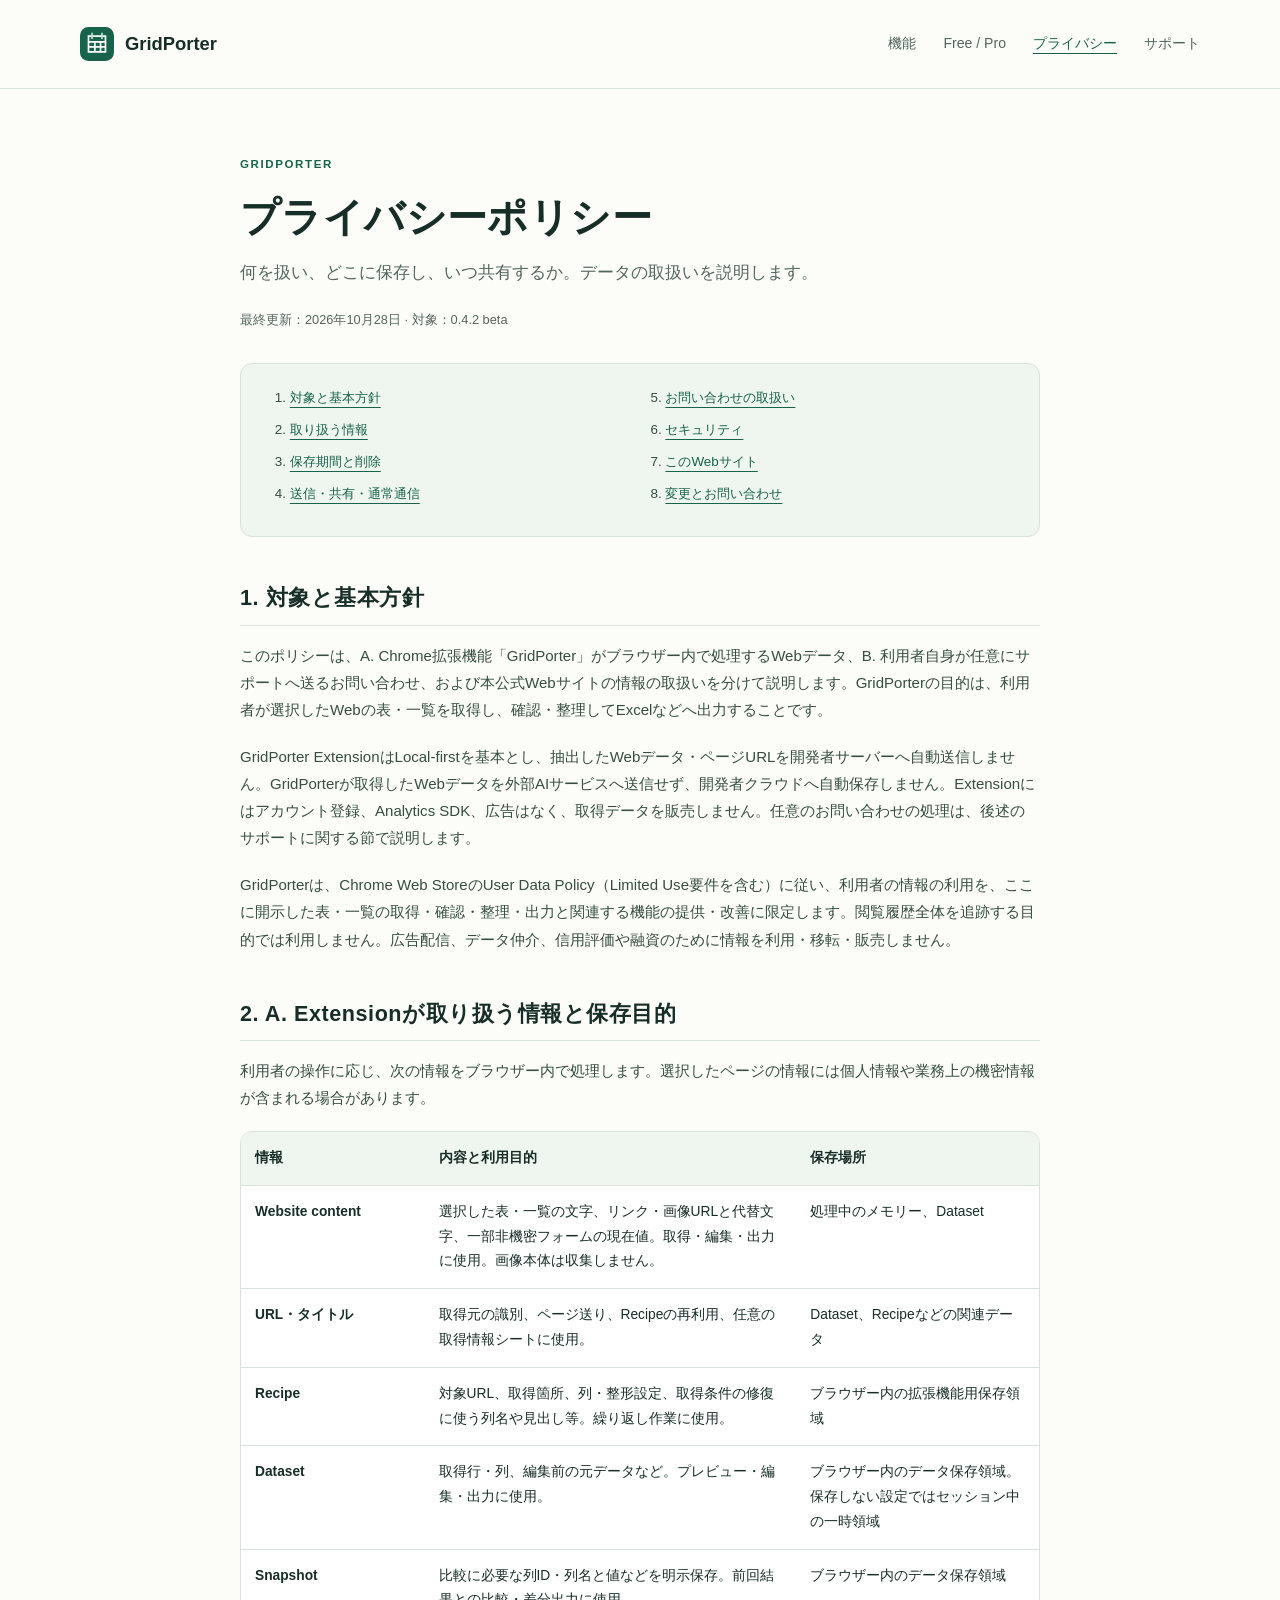
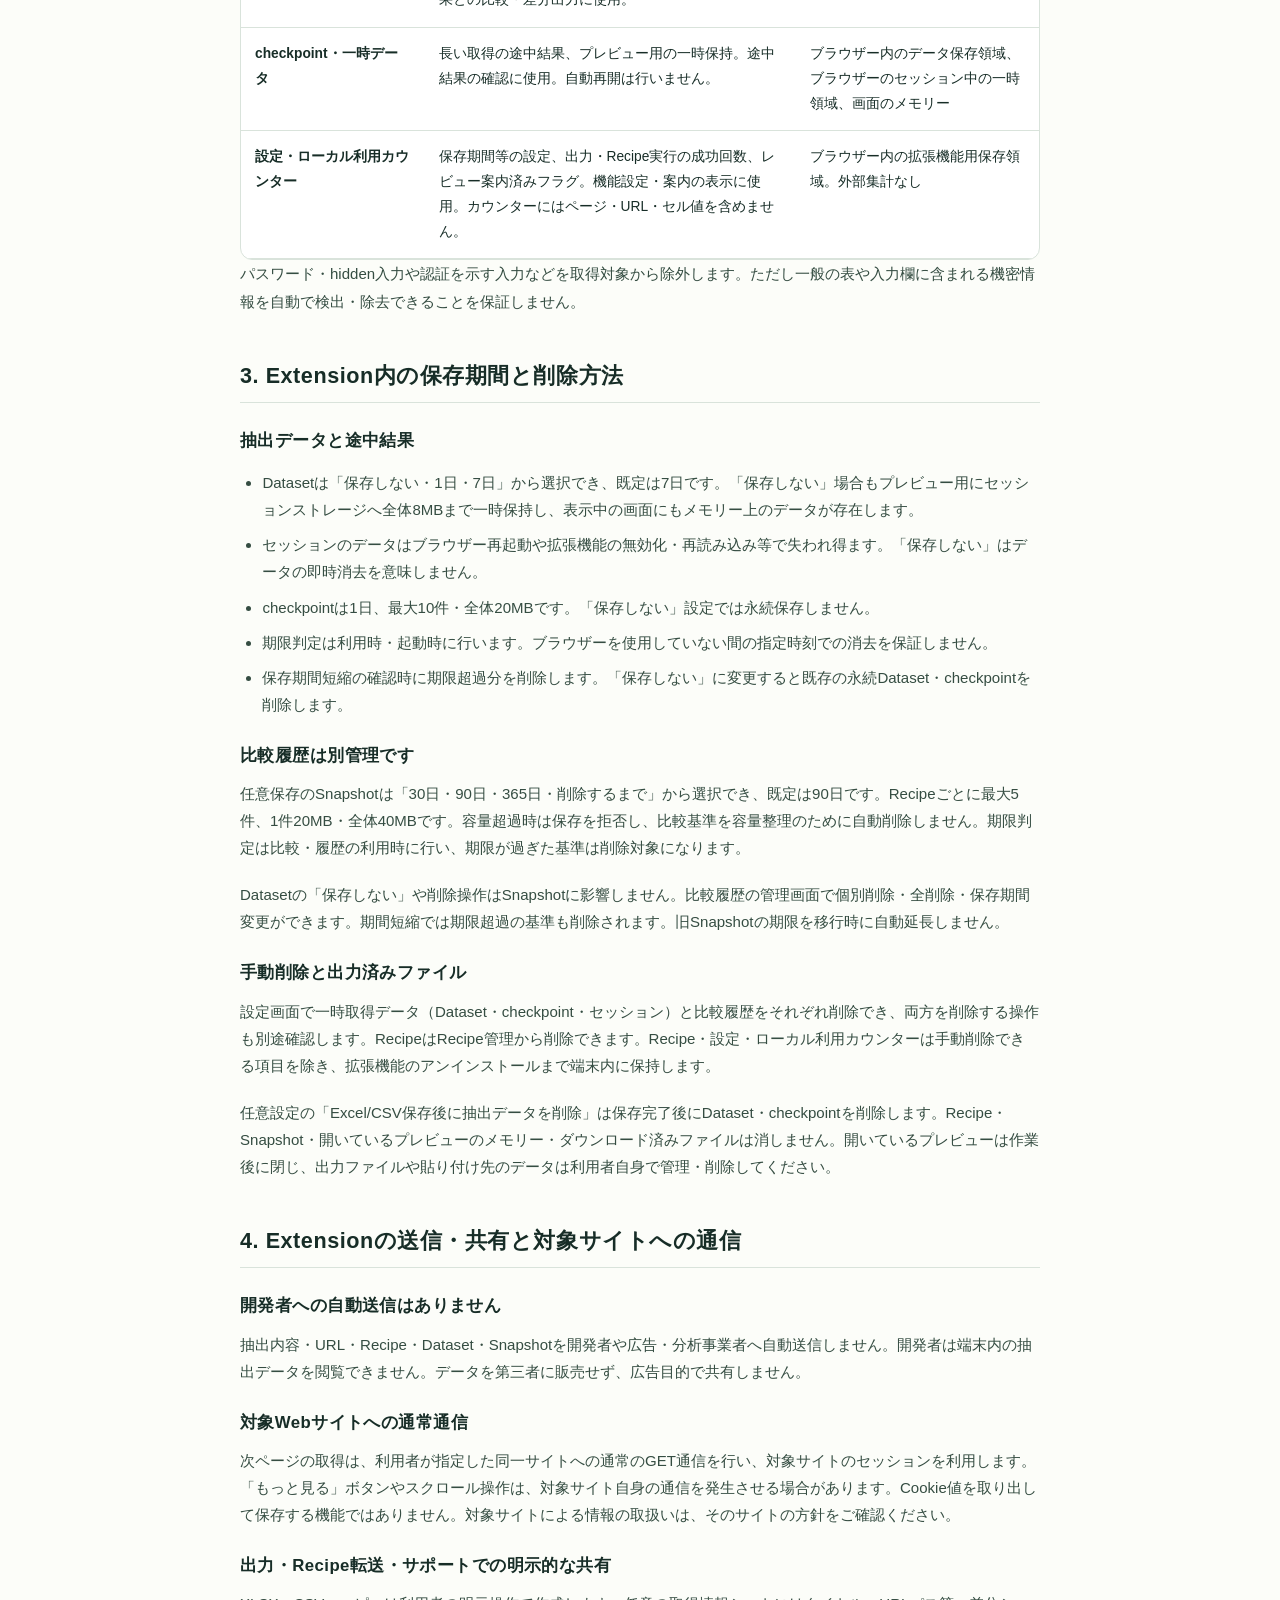
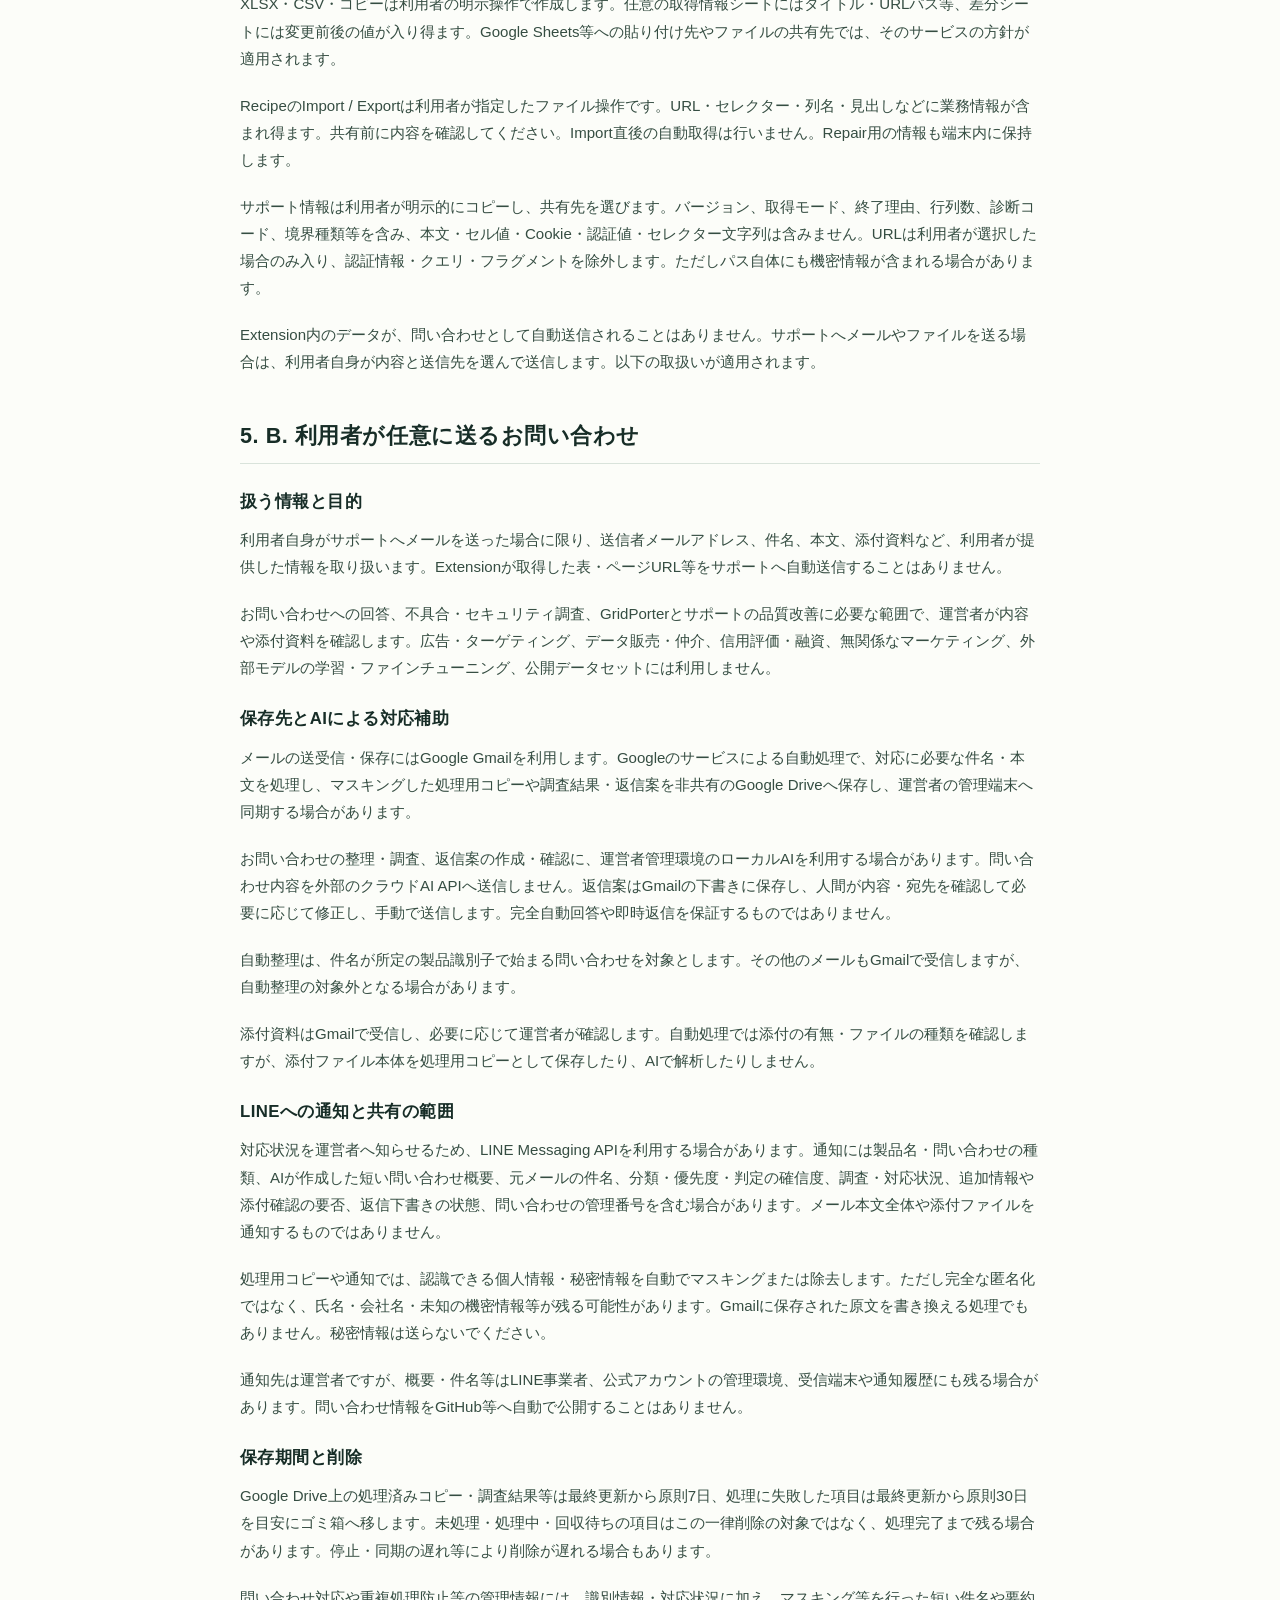
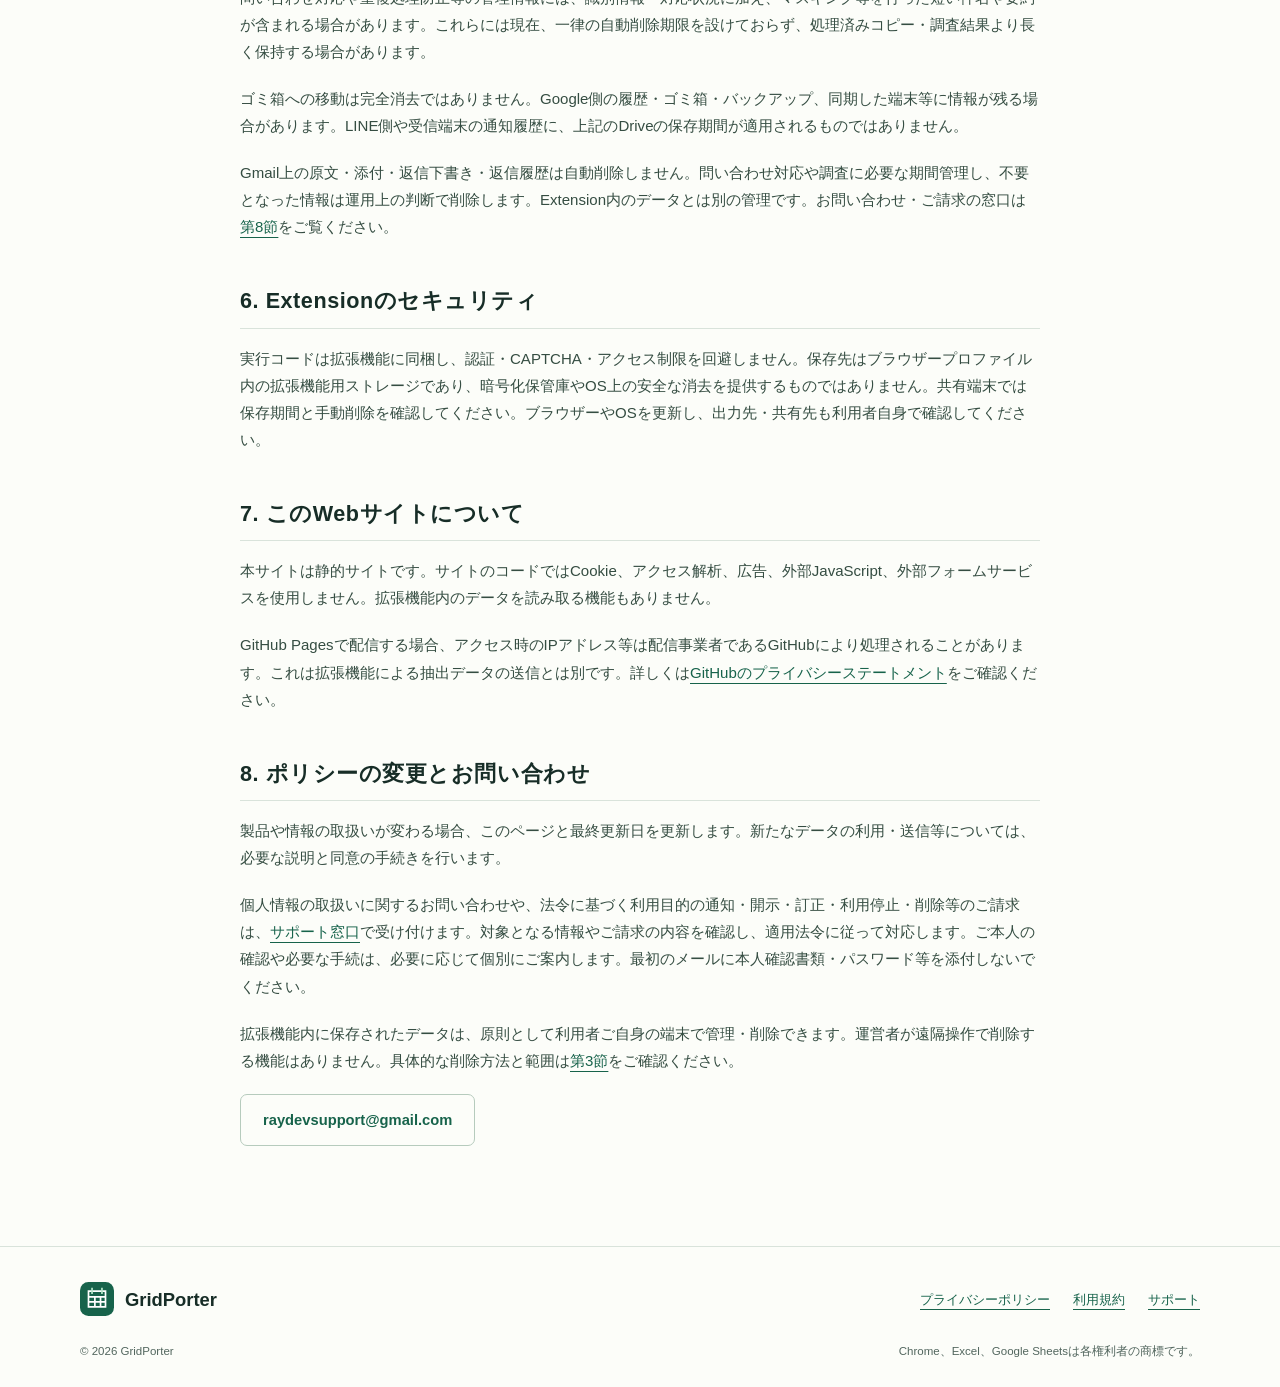
==== privacy/index.html @ fefa54d1 "Clarify privacy requests and beta terms without extra guarantees" ====
<!doctype html>
<html lang="ja">
<head>
  <meta charset="utf-8">
  <meta name="viewport" content="width=device-width, initial-scale=1">
  <title>プライバシーポリシー | GridPorter</title>
  <meta name="description" content="GridPorterが処理するWebデータ・URL・Recipe・比較履歴の保存場所、保存期間、削除、通信と共有、任意のお問い合わせの取扱いについて説明します。">
  <meta name="theme-color" content="#17634b">
  <meta name="referrer" content="strict-origin-when-cross-origin">
  <meta http-equiv="Content-Security-Policy" content="default-src 'self'; script-src 'self'; style-src 'self'; img-src 'self'; connect-src 'none'; object-src 'none'; base-uri 'none'; form-action 'none'">
  <meta property="og:type" content="website">
  <meta property="og:locale" content="ja_JP">
  <meta property="og:site_name" content="GridPorter">
  <meta property="og:title" content="プライバシーポリシー | GridPorter">
  <meta property="og:description" content="GridPorterが処理するWebデータ・URL・Recipe・比較履歴の保存場所、保存期間、削除、通信と共有、任意のお問い合わせの取扱いについて説明します。">
  <!-- site-metadata:start -->
  <link rel="canonical" href="https://ray-dev-lab.github.io/gridporter-site/privacy/">
  <meta property="og:url" content="https://ray-dev-lab.github.io/gridporter-site/privacy/">
  <!-- site-metadata:end -->
  <link rel="icon" type="image/svg+xml" href="../assets/favicon.svg">
  <link rel="stylesheet" href="../assets/style.css">
  <script src="../assets/site-config.js" defer></script>
  <script src="../assets/site.js" defer></script>
</head>
<body>
<a class="skip" href="#main">本文へスキップ</a>
<header class="site-header"><div class="wrap header-inner"><a class="brand" href="../"><img src="../assets/favicon.svg" width="34" height="34" alt="">GridPorter</a>
<nav class="site-nav" aria-label="メインナビゲーション"><a href="../index.html#features">機能</a><a href="../index.html#plans">Free / Pro</a><a href="../privacy/" aria-current="page">プライバシー</a><a href="../support/">サポート</a></nav>
</div></header>
<main id="main" class="wrap"><article class="document"><span class="kicker">GRIDPORTER</span><h1>プライバシーポリシー</h1><p class="intro">何を扱い、どこに保存し、いつ共有するか。データの取扱いを説明します。</p><p class="updated">最終更新：2026年10月28日 · 対象：0.4.2 beta</p><nav class="toc" aria-label="目次"><ol><li><a href="#scope">対象と基本方針</a></li><li><a href="#data">取り扱う情報</a></li><li><a href="#retention">保存期間と削除</a></li><li><a href="#sharing">送信・共有・通常通信</a></li><li><a href="#support-data">お問い合わせの取扱い</a></li><li><a href="#security">セキュリティ</a></li><li><a href="#website">このWebサイト</a></li><li><a href="#changes">変更とお問い合わせ</a></li></ol></nav>
<h2 id="scope">1. 対象と基本方針</h2><p>このポリシーは、A. Chrome拡張機能「GridPorter」がブラウザー内で処理するWebデータ、B. 利用者自身が任意にサポートへ送るお問い合わせ、および本公式Webサイトの情報の取扱いを分けて説明します。GridPorterの目的は、利用者が選択したWebの表・一覧を取得し、確認・整理してExcelなどへ出力することです。</p><p>GridPorter ExtensionはLocal-firstを基本とし、抽出したWebデータ・ページURLを開発者サーバーへ自動送信しません。GridPorterが取得したWebデータを外部AIサービスへ送信せず、開発者クラウドへ自動保存しません。Extensionにはアカウント登録、Analytics SDK、広告はなく、取得データを販売しません。任意のお問い合わせの処理は、後述のサポートに関する節で説明します。</p><p>GridPorterは、Chrome Web StoreのUser Data Policy（Limited Use要件を含む）に従い、利用者の情報の利用を、ここに開示した表・一覧の取得・確認・整理・出力と関連する機能の提供・改善に限定します。閲覧履歴全体を追跡する目的では利用しません。広告配信、データ仲介、信用評価や融資のために情報を利用・移転・販売しません。</p>
<h2 id="data">2. A. Extensionが取り扱う情報と保存目的</h2><p>利用者の操作に応じ、次の情報をブラウザー内で処理します。選択したページの情報には個人情報や業務上の機密情報が含まれる場合があります。</p><div class="table-scroll" role="region" aria-label="取り扱う情報の一覧。横にスクロールできます" tabindex="0"><table class="data-table"><thead><tr><th scope="col">情報</th><th scope="col">内容と利用目的</th><th scope="col">保存場所</th></tr></thead><tbody>
<tr><td>Website content</td><td>選択した表・一覧の文字、リンク・画像URLと代替文字、一部非機密フォームの現在値。取得・編集・出力に使用。画像本体は収集しません。</td><td>処理中のメモリー、Dataset</td></tr>
<tr><td>URL・タイトル</td><td>取得元の識別、ページ送り、Recipeの再利用、任意の取得情報シートに使用。</td><td>Dataset、Recipeなどの関連データ</td></tr>
<tr><td>Recipe</td><td>対象URL、取得箇所、列・整形設定、取得条件の修復に使う列名や見出し等。繰り返し作業に使用。</td><td>ブラウザー内の拡張機能用保存領域</td></tr>
<tr><td>Dataset</td><td>取得行・列、編集前の元データなど。プレビュー・編集・出力に使用。</td><td>ブラウザー内のデータ保存領域。保存しない設定ではセッション中の一時領域</td></tr>
<tr><td>Snapshot</td><td>比較に必要な列ID・列名と値などを明示保存。前回結果との比較・差分出力に使用。</td><td>ブラウザー内のデータ保存領域</td></tr>
<tr><td>checkpoint・一時データ</td><td>長い取得の途中結果、プレビュー用の一時保持。途中結果の確認に使用。自動再開は行いません。</td><td>ブラウザー内のデータ保存領域、ブラウザーのセッション中の一時領域、画面のメモリー</td></tr>
<tr><td>設定・ローカル利用カウンター</td><td>保存期間等の設定、出力・Recipe実行の成功回数、レビュー案内済みフラグ。機能設定・案内の表示に使用。カウンターにはページ・URL・セル値を含めません。</td><td>ブラウザー内の拡張機能用保存領域。外部集計なし</td></tr>
</tbody></table></div><p>パスワード・hidden入力や認証を示す入力などを取得対象から除外します。ただし一般の表や入力欄に含まれる機密情報を自動で検出・除去できることを保証しません。</p>
<h2 id="retention">3. Extension内の保存期間と削除方法</h2><h3>抽出データと途中結果</h3><ul><li>Datasetは「保存しない・1日・7日」から選択でき、既定は7日です。「保存しない」場合もプレビュー用にセッションストレージへ全体8MBまで一時保持し、表示中の画面にもメモリー上のデータが存在します。</li><li>セッションのデータはブラウザー再起動や拡張機能の無効化・再読み込み等で失われ得ます。「保存しない」はデータの即時消去を意味しません。</li><li>checkpointは1日、最大10件・全体20MBです。「保存しない」設定では永続保存しません。</li><li>期限判定は利用時・起動時に行います。ブラウザーを使用していない間の指定時刻での消去を保証しません。</li><li>保存期間短縮の確認時に期限超過分を削除します。「保存しない」に変更すると既存の永続Dataset・checkpointを削除します。</li></ul>
<h3>比較履歴は別管理です</h3><p>任意保存のSnapshotは「30日・90日・365日・削除するまで」から選択でき、既定は90日です。Recipeごとに最大5件、1件20MB・全体40MBです。容量超過時は保存を拒否し、比較基準を容量整理のために自動削除しません。期限判定は比較・履歴の利用時に行い、期限が過ぎた基準は削除対象になります。</p><p>Datasetの「保存しない」や削除操作はSnapshotに影響しません。比較履歴の管理画面で個別削除・全削除・保存期間変更ができます。期間短縮では期限超過の基準も削除されます。旧Snapshotの期限を移行時に自動延長しません。</p>
<h3>手動削除と出力済みファイル</h3><p>設定画面で一時取得データ（Dataset・checkpoint・セッション）と比較履歴をそれぞれ削除でき、両方を削除する操作も別途確認します。RecipeはRecipe管理から削除できます。Recipe・設定・ローカル利用カウンターは手動削除できる項目を除き、拡張機能のアンインストールまで端末内に保持します。</p><p>任意設定の「Excel/CSV保存後に抽出データを削除」は保存完了後にDataset・checkpointを削除します。Recipe・Snapshot・開いているプレビューのメモリー・ダウンロード済みファイルは消しません。開いているプレビューは作業後に閉じ、出力ファイルや貼り付け先のデータは利用者自身で管理・削除してください。</p>
<h2 id="sharing">4. Extensionの送信・共有と対象サイトへの通信</h2><h3>開発者への自動送信はありません</h3><p>抽出内容・URL・Recipe・Dataset・Snapshotを開発者や広告・分析事業者へ自動送信しません。開発者は端末内の抽出データを閲覧できません。データを第三者に販売せず、広告目的で共有しません。</p>
<h3>対象Webサイトへの通常通信</h3><p>次ページの取得は、利用者が指定した同一サイトへの通常のGET通信を行い、対象サイトのセッションを利用します。「もっと見る」ボタンやスクロール操作は、対象サイト自身の通信を発生させる場合があります。Cookie値を取り出して保存する機能ではありません。対象サイトによる情報の取扱いは、そのサイトの方針をご確認ください。</p>
<h3>出力・Recipe転送・サポートでの明示的な共有</h3><p>XLSX・CSV・コピーは利用者の明示操作で作成します。任意の取得情報シートにはタイトル・URLパス等、差分シートには変更前後の値が入り得ます。Google Sheets等への貼り付け先やファイルの共有先では、そのサービスの方針が適用されます。</p><p>RecipeのImport / Exportは利用者が指定したファイル操作です。URL・セレクター・列名・見出しなどに業務情報が含まれ得ます。共有前に内容を確認してください。Import直後の自動取得は行いません。Repair用の情報も端末内に保持します。</p><p>サポート情報は利用者が明示的にコピーし、共有先を選びます。バージョン、取得モード、終了理由、行列数、診断コード、境界種類等を含み、本文・セル値・Cookie・認証値・セレクター文字列は含みません。URLは利用者が選択した場合のみ入り、認証情報・クエリ・フラグメントを除外します。ただしパス自体にも機密情報が含まれる場合があります。</p><p>Extension内のデータが、問い合わせとして自動送信されることはありません。サポートへメールやファイルを送る場合は、利用者自身が内容と送信先を選んで送信します。以下の取扱いが適用されます。</p>
<h2 id="support-data">5. B. 利用者が任意に送るお問い合わせ</h2>
<h3>扱う情報と目的</h3><p>利用者自身がサポートへメールを送った場合に限り、送信者メールアドレス、件名、本文、添付資料など、利用者が提供した情報を取り扱います。Extensionが取得した表・ページURL等をサポートへ自動送信することはありません。</p><p>お問い合わせへの回答、不具合・セキュリティ調査、GridPorterとサポートの品質改善に必要な範囲で、運営者が内容や添付資料を確認します。広告・ターゲティング、データ販売・仲介、信用評価・融資、無関係なマーケティング、外部モデルの学習・ファインチューニング、公開データセットには利用しません。</p>
<h3>保存先とAIによる対応補助</h3><p>メールの送受信・保存にはGoogle Gmailを利用します。Googleのサービスによる自動処理で、対応に必要な件名・本文を処理し、マスキングした処理用コピーや調査結果・返信案を非共有のGoogle Driveへ保存し、運営者の管理端末へ同期する場合があります。</p><p>お問い合わせの整理・調査、返信案の作成・確認に、運営者管理環境のローカルAIを利用する場合があります。問い合わせ内容を外部のクラウドAI APIへ送信しません。返信案はGmailの下書きに保存し、人間が内容・宛先を確認して必要に応じて修正し、手動で送信します。完全自動回答や即時返信を保証するものではありません。</p><p>自動整理は、件名が所定の製品識別子で始まる問い合わせを対象とします。その他のメールもGmailで受信しますが、自動整理の対象外となる場合があります。</p><p>添付資料はGmailで受信し、必要に応じて運営者が確認します。自動処理では添付の有無・ファイルの種類を確認しますが、添付ファイル本体を処理用コピーとして保存したり、AIで解析したりしません。</p>
<h3>LINEへの通知と共有の範囲</h3><p>対応状況を運営者へ知らせるため、LINE Messaging APIを利用する場合があります。通知には製品名・問い合わせの種類、AIが作成した短い問い合わせ概要、元メールの件名、分類・優先度・判定の確信度、調査・対応状況、追加情報や添付確認の要否、返信下書きの状態、問い合わせの管理番号を含む場合があります。メール本文全体や添付ファイルを通知するものではありません。</p><p>処理用コピーや通知では、認識できる個人情報・秘密情報を自動でマスキングまたは除去します。ただし完全な匿名化ではなく、氏名・会社名・未知の機密情報等が残る可能性があります。Gmailに保存された原文を書き換える処理でもありません。秘密情報は送らないでください。</p><p>通知先は運営者ですが、概要・件名等はLINE事業者、公式アカウントの管理環境、受信端末や通知履歴にも残る場合があります。問い合わせ情報をGitHub等へ自動で公開することはありません。</p>
<h3>保存期間と削除</h3><p>Google Drive上の処理済みコピー・調査結果等は最終更新から原則7日、処理に失敗した項目は最終更新から原則30日を目安にゴミ箱へ移します。未処理・処理中・回収待ちの項目はこの一律削除の対象ではなく、処理完了まで残る場合があります。停止・同期の遅れ等により削除が遅れる場合もあります。</p><p>問い合わせ対応や重複処理防止等の管理情報には、識別情報・対応状況に加え、マスキング等を行った短い件名や要約が含まれる場合があります。これらには現在、一律の自動削除期限を設けておらず、処理済みコピー・調査結果より長く保持する場合があります。</p><p>ゴミ箱への移動は完全消去ではありません。Google側の履歴・ゴミ箱・バックアップ、同期した端末等に情報が残る場合があります。LINE側や受信端末の通知履歴に、上記のDriveの保存期間が適用されるものではありません。</p><p>Gmail上の原文・添付・返信下書き・返信履歴は自動削除しません。問い合わせ対応や調査に必要な期間管理し、不要となった情報は運用上の判断で削除します。Extension内のデータとは別の管理です。お問い合わせ・ご請求の窓口は<a href="#changes">第8節</a>をご覧ください。</p>
<h2 id="security">6. Extensionのセキュリティ</h2><p>実行コードは拡張機能に同梱し、認証・CAPTCHA・アクセス制限を回避しません。保存先はブラウザープロファイル内の拡張機能用ストレージであり、暗号化保管庫やOS上の安全な消去を提供するものではありません。共有端末では保存期間と手動削除を確認してください。ブラウザーやOSを更新し、出力先・共有先も利用者自身で確認してください。</p>
<h2 id="website">7. このWebサイトについて</h2><p>本サイトは静的サイトです。サイトのコードではCookie、アクセス解析、広告、外部JavaScript、外部フォームサービスを使用しません。拡張機能内のデータを読み取る機能もありません。</p><p>GitHub Pagesで配信する場合、アクセス時のIPアドレス等は配信事業者であるGitHubにより処理されることがあります。これは拡張機能による抽出データの送信とは別です。詳しくは<a href="https://docs.github.com/en/site-policy/privacy-policies/github-general-privacy-statement">GitHubのプライバシーステートメント</a>をご確認ください。</p>
<h2 id="changes">8. ポリシーの変更とお問い合わせ</h2><p>製品や情報の取扱いが変わる場合、このページと最終更新日を更新します。新たなデータの利用・送信等については、必要な説明と同意の手続きを行います。</p><p>個人情報の取扱いに関するお問い合わせや、法令に基づく利用目的の通知・開示・訂正・利用停止・削除等のご請求は、<a href="../support/#contact-options">サポート窓口</a>で受け付けます。対象となる情報やご請求の内容を確認し、適用法令に従って対応します。ご本人の確認や必要な手続は、必要に応じて個別にご案内します。最初のメールに本人確認書類・パスワード等を添付しないでください。</p><p>拡張機能内に保存されたデータは、原則として利用者ご自身の端末で管理・削除できます。運営者が遠隔操作で削除する機能はありません。具体的な削除方法と範囲は<a href="#retention">第3節</a>をご確認ください。</p><p><a class="button secondary" data-config-link="supportEmail" hidden></a> <a class="button secondary" data-config-link="supportUrl" hidden>お問い合わせ</a></p></article></main>
<footer class="site-footer"><div class="wrap"><div class="footer-main"><a class="brand" href="../"><img src="../assets/favicon.svg" width="34" height="34" alt="">GridPorter</a>
<nav class="footer-links" aria-label="フッターナビゲーション"><a href="../privacy/">プライバシーポリシー</a><a href="../terms/">利用規約</a><a href="../support/">サポート</a></nav></div>
<div class="footer-meta"><p>© 2026 GridPorter</p><p>Chrome、Excel、Google Sheetsは各権利者の商標です。</p></div></div></footer>
</body></html>
---- assets/style.css ----
:root{color-scheme:light;--ink:#172d27;--muted:#52665e;--green:#17634b;--green-dark:#104b39;--pale:#eff5ef;--line:#d9e3db;--paper:#fcfdf9;--white:#fff;--radius:16px;font-family:"Yu Gothic UI","Hiragino Kaku Gothic ProN",Meiryo,sans-serif;font-size:16px;line-height:1.8}
*{box-sizing:border-box}body{margin:0;background:var(--paper);color:var(--ink)}a{color:var(--green);text-underline-offset:5px}a:hover{color:var(--green-dark)}button,a,summary{-webkit-tap-highlight-color:transparent}:focus-visible{outline:3px solid #936200;outline-offset:5px}[hidden]{display:none!important}h1,h2,h3,p{margin-top:0}h1,h2,h3{line-height:1.5;letter-spacing:.025em}h1{font-size:clamp(2rem,4vw,3.6rem);font-weight:750;line-height:1.45;letter-spacing:.01em}h2{font-size:clamp(1.55rem,2.4vw,2.2rem);margin-bottom:20px}h3{font-size:1.15rem;margin-bottom:12px}p{margin-bottom:20px}ul{padding-left:1.4em}img{max-width:100%;height:auto}figure{margin:0}figcaption{font-size:.85rem;color:var(--muted);margin-top:12px}.wrap{width:min(1120px,calc(100% - 64px));margin-inline:auto}.skip{position:absolute;top:-100px;left:16px;z-index:10;padding:12px;background:#fff}.skip:focus{top:10px}.site-header{background:var(--paper);border-bottom:1px solid var(--line)}.header-inner{min-height:88px;display:flex;align-items:center;justify-content:space-between;gap:24px}.brand{display:inline-flex;gap:11px;align-items:center;text-decoration:none;color:var(--ink);font-weight:750;font-size:1.15rem;white-space:nowrap}.brand img{width:34px;height:34px}.site-nav{display:flex;align-items:center;gap:27px;flex-wrap:wrap}.site-nav a{font-size:.88rem;text-decoration:none;color:var(--muted);padding:10px 0}.site-nav a:hover,.site-nav a[aria-current]{color:var(--green);text-decoration:underline}.hero{padding:83px 0 70px}.hero-grid{display:grid;grid-template-columns:1.12fr 1fr;gap:55px;align-items:center}.eyebrow{font-size:.76rem;font-weight:700;letter-spacing:.12em;color:var(--green);margin-bottom:22px;display:flex;align-items:center;gap:12px}.badge{background:#e7efdf;border:1px solid #cdddbb;color:#355424;border-radius:4px;padding:2px 9px;letter-spacing:.04em}.hero h1 em{font-style:normal;color:var(--green)}.lead{font-size:1.03rem;color:var(--muted);max-width:42em}.actions{display:flex;gap:13px;align-items:center;flex-wrap:wrap;margin:28px 0 18px}.button{display:inline-flex;align-items:center;justify-content:center;gap:16px;background:var(--green);color:#fff;border:1px solid var(--green);border-radius:7px;padding:12px 22px;font-size:.92rem;font-weight:700;text-decoration:none}.button:hover{background:var(--green-dark);color:#fff}.button.secondary{background:transparent;color:var(--green);border-color:#b6cbbd}.small{font-size:.82rem;color:var(--muted)}.hero-note{display:flex;align-items:center;gap:9px;font-size:.8rem;color:var(--muted)}.dot{width:7px;height:7px;display:inline-block;background:#4b7a46;border-radius:50%;flex-shrink:0}.diagram{background:var(--pale);border:1px solid var(--line);padding:28px;border-radius:20px;position:relative}.diagram-label{color:var(--muted);font-size:.72rem;letter-spacing:.06em;display:flex;justify-content:space-between;margin-bottom:20px}.diagram-sheet{background:var(--white);border:1px solid #c7d8ca;border-radius:8px;overflow:hidden;box-shadow:0 8px 24px #1d45370a}.sheet-title{padding:10px 15px;background:#f8faf7;display:flex;justify-content:space-between;font-size:.77rem;font-weight:700;border-bottom:1px solid var(--line)}.diagram table{width:100%;font-size:.77rem;border-collapse:collapse}.diagram th,.diagram td{text-align:left;padding:9px 12px;border-bottom:1px solid #edf1eb}.diagram th{color:var(--muted);font-weight:500;background:#f7f9f6}.diagram .clean .sheet-title{background:var(--green);color:white}.diagram .clean th{background:#eaf2e7}.diagram .clean td:nth-child(2){text-align:right;font-variant-numeric:tabular-nums}.flow-arrow{display:flex;justify-content:center;align-items:center;gap:10px;color:var(--green);font-size:.74rem;font-weight:700;padding:13px 0}.flow-arrow span{font-size:1.35rem}.trust-strip{display:grid;grid-template-columns:repeat(3,1fr);gap:20px;padding-top:34px;margin-top:54px;border-top:1px solid var(--line);font-size:.82rem;color:var(--muted)}.trust-strip strong{color:var(--ink);margin-right:8px}.section{padding:76px 0}.section.tint{background:var(--pale);border-block:1px solid var(--line)}.section-top{max-width:700px;margin-bottom:34px}.kicker{display:block;color:var(--green);font-size:.72rem;letter-spacing:.14em;font-weight:750;margin-bottom:13px}.section-top p{color:var(--muted)}.grid-3{display:grid;grid-template-columns:repeat(3,1fr);gap:22px}.step{padding:27px 26px;background:white;border:1px solid var(--line);border-radius:var(--radius)}.step-number{display:block;font-size:1.6rem;font-weight:500;color:var(--green);margin-bottom:32px;font-variant-numeric:tabular-nums}.step p,.feature p{font-size:.9rem;color:var(--muted);margin:0}.split{display:grid;grid-template-columns:1fr 1fr;gap:60px;align-items:center}.before-after{display:grid;grid-template-columns:1fr 1fr;gap:16px}.mini-card{background:#fff;border:1px solid var(--line);padding:25px;border-radius:var(--radius)}.mini-card.after{border-top:3px solid var(--green)}.mini-card .tag{font-size:.7rem;letter-spacing:.12em;color:var(--muted)}.mini-card ul{font-size:.88rem;padding-left:1.2em;margin-bottom:0}.feature-grid{display:grid;grid-template-columns:repeat(3,1fr);gap:0 35px}.feature{padding:26px 0;border-top:1px solid var(--line)}.feature-index{color:var(--green);font-size:.75rem;display:block;margin-bottom:15px}.feature-wide{grid-column:span 2}.capabilities{display:grid;grid-template-columns:1fr 1fr;gap:24px}.capability{padding:27px;border:1px solid var(--line);border-radius:var(--radius);background:#fff}.capability p{font-size:.9rem;color:var(--muted);margin:0}.note{border-left:3px solid #8cab91;padding:13px 20px;background:#f3f6ef;color:var(--muted);font-size:.87rem;margin-top:26px}.table-scroll{overflow-x:auto;border:1px solid var(--line);border-radius:12px;background:#fff}.compare{width:100%;min-width:560px;border-collapse:collapse;font-size:.9rem}.compare th,.compare td{padding:16px 24px;text-align:left;border-bottom:1px solid var(--line)}.compare thead th{background:#f0f5ec;font-size:1rem}.compare thead th:last-child{color:var(--green)}.compare tbody th{font-weight:500}.compare tr:last-child>*{border-bottom:0}.status{font-size:.73rem;font-weight:500;display:block;color:var(--muted)}.privacy-panel{background:#163f32;color:#fff;border-radius:20px;padding:48px;display:grid;grid-template-columns:1.25fr 1fr;gap:48px}.privacy-panel .kicker{color:#c0d8a9}.privacy-panel h2{font-size:1.8rem}.privacy-panel p{font-size:.92rem;color:#d4e3d9}.privacy-panel a{color:#ecf4cf}.privacy-points{list-style:none;padding:0;margin:0}.privacy-points li{padding:14px 0;border-bottom:1px solid #426351;font-size:.91rem}.privacy-points li:before{content:'✓';margin-right:15px;color:#c9dea4}.faq{border-top:1px solid var(--line)}details{border-bottom:1px solid var(--line);padding:20px 0}summary{cursor:pointer;font-weight:650;list-style:none;display:flex;justify-content:space-between;gap:24px;padding:4px 0}summary::-webkit-details-marker{display:none}summary:after{content:'＋';color:var(--green);flex-shrink:0}details[open] summary:after{content:'−'}details p{color:var(--muted);font-size:.92rem;max-width:850px;margin:18px 0 4px}.support-banner{display:flex;align-items:center;justify-content:space-between;gap:36px;padding:35px 0;border-top:1px solid var(--line)}.support-banner p{color:var(--muted);margin:0;font-size:.9rem}.support-banner h2{font-size:1.4rem;margin-bottom:8px}.site-footer{border-top:1px solid var(--line);padding:35px 0 25px}.footer-main{display:flex;align-items:center;justify-content:space-between;gap:25px}.footer-links{display:flex;flex-wrap:wrap;gap:23px;font-size:.8rem}.footer-meta{display:flex;justify-content:space-between;gap:20px;font-size:.72rem;color:var(--muted);margin-top:25px}.footer-meta p{margin:0}.document{max-width:800px;margin:0 auto;padding:65px 0 80px}.document h1{font-size:2.5rem;margin-bottom:12px}.document h2{font-size:1.35rem;margin:45px 0 16px;padding-bottom:10px;border-bottom:1px solid var(--line)}.document h3{font-size:1.05rem;margin-top:25px}.document p,.document li{font-size:.94rem;color:#354d42}.document li{margin-bottom:8px}.document .intro{font-size:1.04rem;color:var(--muted)}.document .updated{font-size:.8rem;color:var(--muted);margin-bottom:32px}.toc{border:1px solid var(--line);border-radius:12px;background:var(--pale);padding:22px 28px;margin:30px 0}.toc ol{margin:0;padding-left:1.3em;columns:2;column-gap:30px}.toc li{font-size:.84rem;break-inside:avoid}.data-table{width:100%;border-collapse:collapse;min-width:640px;font-size:.86rem}.data-table th,.data-table td{padding:14px;text-align:left;vertical-align:top;border-bottom:1px solid var(--line)}.data-table th{background:var(--pale)}.data-table td:first-child{font-weight:700;width:23%}.gallery{display:grid;gap:30px;margin-top:35px}.gallery img{border:1px solid var(--line);border-radius:12px}.code-block{padding:22px;background:var(--pale);white-space:pre-wrap;font:inherit;font-size:.9rem;border-radius:12px;overflow-wrap:anywhere}
@media(max-width:900px){.hero-grid{grid-template-columns:1fr;gap:35px}.hero{padding-top:50px}.hero h1{font-size:2.8rem}.diagram{max-width:620px;width:100%}.split{grid-template-columns:1fr;gap:25px}.privacy-panel{grid-template-columns:1fr;gap:15px}.header-inner{gap:15px;align-items:flex-start;padding-block:22px}.site-nav{gap:18px;justify-content:flex-end}.feature-grid{grid-template-columns:1fr 1fr}.feature-wide{grid-column:auto}.grid-3{gap:15px}.step{padding:23px 20px}.footer-main{align-items:flex-start}}
@media(max-width:600px){.wrap{width:calc(100% - 36px)}.header-inner{flex-direction:column;padding-block:17px;gap:9px}.site-nav{gap:20px;justify-content:flex-start}.site-nav a{font-size:.78rem;padding:5px 0}.hero{padding:38px 0 42px}.hero h1{font-size:2.05rem}.hero-grid{gap:30px}.hero .lead{font-size:.93rem}.eyebrow{font-size:.65rem;gap:8px;margin-bottom:18px}.diagram{padding:18px}.diagram th,.diagram td{padding:8px;font-size:.7rem}.trust-strip{grid-template-columns:1fr;gap:9px;margin-top:32px;padding-top:22px}.section{padding:48px 0}.grid-3,.feature-grid,.capabilities,.before-after{grid-template-columns:1fr}.step-number{margin-bottom:15px}.step{padding:22px}.privacy-panel{padding:28px 24px}.privacy-panel h2{font-size:1.45rem}.support-banner,.footer-main,.footer-meta{flex-direction:column;align-items:flex-start;gap:20px}.footer-links{gap:17px}.document{padding:40px 0 55px}.document h1{font-size:2rem}.toc ol{columns:1}.compare th,.compare td{padding:13px 18px}.button{padding:11px 17px}.hero .actions{gap:12px}.footer-meta{font-size:.7rem}}
@media(prefers-reduced-motion:reduce){*,*:before,*:after{scroll-behavior:auto!important;animation:none!important;transition:none!important}}

.contact-options{list-style:none;padding:0;margin:24px 0}.contact-options li{padding:14px 0;border-top:1px solid var(--line)}.contact-options p{margin:6px 0 0;font-size:.85rem}.contact-options .button{max-width:100%;text-align:center}[data-support-email-fallback]{overflow-wrap:anywhere}
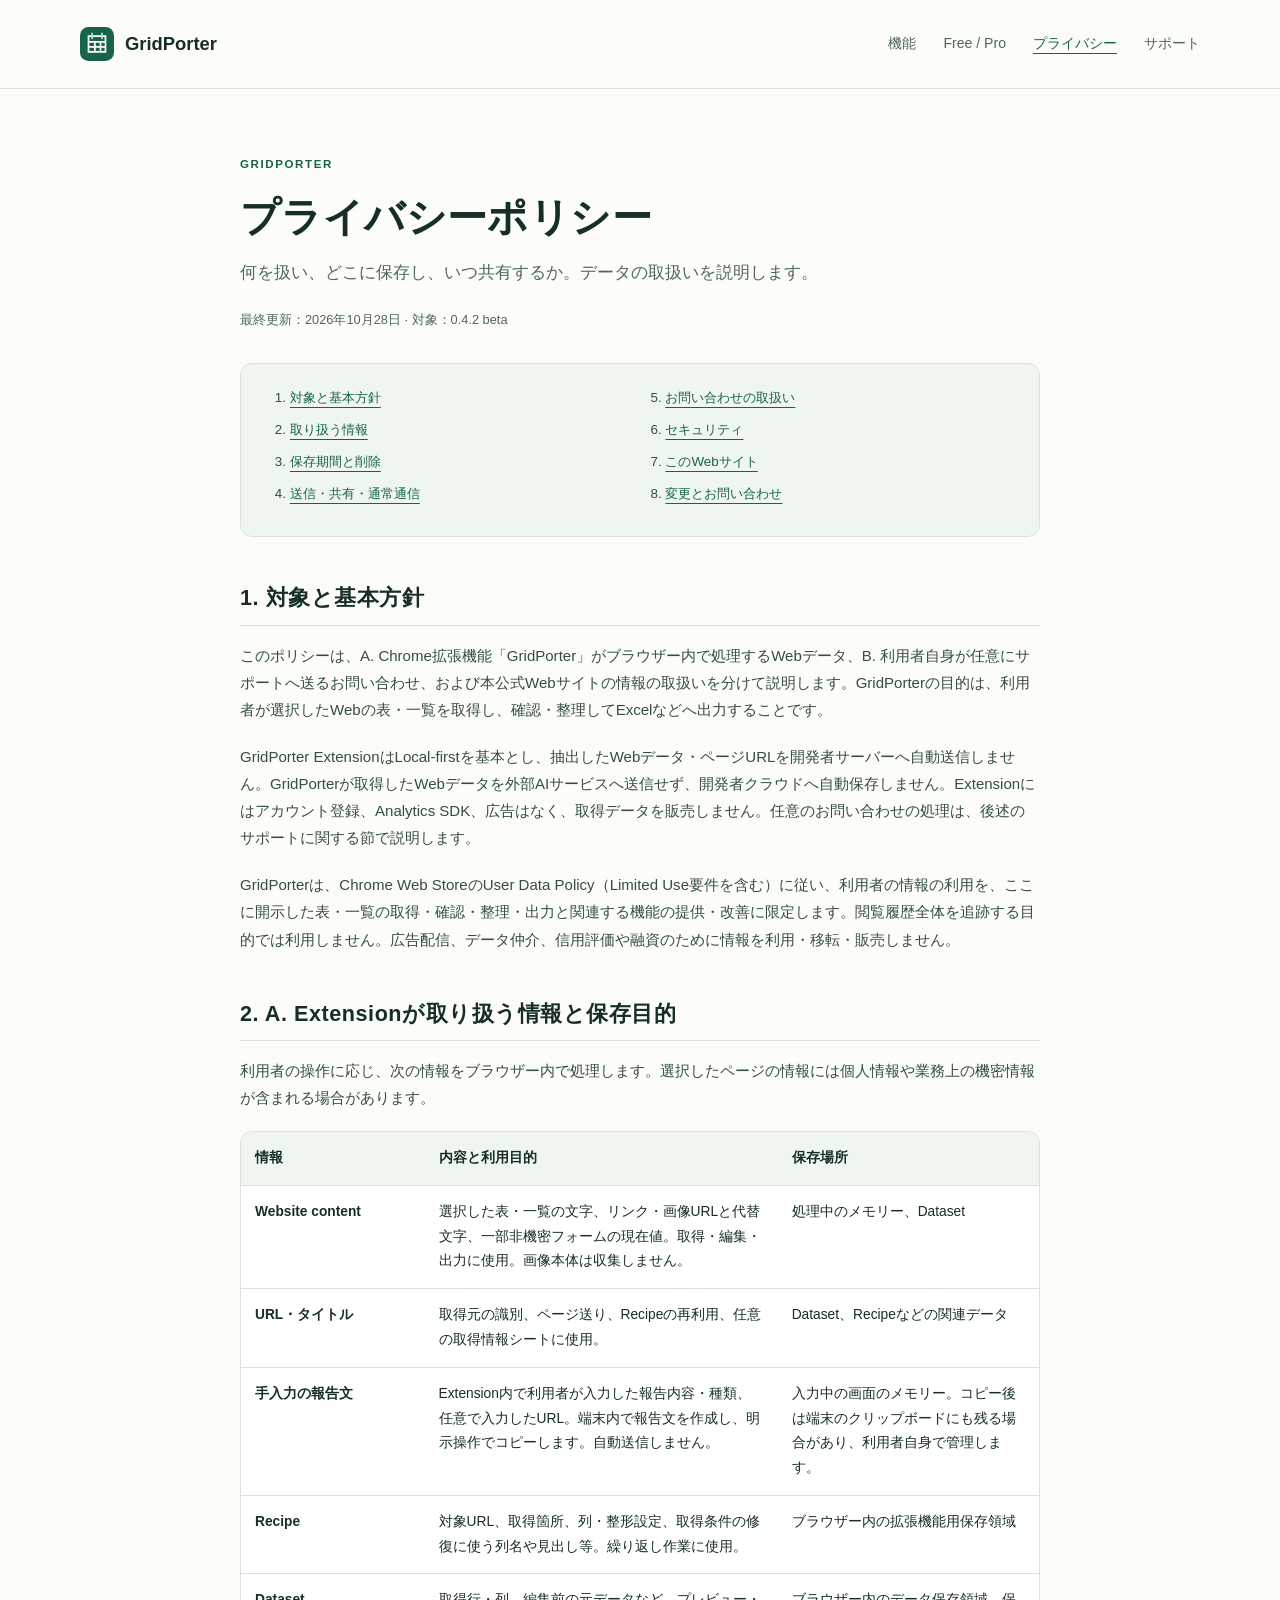
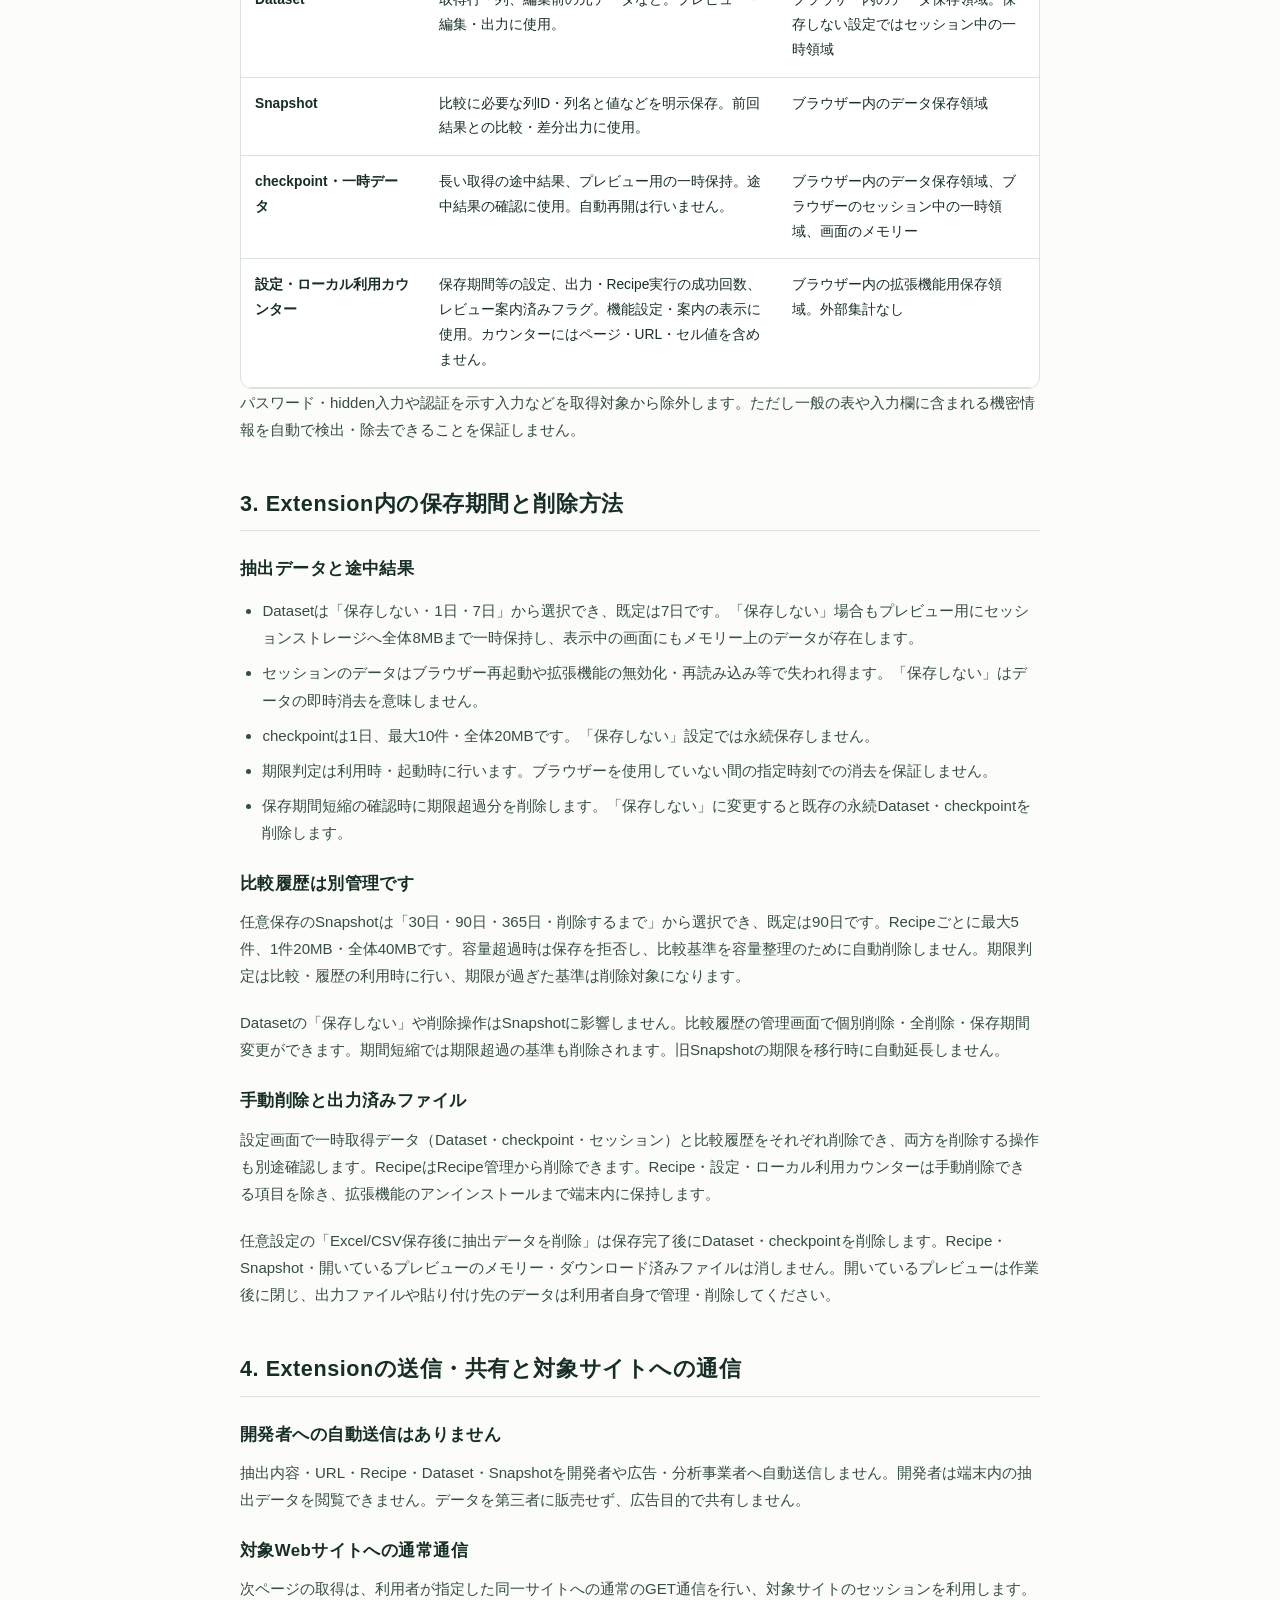
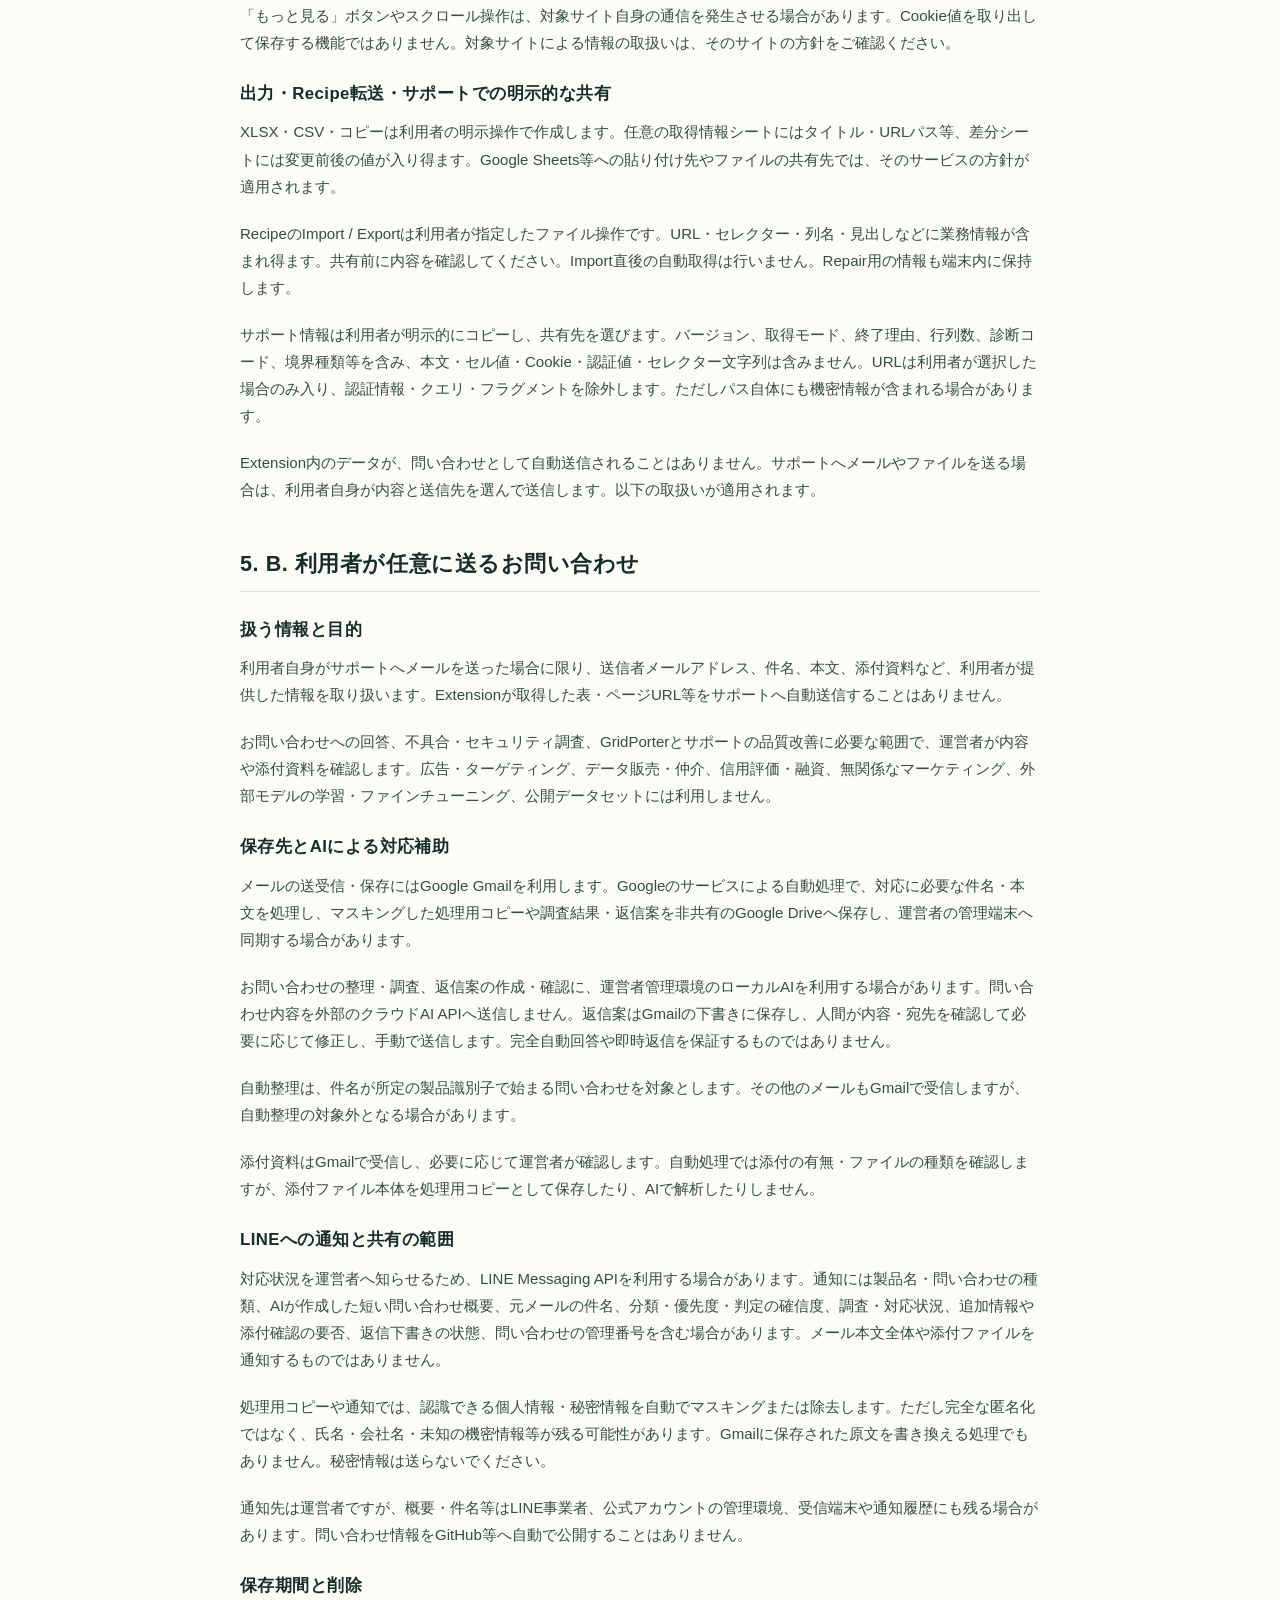
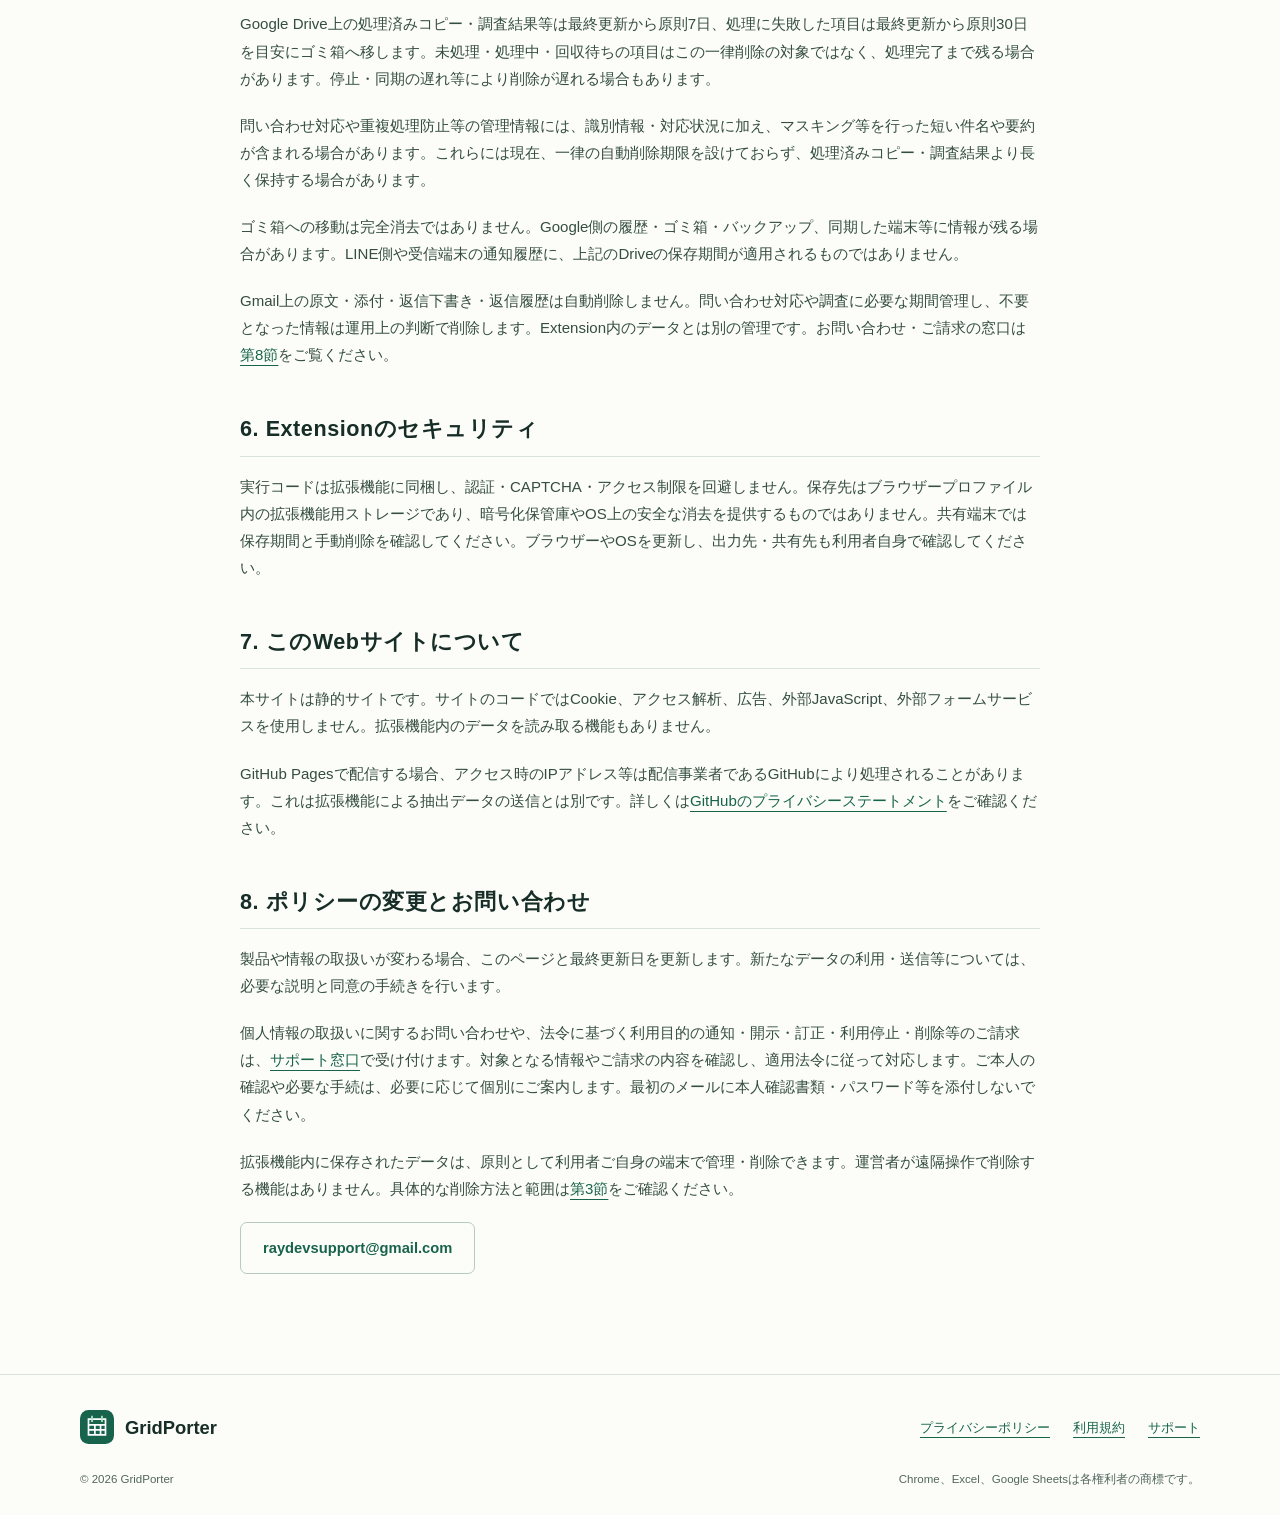
==== commit 49c94d05: "Propose support approval while retaining privacy and terms gates" ====
--- a/privacy/index.html
+++ b/privacy/index.html
@@ -32,6 +32,7 @@
 <h2 id="data">2. A. Extensionが取り扱う情報と保存目的</h2><p>利用者の操作に応じ、次の情報をブラウザー内で処理します。選択したページの情報には個人情報や業務上の機密情報が含まれる場合があります。</p><div class="table-scroll" role="region" aria-label="取り扱う情報の一覧。横にスクロールできます" tabindex="0"><table class="data-table"><thead><tr><th scope="col">情報</th><th scope="col">内容と利用目的</th><th scope="col">保存場所</th></tr></thead><tbody>
 <tr><td>Website content</td><td>選択した表・一覧の文字、リンク・画像URLと代替文字、一部非機密フォームの現在値。取得・編集・出力に使用。画像本体は収集しません。</td><td>処理中のメモリー、Dataset</td></tr>
 <tr><td>URL・タイトル</td><td>取得元の識別、ページ送り、Recipeの再利用、任意の取得情報シートに使用。</td><td>Dataset、Recipeなどの関連データ</td></tr>
+<tr><td>手入力の報告文</td><td>Extension内で利用者が入力した報告内容・種類、任意で入力したURL。端末内で報告文を作成し、明示操作でコピーします。自動送信しません。</td><td>入力中の画面のメモリー。コピー後は端末のクリップボードにも残る場合があり、利用者自身で管理します。</td></tr>
 <tr><td>Recipe</td><td>対象URL、取得箇所、列・整形設定、取得条件の修復に使う列名や見出し等。繰り返し作業に使用。</td><td>ブラウザー内の拡張機能用保存領域</td></tr>
 <tr><td>Dataset</td><td>取得行・列、編集前の元データなど。プレビュー・編集・出力に使用。</td><td>ブラウザー内のデータ保存領域。保存しない設定ではセッション中の一時領域</td></tr>
 <tr><td>Snapshot</td><td>比較に必要な列ID・列名と値などを明示保存。前回結果との比較・差分出力に使用。</td><td>ブラウザー内のデータ保存領域</td></tr>
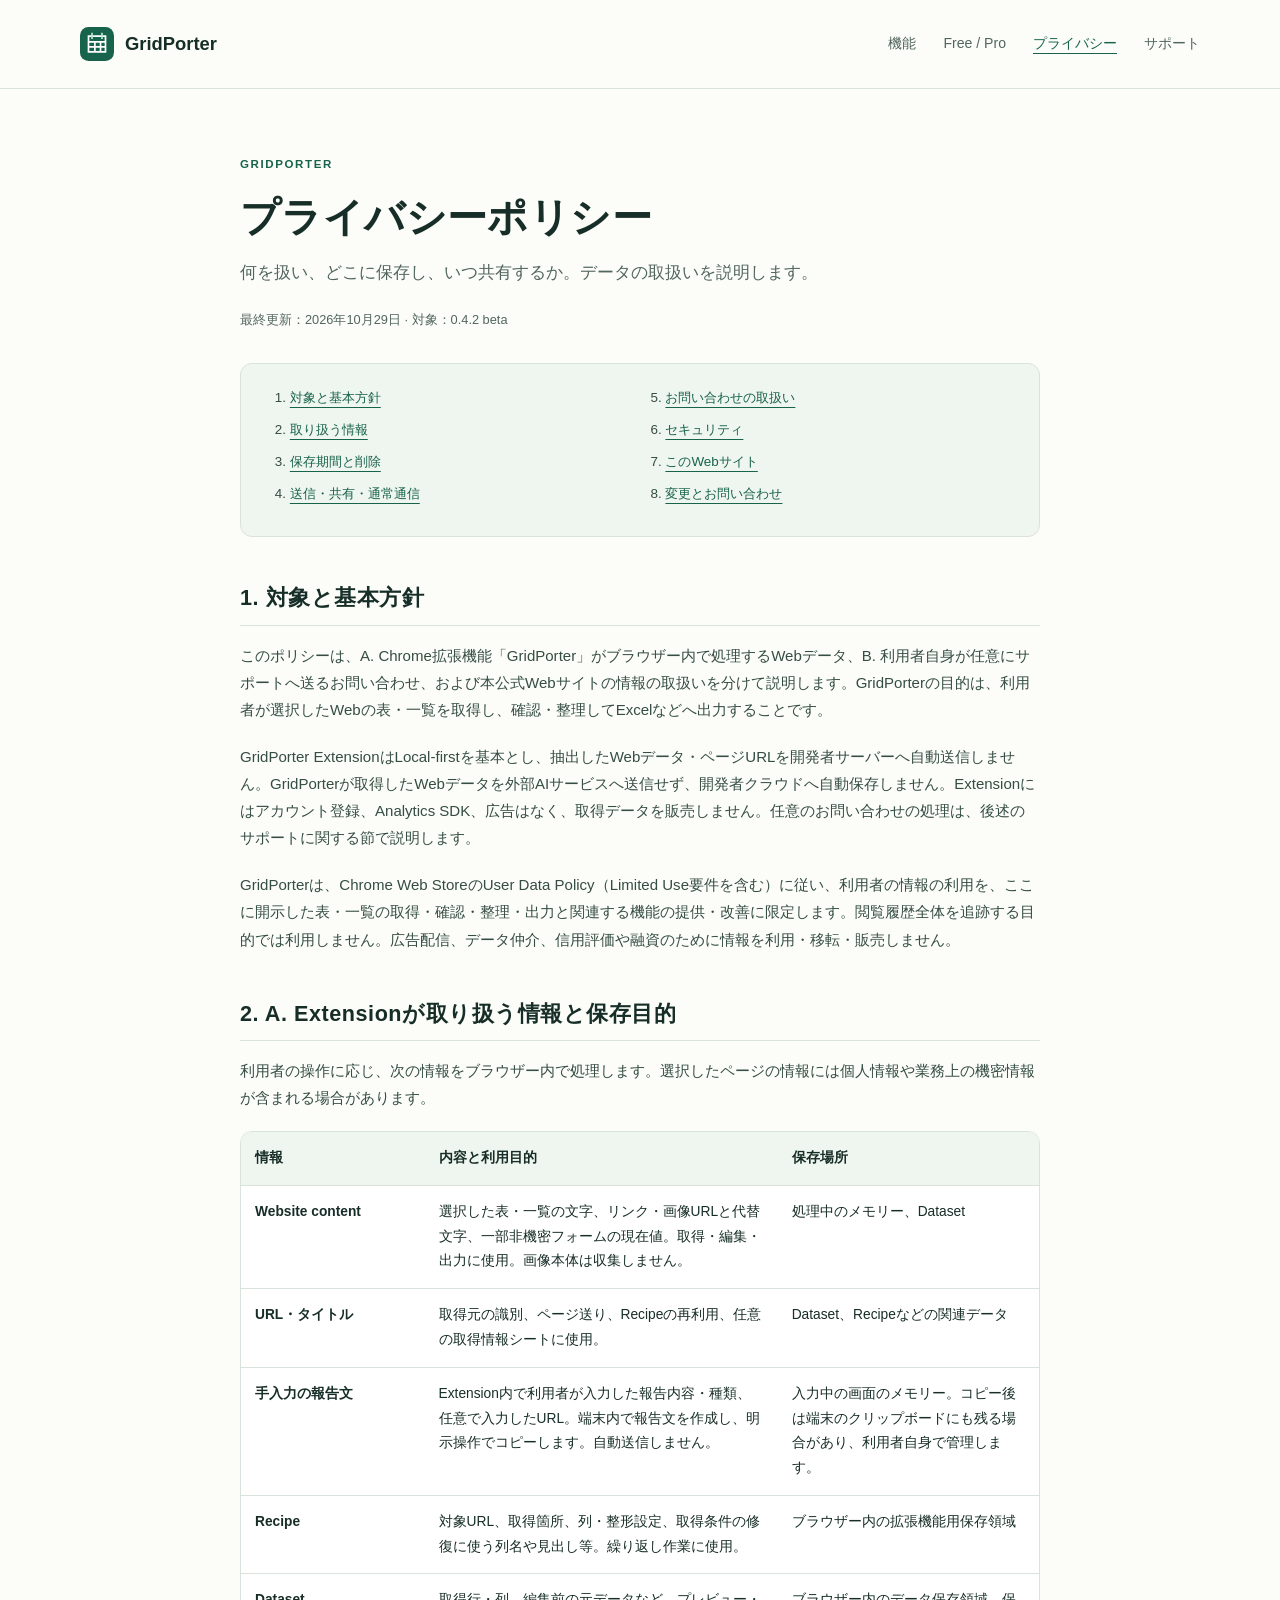
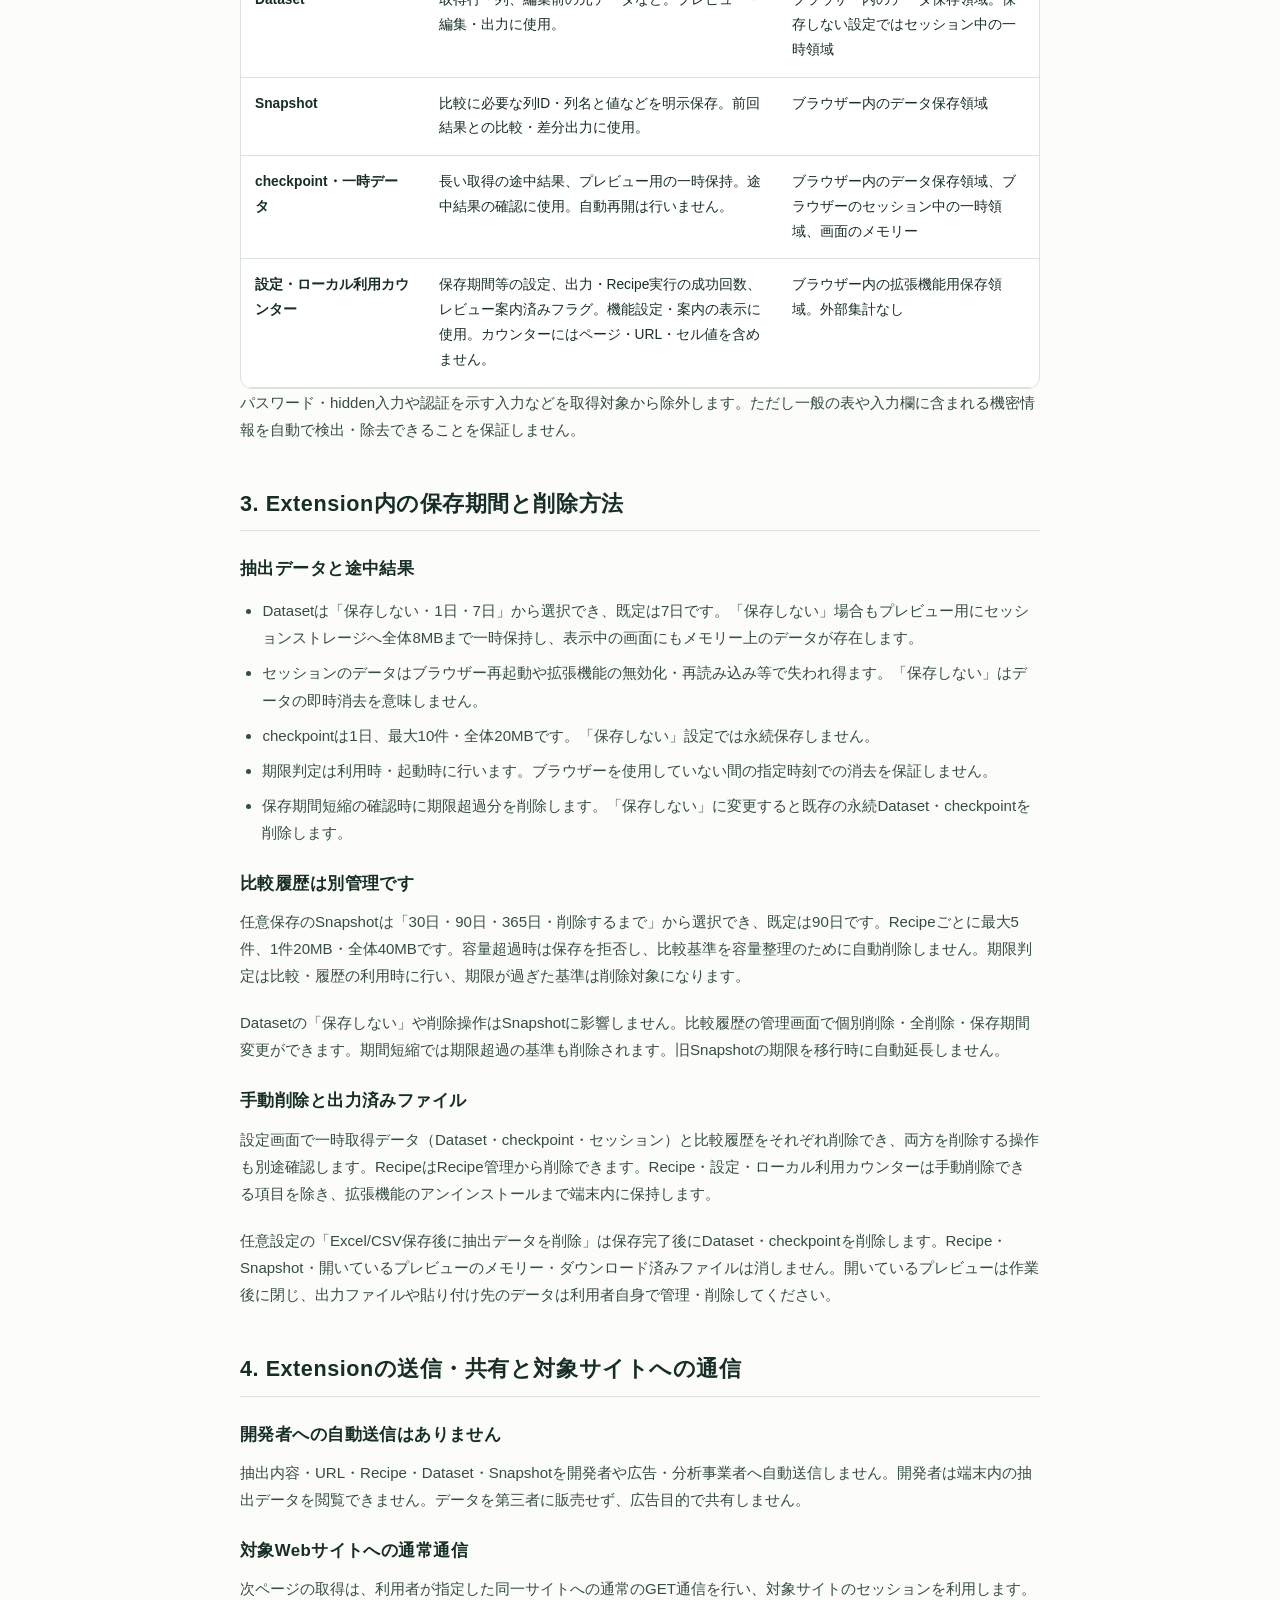
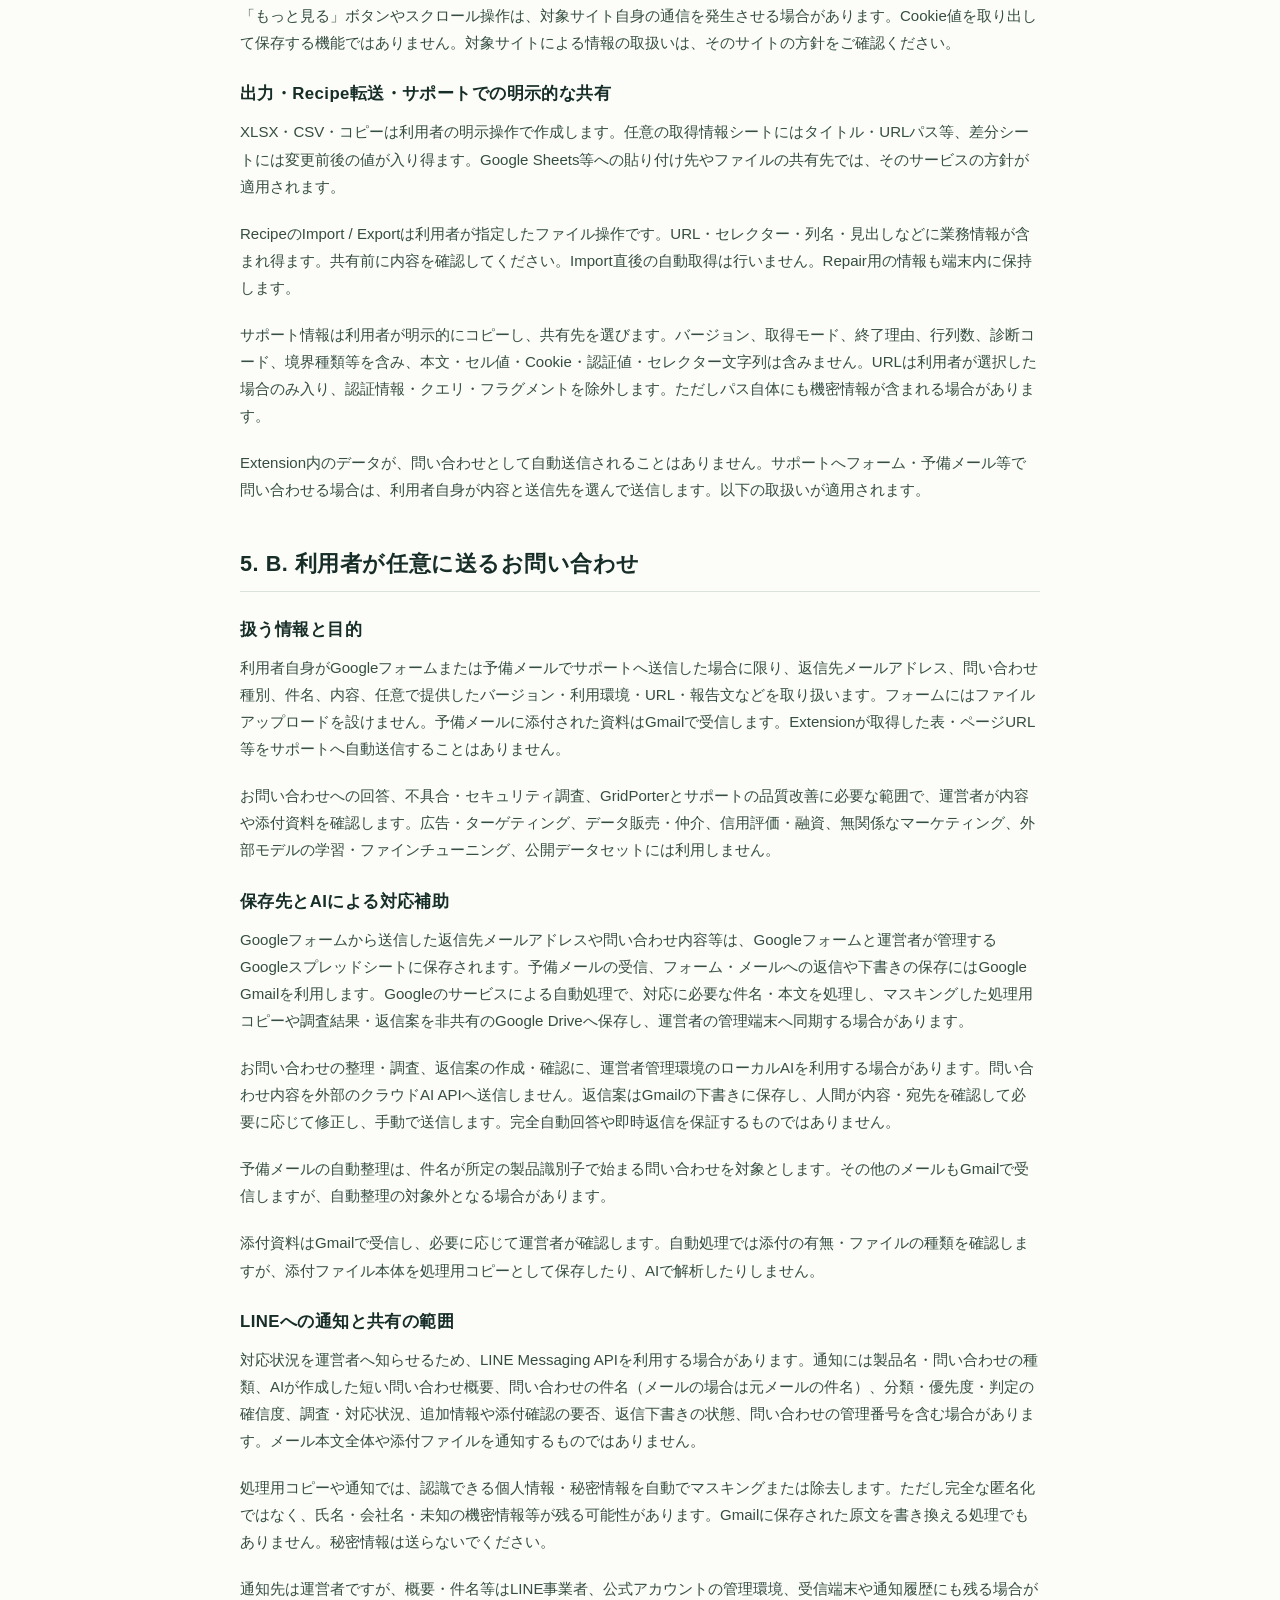
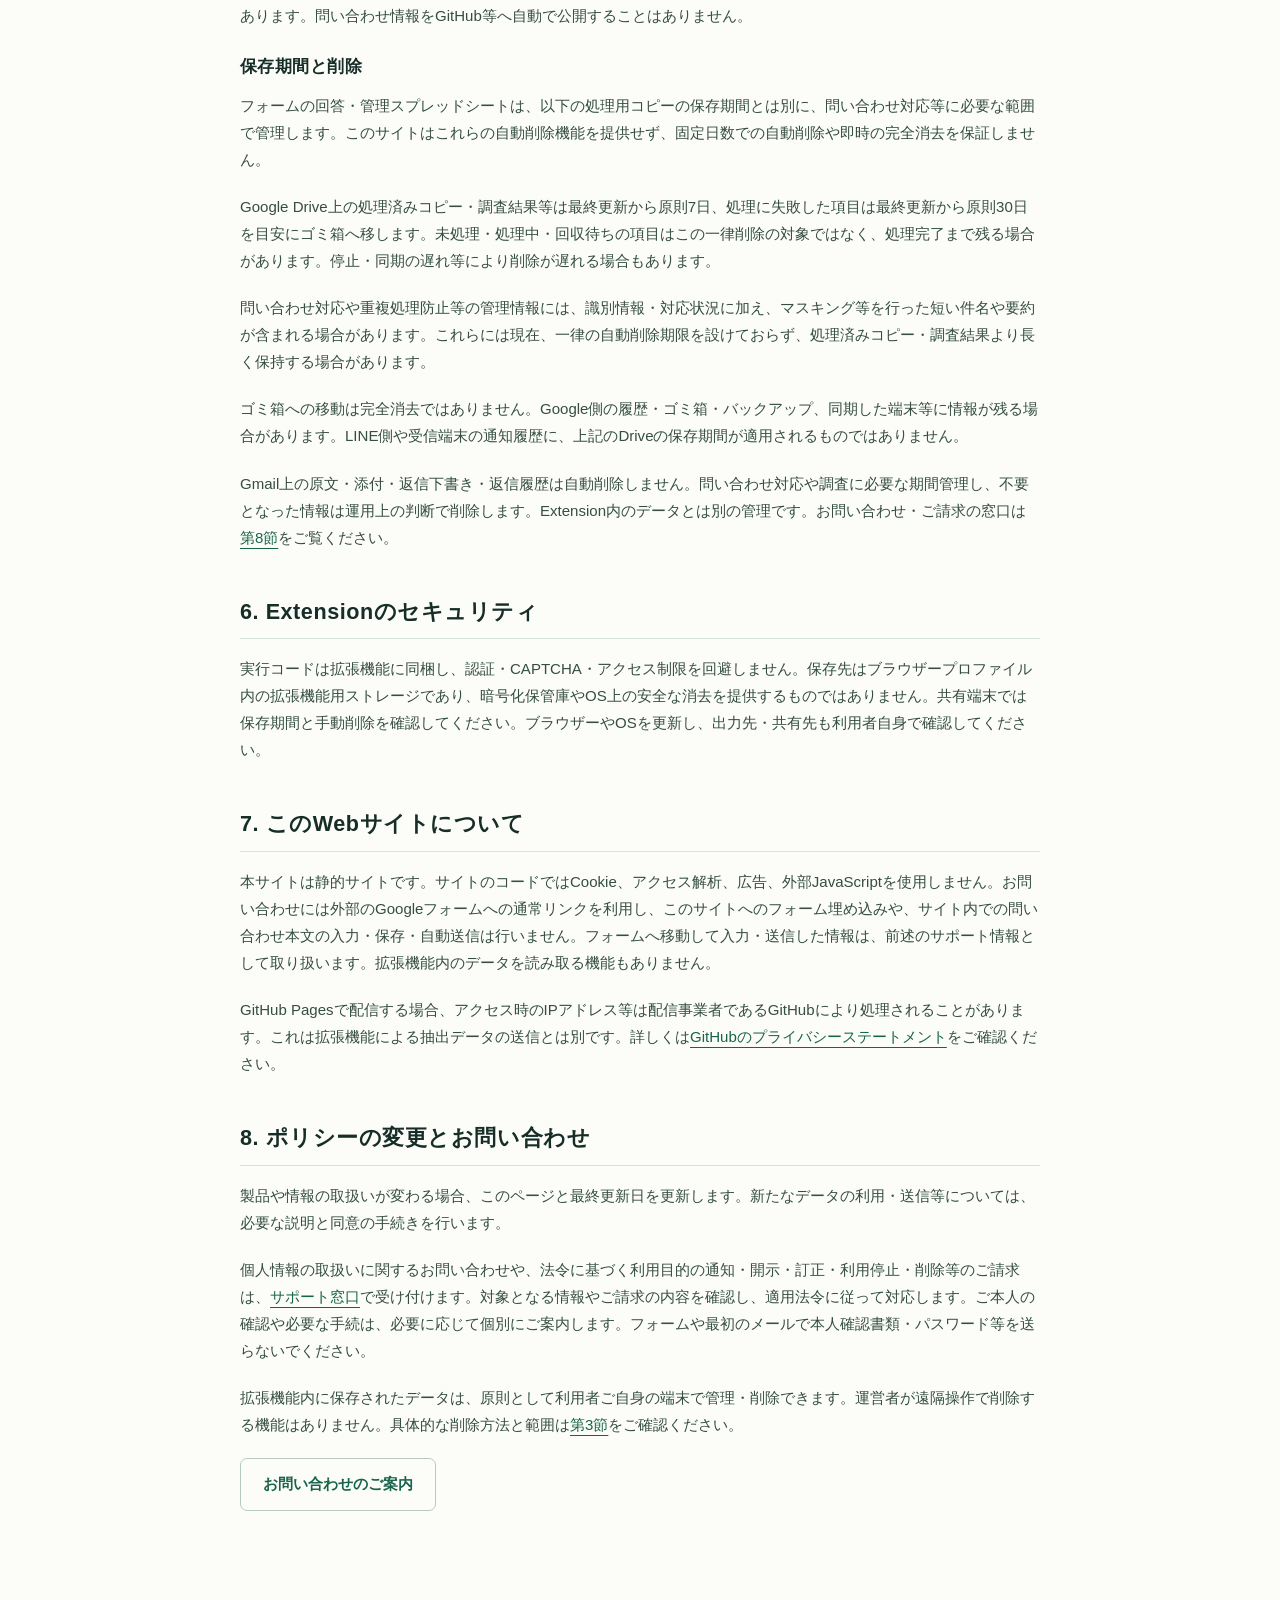
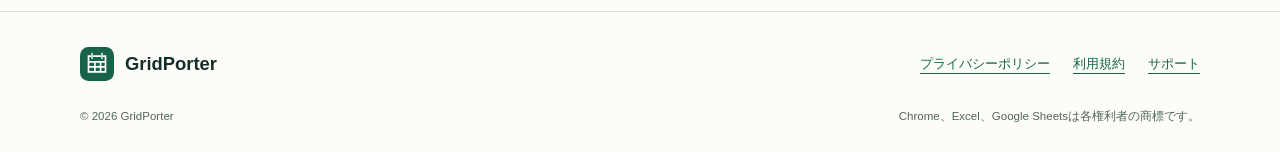
==== commit e056c0eb: "Replace mail-app support routes with configurable Google Forms link" ====
--- a/privacy/index.html
+++ b/privacy/index.html
@@ -27,7 +27,7 @@
 <header class="site-header"><div class="wrap header-inner"><a class="brand" href="../"><img src="../assets/favicon.svg" width="34" height="34" alt="">GridPorter</a>
 <nav class="site-nav" aria-label="メインナビゲーション"><a href="../index.html#features">機能</a><a href="../index.html#plans">Free / Pro</a><a href="../privacy/" aria-current="page">プライバシー</a><a href="../support/">サポート</a></nav>
 </div></header>
-<main id="main" class="wrap"><article class="document"><span class="kicker">GRIDPORTER</span><h1>プライバシーポリシー</h1><p class="intro">何を扱い、どこに保存し、いつ共有するか。データの取扱いを説明します。</p><p class="updated">最終更新：2026年10月28日 · 対象：0.4.2 beta</p><nav class="toc" aria-label="目次"><ol><li><a href="#scope">対象と基本方針</a></li><li><a href="#data">取り扱う情報</a></li><li><a href="#retention">保存期間と削除</a></li><li><a href="#sharing">送信・共有・通常通信</a></li><li><a href="#support-data">お問い合わせの取扱い</a></li><li><a href="#security">セキュリティ</a></li><li><a href="#website">このWebサイト</a></li><li><a href="#changes">変更とお問い合わせ</a></li></ol></nav>
+<main id="main" class="wrap"><article class="document"><span class="kicker">GRIDPORTER</span><h1>プライバシーポリシー</h1><p class="intro">何を扱い、どこに保存し、いつ共有するか。データの取扱いを説明します。</p><p class="updated">最終更新：2026年10月29日 · 対象：0.4.2 beta</p><nav class="toc" aria-label="目次"><ol><li><a href="#scope">対象と基本方針</a></li><li><a href="#data">取り扱う情報</a></li><li><a href="#retention">保存期間と削除</a></li><li><a href="#sharing">送信・共有・通常通信</a></li><li><a href="#support-data">お問い合わせの取扱い</a></li><li><a href="#security">セキュリティ</a></li><li><a href="#website">このWebサイト</a></li><li><a href="#changes">変更とお問い合わせ</a></li></ol></nav>
 <h2 id="scope">1. 対象と基本方針</h2><p>このポリシーは、A. Chrome拡張機能「GridPorter」がブラウザー内で処理するWebデータ、B. 利用者自身が任意にサポートへ送るお問い合わせ、および本公式Webサイトの情報の取扱いを分けて説明します。GridPorterの目的は、利用者が選択したWebの表・一覧を取得し、確認・整理してExcelなどへ出力することです。</p><p>GridPorter ExtensionはLocal-firstを基本とし、抽出したWebデータ・ページURLを開発者サーバーへ自動送信しません。GridPorterが取得したWebデータを外部AIサービスへ送信せず、開発者クラウドへ自動保存しません。Extensionにはアカウント登録、Analytics SDK、広告はなく、取得データを販売しません。任意のお問い合わせの処理は、後述のサポートに関する節で説明します。</p><p>GridPorterは、Chrome Web StoreのUser Data Policy（Limited Use要件を含む）に従い、利用者の情報の利用を、ここに開示した表・一覧の取得・確認・整理・出力と関連する機能の提供・改善に限定します。閲覧履歴全体を追跡する目的では利用しません。広告配信、データ仲介、信用評価や融資のために情報を利用・移転・販売しません。</p>
 <h2 id="data">2. A. Extensionが取り扱う情報と保存目的</h2><p>利用者の操作に応じ、次の情報をブラウザー内で処理します。選択したページの情報には個人情報や業務上の機密情報が含まれる場合があります。</p><div class="table-scroll" role="region" aria-label="取り扱う情報の一覧。横にスクロールできます" tabindex="0"><table class="data-table"><thead><tr><th scope="col">情報</th><th scope="col">内容と利用目的</th><th scope="col">保存場所</th></tr></thead><tbody>
 <tr><td>Website content</td><td>選択した表・一覧の文字、リンク・画像URLと代替文字、一部非機密フォームの現在値。取得・編集・出力に使用。画像本体は収集しません。</td><td>処理中のメモリー、Dataset</td></tr>
@@ -44,15 +44,15 @@
 <h3>手動削除と出力済みファイル</h3><p>設定画面で一時取得データ（Dataset・checkpoint・セッション）と比較履歴をそれぞれ削除でき、両方を削除する操作も別途確認します。RecipeはRecipe管理から削除できます。Recipe・設定・ローカル利用カウンターは手動削除できる項目を除き、拡張機能のアンインストールまで端末内に保持します。</p><p>任意設定の「Excel/CSV保存後に抽出データを削除」は保存完了後にDataset・checkpointを削除します。Recipe・Snapshot・開いているプレビューのメモリー・ダウンロード済みファイルは消しません。開いているプレビューは作業後に閉じ、出力ファイルや貼り付け先のデータは利用者自身で管理・削除してください。</p>
 <h2 id="sharing">4. Extensionの送信・共有と対象サイトへの通信</h2><h3>開発者への自動送信はありません</h3><p>抽出内容・URL・Recipe・Dataset・Snapshotを開発者や広告・分析事業者へ自動送信しません。開発者は端末内の抽出データを閲覧できません。データを第三者に販売せず、広告目的で共有しません。</p>
 <h3>対象Webサイトへの通常通信</h3><p>次ページの取得は、利用者が指定した同一サイトへの通常のGET通信を行い、対象サイトのセッションを利用します。「もっと見る」ボタンやスクロール操作は、対象サイト自身の通信を発生させる場合があります。Cookie値を取り出して保存する機能ではありません。対象サイトによる情報の取扱いは、そのサイトの方針をご確認ください。</p>
-<h3>出力・Recipe転送・サポートでの明示的な共有</h3><p>XLSX・CSV・コピーは利用者の明示操作で作成します。任意の取得情報シートにはタイトル・URLパス等、差分シートには変更前後の値が入り得ます。Google Sheets等への貼り付け先やファイルの共有先では、そのサービスの方針が適用されます。</p><p>RecipeのImport / Exportは利用者が指定したファイル操作です。URL・セレクター・列名・見出しなどに業務情報が含まれ得ます。共有前に内容を確認してください。Import直後の自動取得は行いません。Repair用の情報も端末内に保持します。</p><p>サポート情報は利用者が明示的にコピーし、共有先を選びます。バージョン、取得モード、終了理由、行列数、診断コード、境界種類等を含み、本文・セル値・Cookie・認証値・セレクター文字列は含みません。URLは利用者が選択した場合のみ入り、認証情報・クエリ・フラグメントを除外します。ただしパス自体にも機密情報が含まれる場合があります。</p><p>Extension内のデータが、問い合わせとして自動送信されることはありません。サポートへメールやファイルを送る場合は、利用者自身が内容と送信先を選んで送信します。以下の取扱いが適用されます。</p>
+<h3>出力・Recipe転送・サポートでの明示的な共有</h3><p>XLSX・CSV・コピーは利用者の明示操作で作成します。任意の取得情報シートにはタイトル・URLパス等、差分シートには変更前後の値が入り得ます。Google Sheets等への貼り付け先やファイルの共有先では、そのサービスの方針が適用されます。</p><p>RecipeのImport / Exportは利用者が指定したファイル操作です。URL・セレクター・列名・見出しなどに業務情報が含まれ得ます。共有前に内容を確認してください。Import直後の自動取得は行いません。Repair用の情報も端末内に保持します。</p><p>サポート情報は利用者が明示的にコピーし、共有先を選びます。バージョン、取得モード、終了理由、行列数、診断コード、境界種類等を含み、本文・セル値・Cookie・認証値・セレクター文字列は含みません。URLは利用者が選択した場合のみ入り、認証情報・クエリ・フラグメントを除外します。ただしパス自体にも機密情報が含まれる場合があります。</p><p>Extension内のデータが、問い合わせとして自動送信されることはありません。サポートへフォーム・予備メール等で問い合わせる場合は、利用者自身が内容と送信先を選んで送信します。以下の取扱いが適用されます。</p>
 <h2 id="support-data">5. B. 利用者が任意に送るお問い合わせ</h2>
-<h3>扱う情報と目的</h3><p>利用者自身がサポートへメールを送った場合に限り、送信者メールアドレス、件名、本文、添付資料など、利用者が提供した情報を取り扱います。Extensionが取得した表・ページURL等をサポートへ自動送信することはありません。</p><p>お問い合わせへの回答、不具合・セキュリティ調査、GridPorterとサポートの品質改善に必要な範囲で、運営者が内容や添付資料を確認します。広告・ターゲティング、データ販売・仲介、信用評価・融資、無関係なマーケティング、外部モデルの学習・ファインチューニング、公開データセットには利用しません。</p>
-<h3>保存先とAIによる対応補助</h3><p>メールの送受信・保存にはGoogle Gmailを利用します。Googleのサービスによる自動処理で、対応に必要な件名・本文を処理し、マスキングした処理用コピーや調査結果・返信案を非共有のGoogle Driveへ保存し、運営者の管理端末へ同期する場合があります。</p><p>お問い合わせの整理・調査、返信案の作成・確認に、運営者管理環境のローカルAIを利用する場合があります。問い合わせ内容を外部のクラウドAI APIへ送信しません。返信案はGmailの下書きに保存し、人間が内容・宛先を確認して必要に応じて修正し、手動で送信します。完全自動回答や即時返信を保証するものではありません。</p><p>自動整理は、件名が所定の製品識別子で始まる問い合わせを対象とします。その他のメールもGmailで受信しますが、自動整理の対象外となる場合があります。</p><p>添付資料はGmailで受信し、必要に応じて運営者が確認します。自動処理では添付の有無・ファイルの種類を確認しますが、添付ファイル本体を処理用コピーとして保存したり、AIで解析したりしません。</p>
-<h3>LINEへの通知と共有の範囲</h3><p>対応状況を運営者へ知らせるため、LINE Messaging APIを利用する場合があります。通知には製品名・問い合わせの種類、AIが作成した短い問い合わせ概要、元メールの件名、分類・優先度・判定の確信度、調査・対応状況、追加情報や添付確認の要否、返信下書きの状態、問い合わせの管理番号を含む場合があります。メール本文全体や添付ファイルを通知するものではありません。</p><p>処理用コピーや通知では、認識できる個人情報・秘密情報を自動でマスキングまたは除去します。ただし完全な匿名化ではなく、氏名・会社名・未知の機密情報等が残る可能性があります。Gmailに保存された原文を書き換える処理でもありません。秘密情報は送らないでください。</p><p>通知先は運営者ですが、概要・件名等はLINE事業者、公式アカウントの管理環境、受信端末や通知履歴にも残る場合があります。問い合わせ情報をGitHub等へ自動で公開することはありません。</p>
-<h3>保存期間と削除</h3><p>Google Drive上の処理済みコピー・調査結果等は最終更新から原則7日、処理に失敗した項目は最終更新から原則30日を目安にゴミ箱へ移します。未処理・処理中・回収待ちの項目はこの一律削除の対象ではなく、処理完了まで残る場合があります。停止・同期の遅れ等により削除が遅れる場合もあります。</p><p>問い合わせ対応や重複処理防止等の管理情報には、識別情報・対応状況に加え、マスキング等を行った短い件名や要約が含まれる場合があります。これらには現在、一律の自動削除期限を設けておらず、処理済みコピー・調査結果より長く保持する場合があります。</p><p>ゴミ箱への移動は完全消去ではありません。Google側の履歴・ゴミ箱・バックアップ、同期した端末等に情報が残る場合があります。LINE側や受信端末の通知履歴に、上記のDriveの保存期間が適用されるものではありません。</p><p>Gmail上の原文・添付・返信下書き・返信履歴は自動削除しません。問い合わせ対応や調査に必要な期間管理し、不要となった情報は運用上の判断で削除します。Extension内のデータとは別の管理です。お問い合わせ・ご請求の窓口は<a href="#changes">第8節</a>をご覧ください。</p>
+<h3>扱う情報と目的</h3><p>利用者自身がGoogleフォームまたは予備メールでサポートへ送信した場合に限り、返信先メールアドレス、問い合わせ種別、件名、内容、任意で提供したバージョン・利用環境・URL・報告文などを取り扱います。フォームにはファイルアップロードを設けません。予備メールに添付された資料はGmailで受信します。Extensionが取得した表・ページURL等をサポートへ自動送信することはありません。</p><p>お問い合わせへの回答、不具合・セキュリティ調査、GridPorterとサポートの品質改善に必要な範囲で、運営者が内容や添付資料を確認します。広告・ターゲティング、データ販売・仲介、信用評価・融資、無関係なマーケティング、外部モデルの学習・ファインチューニング、公開データセットには利用しません。</p>
+<h3>保存先とAIによる対応補助</h3><p>Googleフォームから送信した返信先メールアドレスや問い合わせ内容等は、Googleフォームと運営者が管理するGoogleスプレッドシートに保存されます。予備メールの受信、フォーム・メールへの返信や下書きの保存にはGoogle Gmailを利用します。Googleのサービスによる自動処理で、対応に必要な件名・本文を処理し、マスキングした処理用コピーや調査結果・返信案を非共有のGoogle Driveへ保存し、運営者の管理端末へ同期する場合があります。</p><p>お問い合わせの整理・調査、返信案の作成・確認に、運営者管理環境のローカルAIを利用する場合があります。問い合わせ内容を外部のクラウドAI APIへ送信しません。返信案はGmailの下書きに保存し、人間が内容・宛先を確認して必要に応じて修正し、手動で送信します。完全自動回答や即時返信を保証するものではありません。</p><p>予備メールの自動整理は、件名が所定の製品識別子で始まる問い合わせを対象とします。その他のメールもGmailで受信しますが、自動整理の対象外となる場合があります。</p><p>添付資料はGmailで受信し、必要に応じて運営者が確認します。自動処理では添付の有無・ファイルの種類を確認しますが、添付ファイル本体を処理用コピーとして保存したり、AIで解析したりしません。</p>
+<h3>LINEへの通知と共有の範囲</h3><p>対応状況を運営者へ知らせるため、LINE Messaging APIを利用する場合があります。通知には製品名・問い合わせの種類、AIが作成した短い問い合わせ概要、問い合わせの件名（メールの場合は元メールの件名）、分類・優先度・判定の確信度、調査・対応状況、追加情報や添付確認の要否、返信下書きの状態、問い合わせの管理番号を含む場合があります。メール本文全体や添付ファイルを通知するものではありません。</p><p>処理用コピーや通知では、認識できる個人情報・秘密情報を自動でマスキングまたは除去します。ただし完全な匿名化ではなく、氏名・会社名・未知の機密情報等が残る可能性があります。Gmailに保存された原文を書き換える処理でもありません。秘密情報は送らないでください。</p><p>通知先は運営者ですが、概要・件名等はLINE事業者、公式アカウントの管理環境、受信端末や通知履歴にも残る場合があります。問い合わせ情報をGitHub等へ自動で公開することはありません。</p>
+<h3>保存期間と削除</h3><p>フォームの回答・管理スプレッドシートは、以下の処理用コピーの保存期間とは別に、問い合わせ対応等に必要な範囲で管理します。このサイトはこれらの自動削除機能を提供せず、固定日数での自動削除や即時の完全消去を保証しません。</p><p>Google Drive上の処理済みコピー・調査結果等は最終更新から原則7日、処理に失敗した項目は最終更新から原則30日を目安にゴミ箱へ移します。未処理・処理中・回収待ちの項目はこの一律削除の対象ではなく、処理完了まで残る場合があります。停止・同期の遅れ等により削除が遅れる場合もあります。</p><p>問い合わせ対応や重複処理防止等の管理情報には、識別情報・対応状況に加え、マスキング等を行った短い件名や要約が含まれる場合があります。これらには現在、一律の自動削除期限を設けておらず、処理済みコピー・調査結果より長く保持する場合があります。</p><p>ゴミ箱への移動は完全消去ではありません。Google側の履歴・ゴミ箱・バックアップ、同期した端末等に情報が残る場合があります。LINE側や受信端末の通知履歴に、上記のDriveの保存期間が適用されるものではありません。</p><p>Gmail上の原文・添付・返信下書き・返信履歴は自動削除しません。問い合わせ対応や調査に必要な期間管理し、不要となった情報は運用上の判断で削除します。Extension内のデータとは別の管理です。お問い合わせ・ご請求の窓口は<a href="#changes">第8節</a>をご覧ください。</p>
 <h2 id="security">6. Extensionのセキュリティ</h2><p>実行コードは拡張機能に同梱し、認証・CAPTCHA・アクセス制限を回避しません。保存先はブラウザープロファイル内の拡張機能用ストレージであり、暗号化保管庫やOS上の安全な消去を提供するものではありません。共有端末では保存期間と手動削除を確認してください。ブラウザーやOSを更新し、出力先・共有先も利用者自身で確認してください。</p>
-<h2 id="website">7. このWebサイトについて</h2><p>本サイトは静的サイトです。サイトのコードではCookie、アクセス解析、広告、外部JavaScript、外部フォームサービスを使用しません。拡張機能内のデータを読み取る機能もありません。</p><p>GitHub Pagesで配信する場合、アクセス時のIPアドレス等は配信事業者であるGitHubにより処理されることがあります。これは拡張機能による抽出データの送信とは別です。詳しくは<a href="https://docs.github.com/en/site-policy/privacy-policies/github-general-privacy-statement">GitHubのプライバシーステートメント</a>をご確認ください。</p>
-<h2 id="changes">8. ポリシーの変更とお問い合わせ</h2><p>製品や情報の取扱いが変わる場合、このページと最終更新日を更新します。新たなデータの利用・送信等については、必要な説明と同意の手続きを行います。</p><p>個人情報の取扱いに関するお問い合わせや、法令に基づく利用目的の通知・開示・訂正・利用停止・削除等のご請求は、<a href="../support/#contact-options">サポート窓口</a>で受け付けます。対象となる情報やご請求の内容を確認し、適用法令に従って対応します。ご本人の確認や必要な手続は、必要に応じて個別にご案内します。最初のメールに本人確認書類・パスワード等を添付しないでください。</p><p>拡張機能内に保存されたデータは、原則として利用者ご自身の端末で管理・削除できます。運営者が遠隔操作で削除する機能はありません。具体的な削除方法と範囲は<a href="#retention">第3節</a>をご確認ください。</p><p><a class="button secondary" data-config-link="supportEmail" hidden></a> <a class="button secondary" data-config-link="supportUrl" hidden>お問い合わせ</a></p></article></main>
+<h2 id="website">7. このWebサイトについて</h2><p>本サイトは静的サイトです。サイトのコードではCookie、アクセス解析、広告、外部JavaScriptを使用しません。お問い合わせには外部のGoogleフォームへの通常リンクを利用し、このサイトへのフォーム埋め込みや、サイト内での問い合わせ本文の入力・保存・自動送信は行いません。フォームへ移動して入力・送信した情報は、前述のサポート情報として取り扱います。拡張機能内のデータを読み取る機能もありません。</p><p>GitHub Pagesで配信する場合、アクセス時のIPアドレス等は配信事業者であるGitHubにより処理されることがあります。これは拡張機能による抽出データの送信とは別です。詳しくは<a href="https://docs.github.com/en/site-policy/privacy-policies/github-general-privacy-statement">GitHubのプライバシーステートメント</a>をご確認ください。</p>
+<h2 id="changes">8. ポリシーの変更とお問い合わせ</h2><p>製品や情報の取扱いが変わる場合、このページと最終更新日を更新します。新たなデータの利用・送信等については、必要な説明と同意の手続きを行います。</p><p>個人情報の取扱いに関するお問い合わせや、法令に基づく利用目的の通知・開示・訂正・利用停止・削除等のご請求は、<a href="../support/#contact-options">サポート窓口</a>で受け付けます。対象となる情報やご請求の内容を確認し、適用法令に従って対応します。ご本人の確認や必要な手続は、必要に応じて個別にご案内します。フォームや最初のメールで本人確認書類・パスワード等を送らないでください。</p><p>拡張機能内に保存されたデータは、原則として利用者ご自身の端末で管理・削除できます。運営者が遠隔操作で削除する機能はありません。具体的な削除方法と範囲は<a href="#retention">第3節</a>をご確認ください。</p><p><a class="button secondary" href="../support/#contact-options">お問い合わせのご案内</a></p></article></main>
 <footer class="site-footer"><div class="wrap"><div class="footer-main"><a class="brand" href="../"><img src="../assets/favicon.svg" width="34" height="34" alt="">GridPorter</a>
 <nav class="footer-links" aria-label="フッターナビゲーション"><a href="../privacy/">プライバシーポリシー</a><a href="../terms/">利用規約</a><a href="../support/">サポート</a></nav></div>
 <div class="footer-meta"><p>© 2026 GridPorter</p><p>Chrome、Excel、Google Sheetsは各権利者の商標です。</p></div></div></footer>
--- a/assets/style.css
+++ b/assets/style.css
@@ -4,4 +4,4 @@
 @media(max-width:600px){.wrap{width:calc(100% - 36px)}.header-inner{flex-direction:column;padding-block:17px;gap:9px}.site-nav{gap:20px;justify-content:flex-start}.site-nav a{font-size:.78rem;padding:5px 0}.hero{padding:38px 0 42px}.hero h1{font-size:2.05rem}.hero-grid{gap:30px}.hero .lead{font-size:.93rem}.eyebrow{font-size:.65rem;gap:8px;margin-bottom:18px}.diagram{padding:18px}.diagram th,.diagram td{padding:8px;font-size:.7rem}.trust-strip{grid-template-columns:1fr;gap:9px;margin-top:32px;padding-top:22px}.section{padding:48px 0}.grid-3,.feature-grid,.capabilities,.before-after{grid-template-columns:1fr}.step-number{margin-bottom:15px}.step{padding:22px}.privacy-panel{padding:28px 24px}.privacy-panel h2{font-size:1.45rem}.support-banner,.footer-main,.footer-meta{flex-direction:column;align-items:flex-start;gap:20px}.footer-links{gap:17px}.document{padding:40px 0 55px}.document h1{font-size:2rem}.toc ol{columns:1}.compare th,.compare td{padding:13px 18px}.button{padding:11px 17px}.hero .actions{gap:12px}.footer-meta{font-size:.7rem}}
 @media(prefers-reduced-motion:reduce){*,*:before,*:after{scroll-behavior:auto!important;animation:none!important;transition:none!important}}
 
-.contact-options{list-style:none;padding:0;margin:24px 0}.contact-options li{padding:14px 0;border-top:1px solid var(--line)}.contact-options p{margin:6px 0 0;font-size:.85rem}.contact-options .button{max-width:100%;text-align:center}[data-support-email-fallback]{overflow-wrap:anywhere}
+[data-support-email-fallback]{overflow-wrap:anywhere}
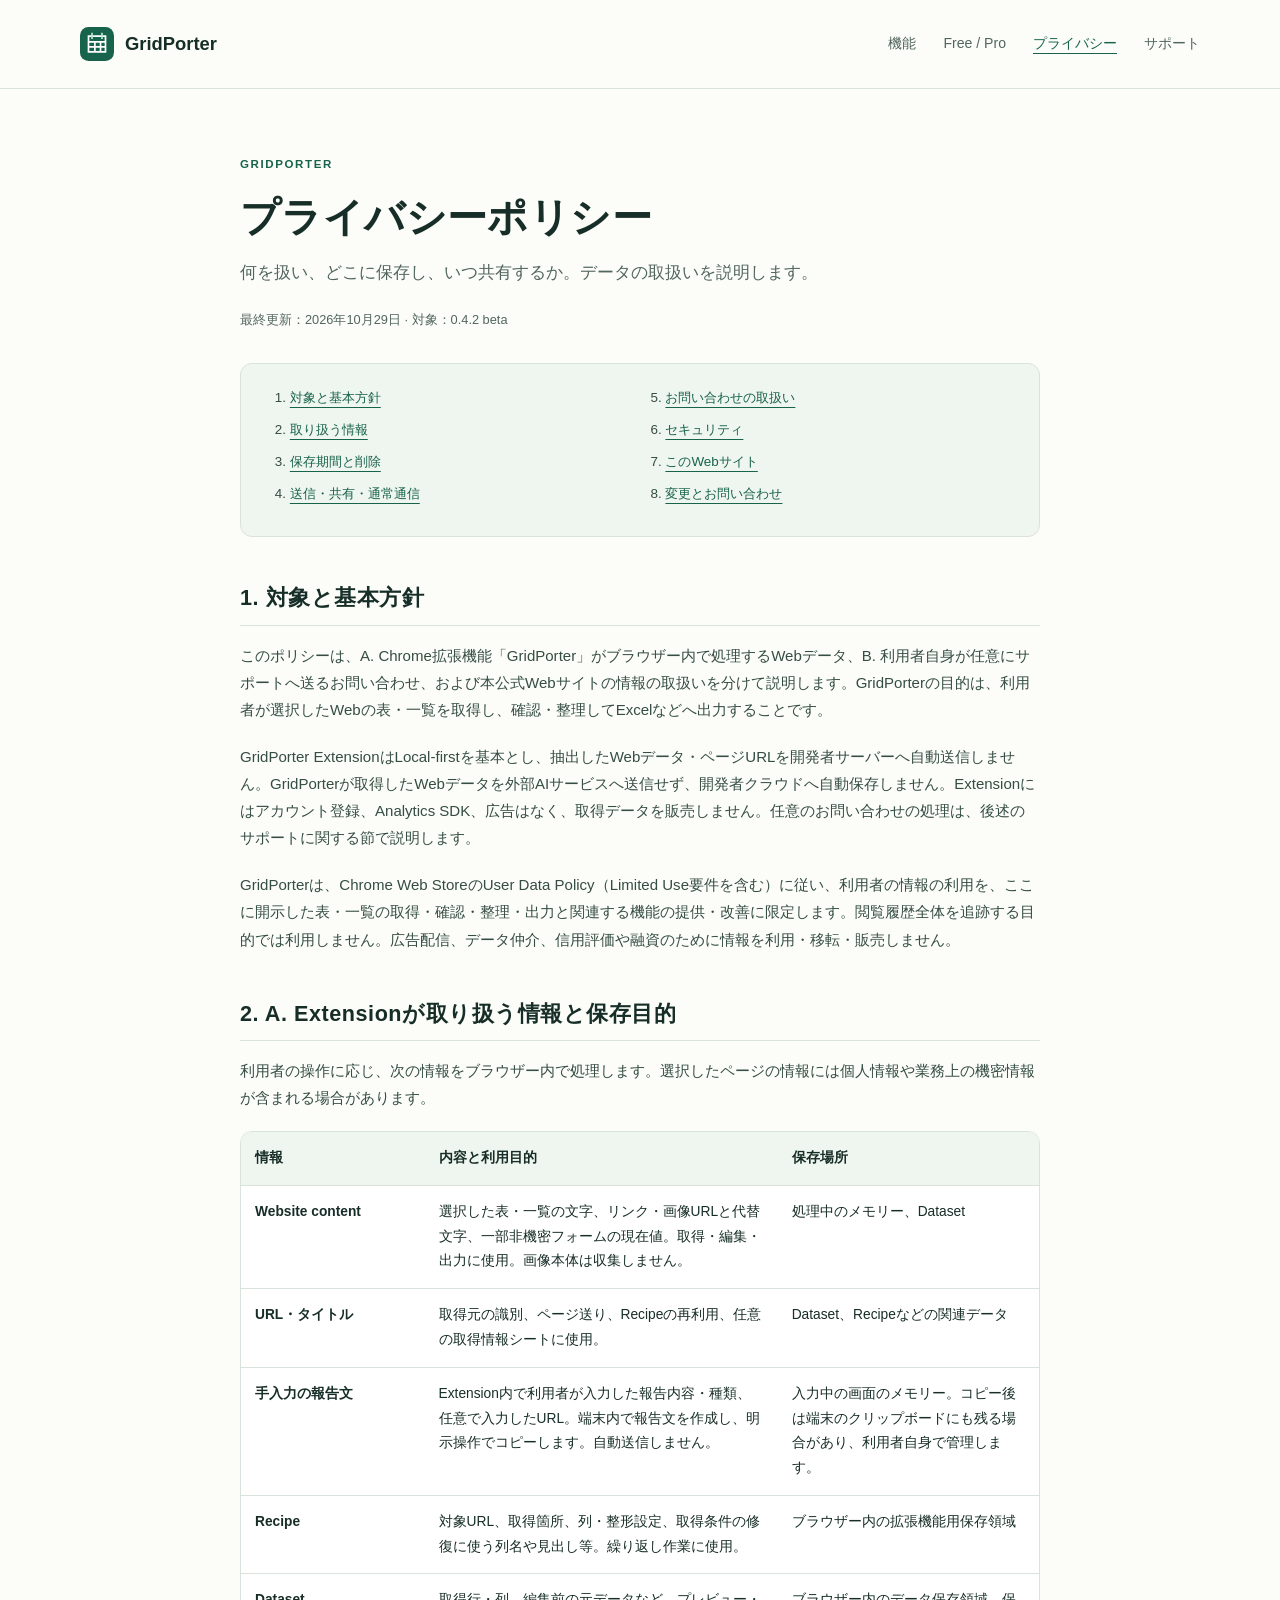
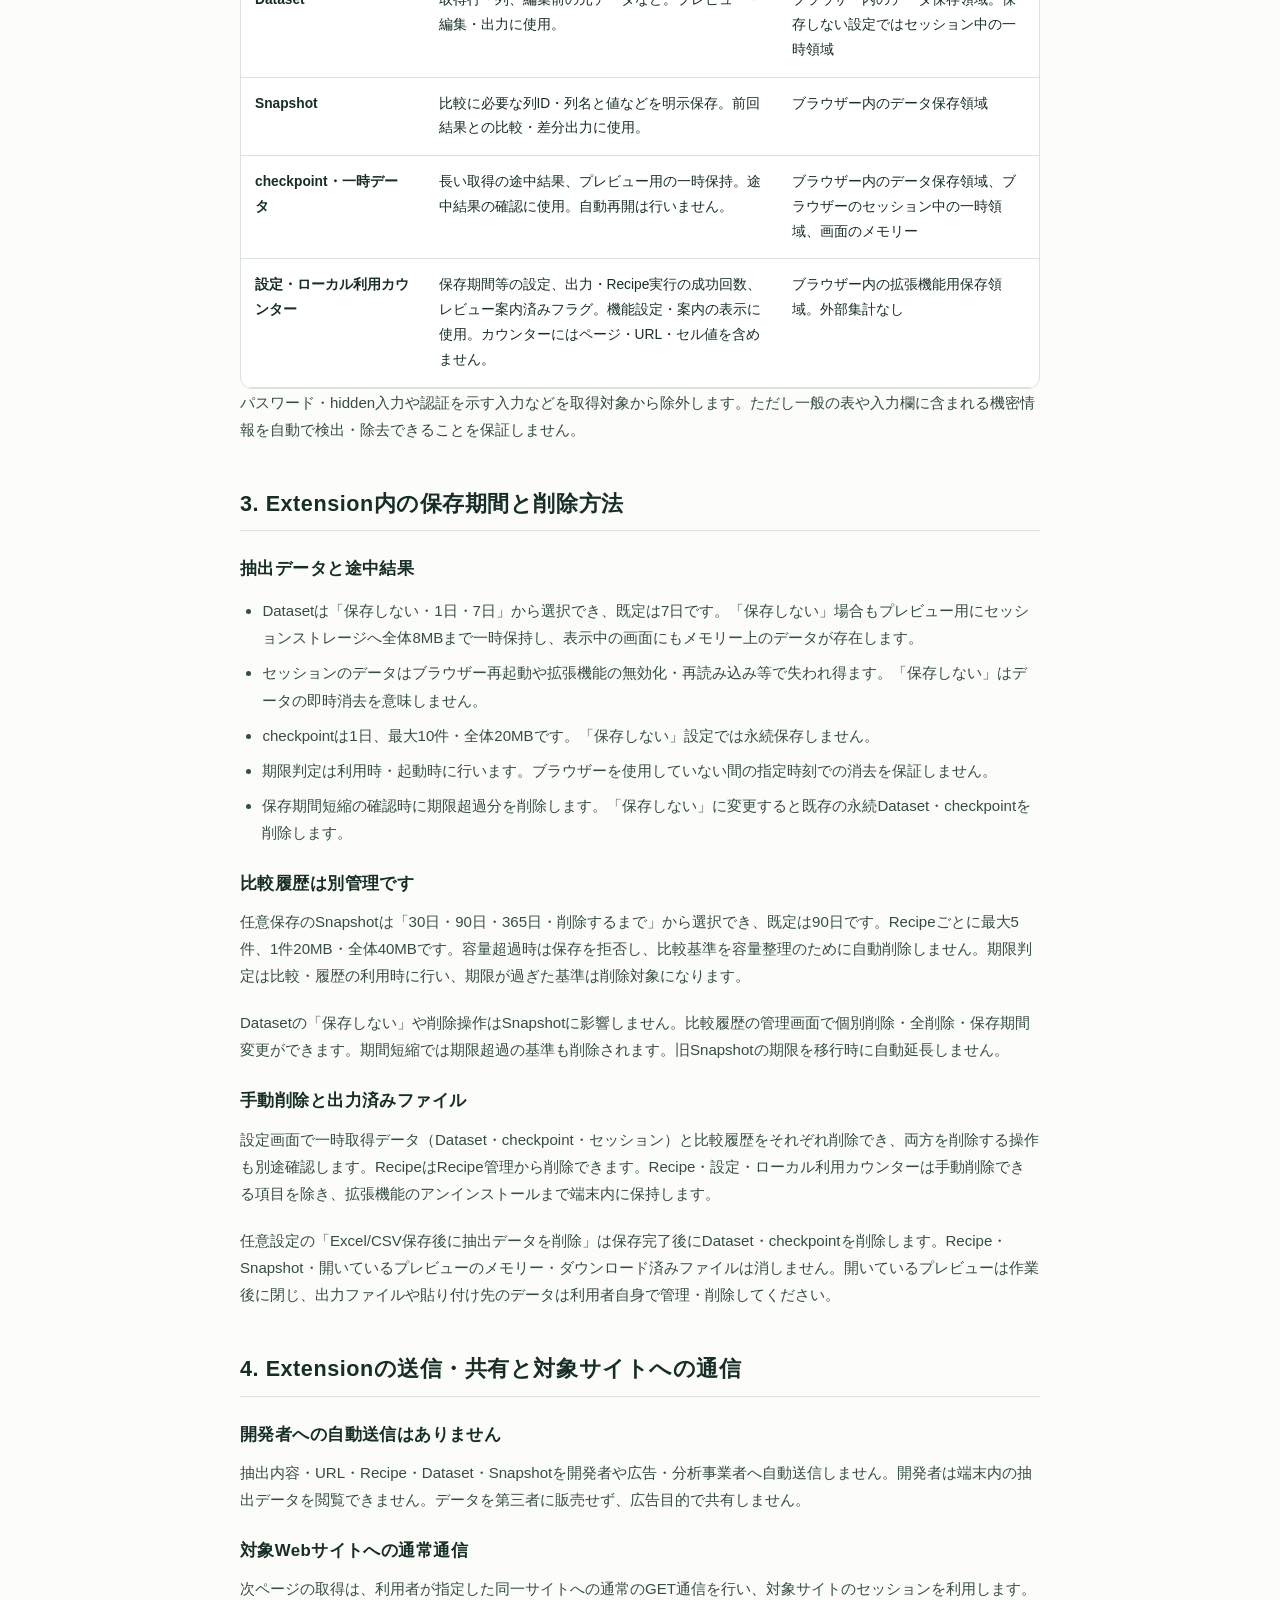
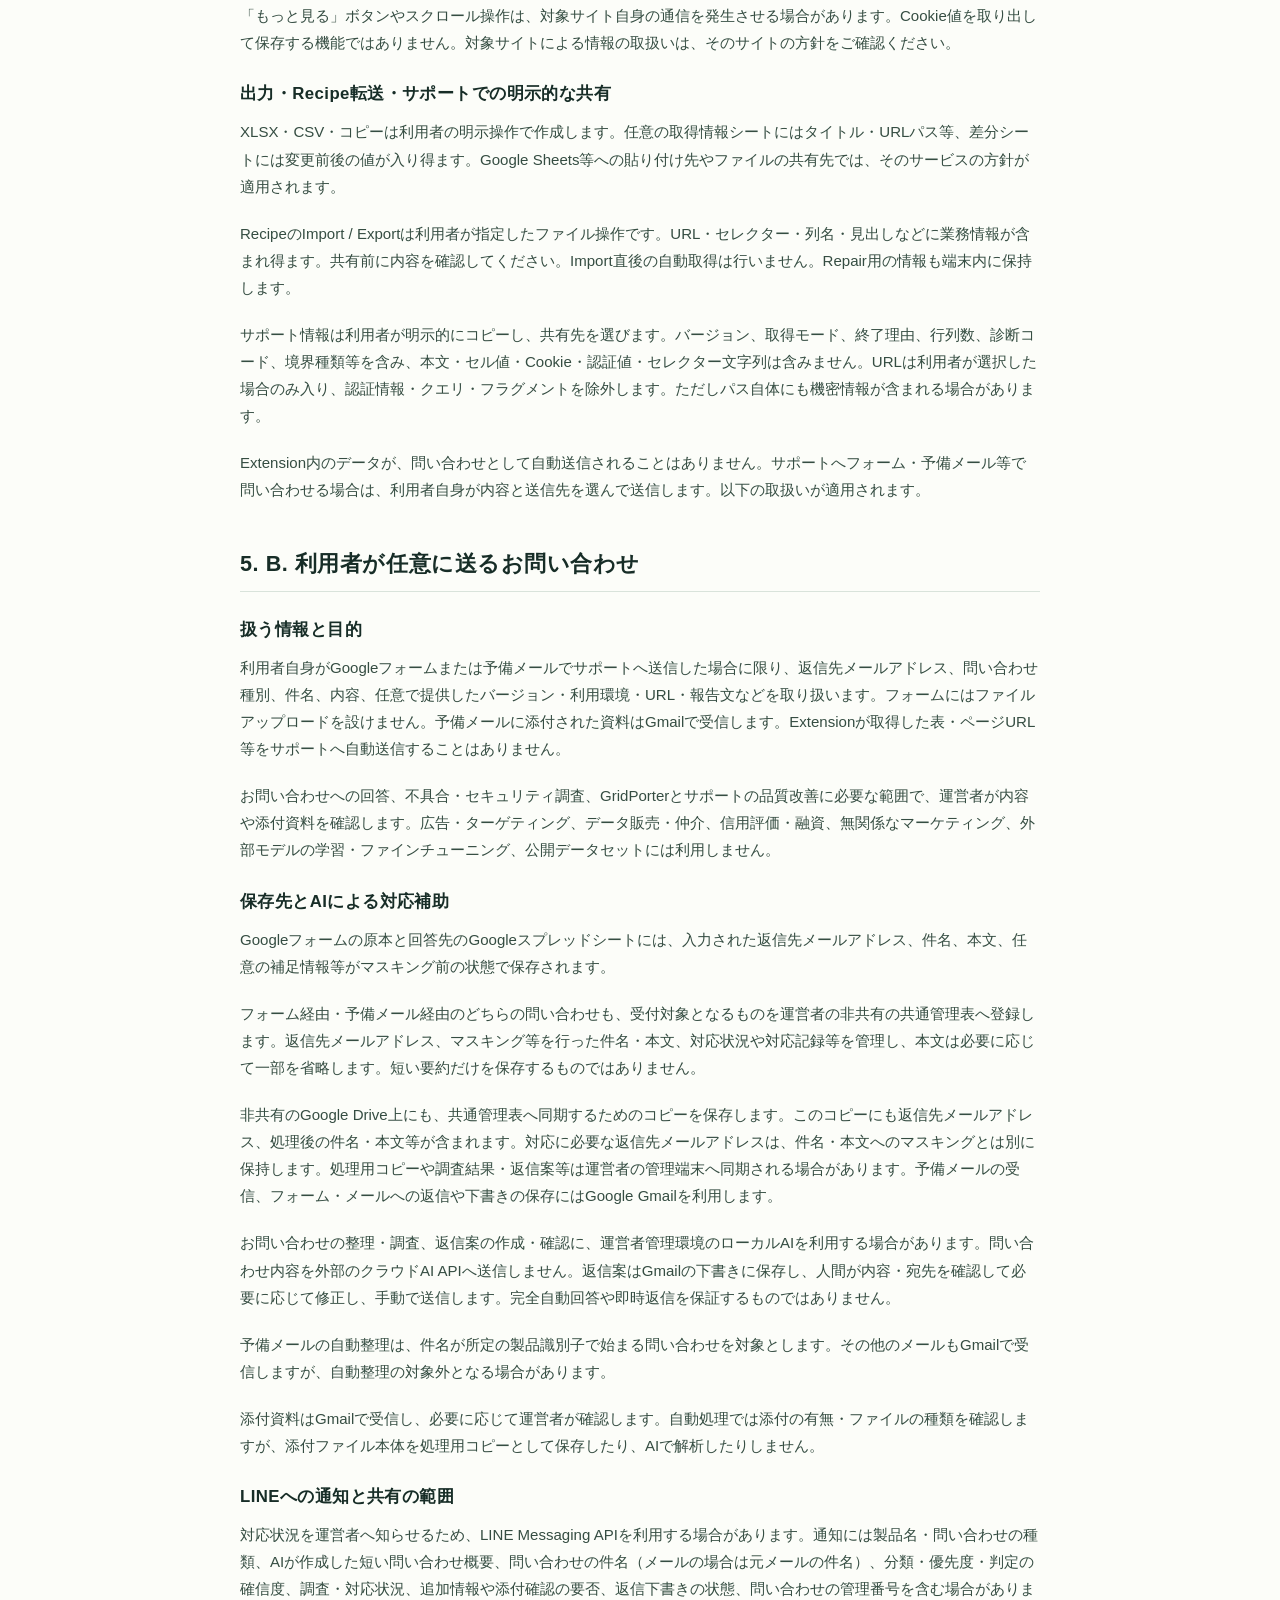
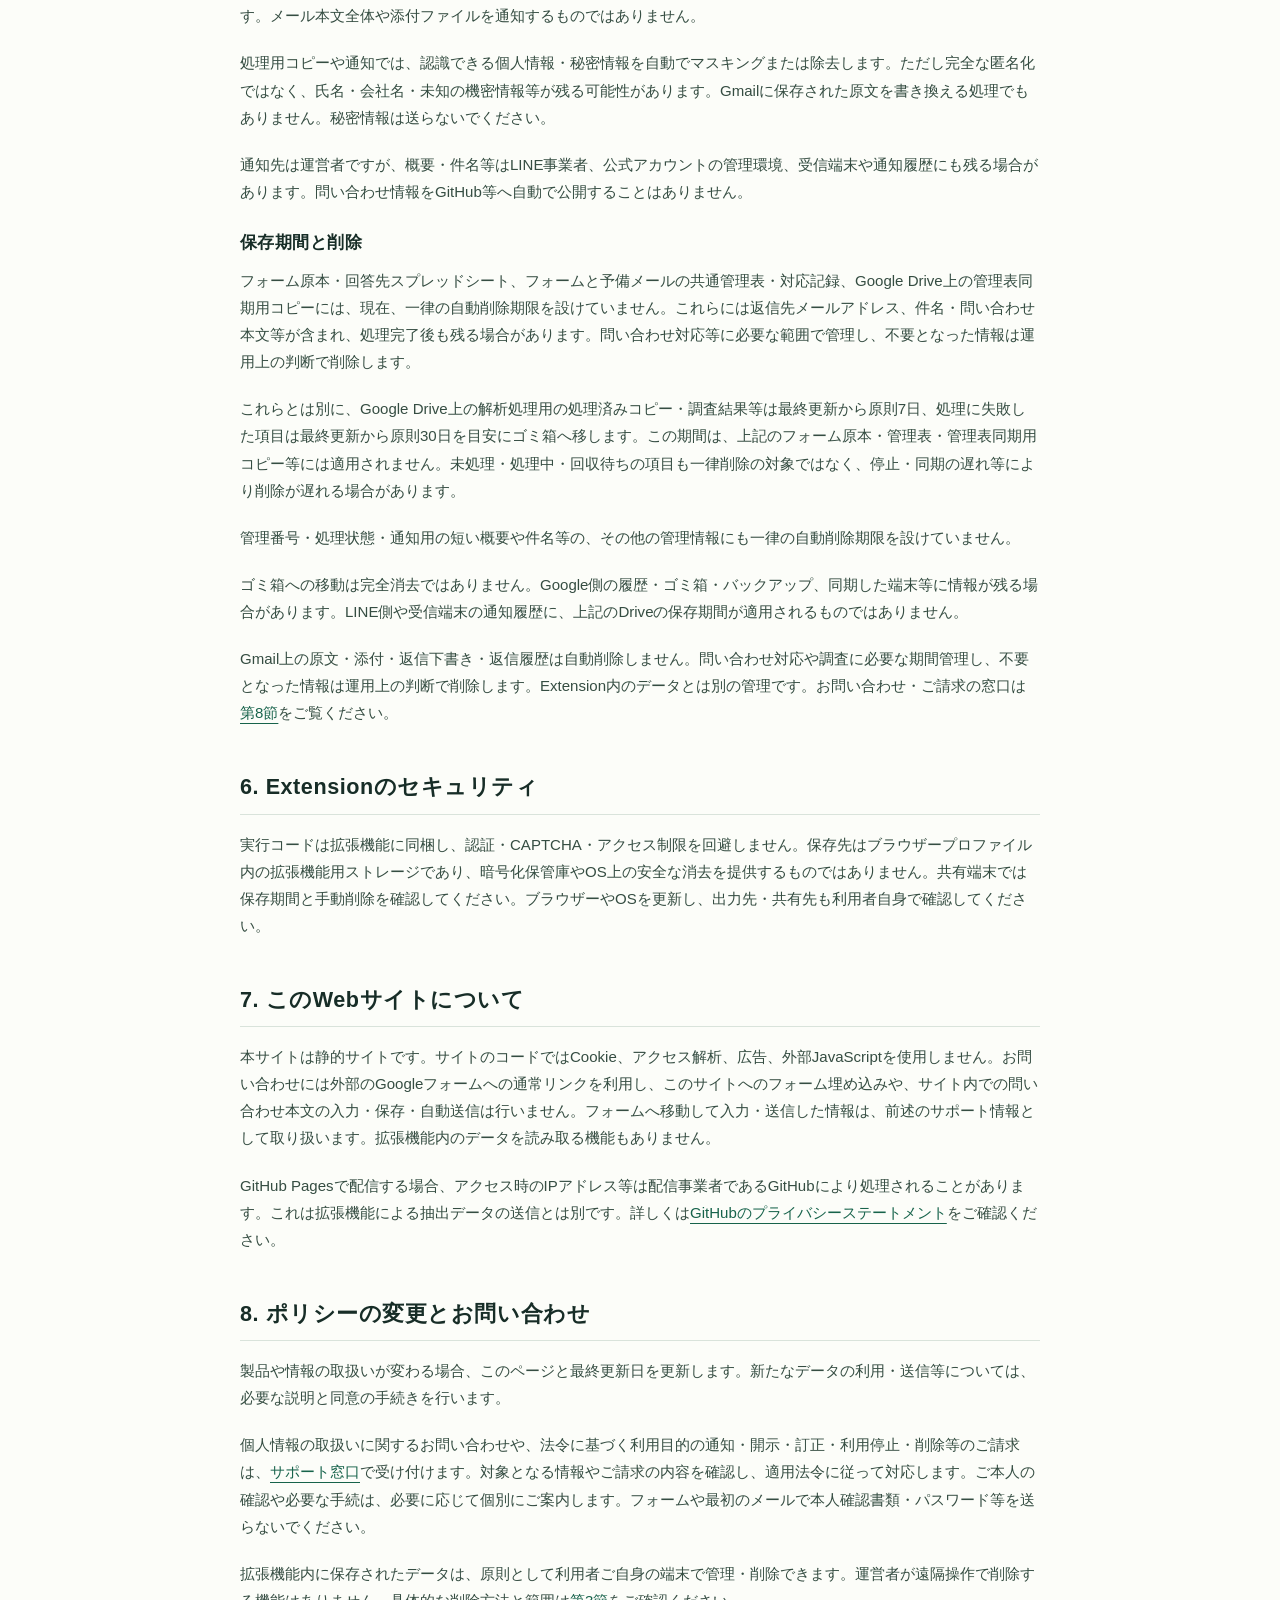
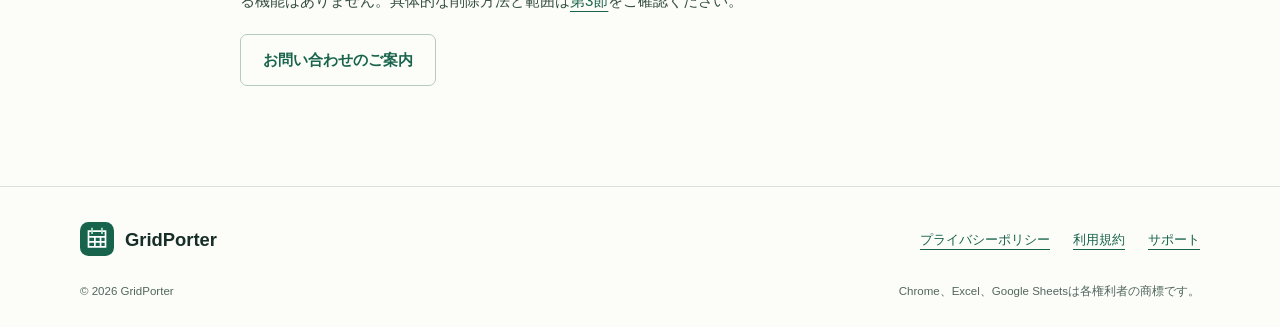
==== commit 30a85632: "Clarify retention of inquiry bodies in shared management records" ====
--- a/privacy/index.html
+++ b/privacy/index.html
@@ -47,9 +47,9 @@
 <h3>出力・Recipe転送・サポートでの明示的な共有</h3><p>XLSX・CSV・コピーは利用者の明示操作で作成します。任意の取得情報シートにはタイトル・URLパス等、差分シートには変更前後の値が入り得ます。Google Sheets等への貼り付け先やファイルの共有先では、そのサービスの方針が適用されます。</p><p>RecipeのImport / Exportは利用者が指定したファイル操作です。URL・セレクター・列名・見出しなどに業務情報が含まれ得ます。共有前に内容を確認してください。Import直後の自動取得は行いません。Repair用の情報も端末内に保持します。</p><p>サポート情報は利用者が明示的にコピーし、共有先を選びます。バージョン、取得モード、終了理由、行列数、診断コード、境界種類等を含み、本文・セル値・Cookie・認証値・セレクター文字列は含みません。URLは利用者が選択した場合のみ入り、認証情報・クエリ・フラグメントを除外します。ただしパス自体にも機密情報が含まれる場合があります。</p><p>Extension内のデータが、問い合わせとして自動送信されることはありません。サポートへフォーム・予備メール等で問い合わせる場合は、利用者自身が内容と送信先を選んで送信します。以下の取扱いが適用されます。</p>
 <h2 id="support-data">5. B. 利用者が任意に送るお問い合わせ</h2>
 <h3>扱う情報と目的</h3><p>利用者自身がGoogleフォームまたは予備メールでサポートへ送信した場合に限り、返信先メールアドレス、問い合わせ種別、件名、内容、任意で提供したバージョン・利用環境・URL・報告文などを取り扱います。フォームにはファイルアップロードを設けません。予備メールに添付された資料はGmailで受信します。Extensionが取得した表・ページURL等をサポートへ自動送信することはありません。</p><p>お問い合わせへの回答、不具合・セキュリティ調査、GridPorterとサポートの品質改善に必要な範囲で、運営者が内容や添付資料を確認します。広告・ターゲティング、データ販売・仲介、信用評価・融資、無関係なマーケティング、外部モデルの学習・ファインチューニング、公開データセットには利用しません。</p>
-<h3>保存先とAIによる対応補助</h3><p>Googleフォームから送信した返信先メールアドレスや問い合わせ内容等は、Googleフォームと運営者が管理するGoogleスプレッドシートに保存されます。予備メールの受信、フォーム・メールへの返信や下書きの保存にはGoogle Gmailを利用します。Googleのサービスによる自動処理で、対応に必要な件名・本文を処理し、マスキングした処理用コピーや調査結果・返信案を非共有のGoogle Driveへ保存し、運営者の管理端末へ同期する場合があります。</p><p>お問い合わせの整理・調査、返信案の作成・確認に、運営者管理環境のローカルAIを利用する場合があります。問い合わせ内容を外部のクラウドAI APIへ送信しません。返信案はGmailの下書きに保存し、人間が内容・宛先を確認して必要に応じて修正し、手動で送信します。完全自動回答や即時返信を保証するものではありません。</p><p>予備メールの自動整理は、件名が所定の製品識別子で始まる問い合わせを対象とします。その他のメールもGmailで受信しますが、自動整理の対象外となる場合があります。</p><p>添付資料はGmailで受信し、必要に応じて運営者が確認します。自動処理では添付の有無・ファイルの種類を確認しますが、添付ファイル本体を処理用コピーとして保存したり、AIで解析したりしません。</p>
+<h3>保存先とAIによる対応補助</h3><p>Googleフォームの原本と回答先のGoogleスプレッドシートには、入力された返信先メールアドレス、件名、本文、任意の補足情報等がマスキング前の状態で保存されます。</p><p>フォーム経由・予備メール経由のどちらの問い合わせも、受付対象となるものを運営者の非共有の共通管理表へ登録します。返信先メールアドレス、マスキング等を行った件名・本文、対応状況や対応記録等を管理し、本文は必要に応じて一部を省略します。短い要約だけを保存するものではありません。</p><p>非共有のGoogle Drive上にも、共通管理表へ同期するためのコピーを保存します。このコピーにも返信先メールアドレス、処理後の件名・本文等が含まれます。対応に必要な返信先メールアドレスは、件名・本文へのマスキングとは別に保持します。処理用コピーや調査結果・返信案等は運営者の管理端末へ同期される場合があります。予備メールの受信、フォーム・メールへの返信や下書きの保存にはGoogle Gmailを利用します。</p><p>お問い合わせの整理・調査、返信案の作成・確認に、運営者管理環境のローカルAIを利用する場合があります。問い合わせ内容を外部のクラウドAI APIへ送信しません。返信案はGmailの下書きに保存し、人間が内容・宛先を確認して必要に応じて修正し、手動で送信します。完全自動回答や即時返信を保証するものではありません。</p><p>予備メールの自動整理は、件名が所定の製品識別子で始まる問い合わせを対象とします。その他のメールもGmailで受信しますが、自動整理の対象外となる場合があります。</p><p>添付資料はGmailで受信し、必要に応じて運営者が確認します。自動処理では添付の有無・ファイルの種類を確認しますが、添付ファイル本体を処理用コピーとして保存したり、AIで解析したりしません。</p>
 <h3>LINEへの通知と共有の範囲</h3><p>対応状況を運営者へ知らせるため、LINE Messaging APIを利用する場合があります。通知には製品名・問い合わせの種類、AIが作成した短い問い合わせ概要、問い合わせの件名（メールの場合は元メールの件名）、分類・優先度・判定の確信度、調査・対応状況、追加情報や添付確認の要否、返信下書きの状態、問い合わせの管理番号を含む場合があります。メール本文全体や添付ファイルを通知するものではありません。</p><p>処理用コピーや通知では、認識できる個人情報・秘密情報を自動でマスキングまたは除去します。ただし完全な匿名化ではなく、氏名・会社名・未知の機密情報等が残る可能性があります。Gmailに保存された原文を書き換える処理でもありません。秘密情報は送らないでください。</p><p>通知先は運営者ですが、概要・件名等はLINE事業者、公式アカウントの管理環境、受信端末や通知履歴にも残る場合があります。問い合わせ情報をGitHub等へ自動で公開することはありません。</p>
-<h3>保存期間と削除</h3><p>フォームの回答・管理スプレッドシートは、以下の処理用コピーの保存期間とは別に、問い合わせ対応等に必要な範囲で管理します。このサイトはこれらの自動削除機能を提供せず、固定日数での自動削除や即時の完全消去を保証しません。</p><p>Google Drive上の処理済みコピー・調査結果等は最終更新から原則7日、処理に失敗した項目は最終更新から原則30日を目安にゴミ箱へ移します。未処理・処理中・回収待ちの項目はこの一律削除の対象ではなく、処理完了まで残る場合があります。停止・同期の遅れ等により削除が遅れる場合もあります。</p><p>問い合わせ対応や重複処理防止等の管理情報には、識別情報・対応状況に加え、マスキング等を行った短い件名や要約が含まれる場合があります。これらには現在、一律の自動削除期限を設けておらず、処理済みコピー・調査結果より長く保持する場合があります。</p><p>ゴミ箱への移動は完全消去ではありません。Google側の履歴・ゴミ箱・バックアップ、同期した端末等に情報が残る場合があります。LINE側や受信端末の通知履歴に、上記のDriveの保存期間が適用されるものではありません。</p><p>Gmail上の原文・添付・返信下書き・返信履歴は自動削除しません。問い合わせ対応や調査に必要な期間管理し、不要となった情報は運用上の判断で削除します。Extension内のデータとは別の管理です。お問い合わせ・ご請求の窓口は<a href="#changes">第8節</a>をご覧ください。</p>
+<h3>保存期間と削除</h3><p>フォーム原本・回答先スプレッドシート、フォームと予備メールの共通管理表・対応記録、Google Drive上の管理表同期用コピーには、現在、一律の自動削除期限を設けていません。これらには返信先メールアドレス、件名・問い合わせ本文等が含まれ、処理完了後も残る場合があります。問い合わせ対応等に必要な範囲で管理し、不要となった情報は運用上の判断で削除します。</p><p>これらとは別に、Google Drive上の解析処理用の処理済みコピー・調査結果等は最終更新から原則7日、処理に失敗した項目は最終更新から原則30日を目安にゴミ箱へ移します。この期間は、上記のフォーム原本・管理表・管理表同期用コピー等には適用されません。未処理・処理中・回収待ちの項目も一律削除の対象ではなく、停止・同期の遅れ等により削除が遅れる場合があります。</p><p>管理番号・処理状態・通知用の短い概要や件名等の、その他の管理情報にも一律の自動削除期限を設けていません。</p><p>ゴミ箱への移動は完全消去ではありません。Google側の履歴・ゴミ箱・バックアップ、同期した端末等に情報が残る場合があります。LINE側や受信端末の通知履歴に、上記のDriveの保存期間が適用されるものではありません。</p><p>Gmail上の原文・添付・返信下書き・返信履歴は自動削除しません。問い合わせ対応や調査に必要な期間管理し、不要となった情報は運用上の判断で削除します。Extension内のデータとは別の管理です。お問い合わせ・ご請求の窓口は<a href="#changes">第8節</a>をご覧ください。</p>
 <h2 id="security">6. Extensionのセキュリティ</h2><p>実行コードは拡張機能に同梱し、認証・CAPTCHA・アクセス制限を回避しません。保存先はブラウザープロファイル内の拡張機能用ストレージであり、暗号化保管庫やOS上の安全な消去を提供するものではありません。共有端末では保存期間と手動削除を確認してください。ブラウザーやOSを更新し、出力先・共有先も利用者自身で確認してください。</p>
 <h2 id="website">7. このWebサイトについて</h2><p>本サイトは静的サイトです。サイトのコードではCookie、アクセス解析、広告、外部JavaScriptを使用しません。お問い合わせには外部のGoogleフォームへの通常リンクを利用し、このサイトへのフォーム埋め込みや、サイト内での問い合わせ本文の入力・保存・自動送信は行いません。フォームへ移動して入力・送信した情報は、前述のサポート情報として取り扱います。拡張機能内のデータを読み取る機能もありません。</p><p>GitHub Pagesで配信する場合、アクセス時のIPアドレス等は配信事業者であるGitHubにより処理されることがあります。これは拡張機能による抽出データの送信とは別です。詳しくは<a href="https://docs.github.com/en/site-policy/privacy-policies/github-general-privacy-statement">GitHubのプライバシーステートメント</a>をご確認ください。</p>
 <h2 id="changes">8. ポリシーの変更とお問い合わせ</h2><p>製品や情報の取扱いが変わる場合、このページと最終更新日を更新します。新たなデータの利用・送信等については、必要な説明と同意の手続きを行います。</p><p>個人情報の取扱いに関するお問い合わせや、法令に基づく利用目的の通知・開示・訂正・利用停止・削除等のご請求は、<a href="../support/#contact-options">サポート窓口</a>で受け付けます。対象となる情報やご請求の内容を確認し、適用法令に従って対応します。ご本人の確認や必要な手続は、必要に応じて個別にご案内します。フォームや最初のメールで本人確認書類・パスワード等を送らないでください。</p><p>拡張機能内に保存されたデータは、原則として利用者ご自身の端末で管理・削除できます。運営者が遠隔操作で削除する機能はありません。具体的な削除方法と範囲は<a href="#retention">第3節</a>をご確認ください。</p><p><a class="button secondary" href="../support/#contact-options">お問い合わせのご案内</a></p></article></main>
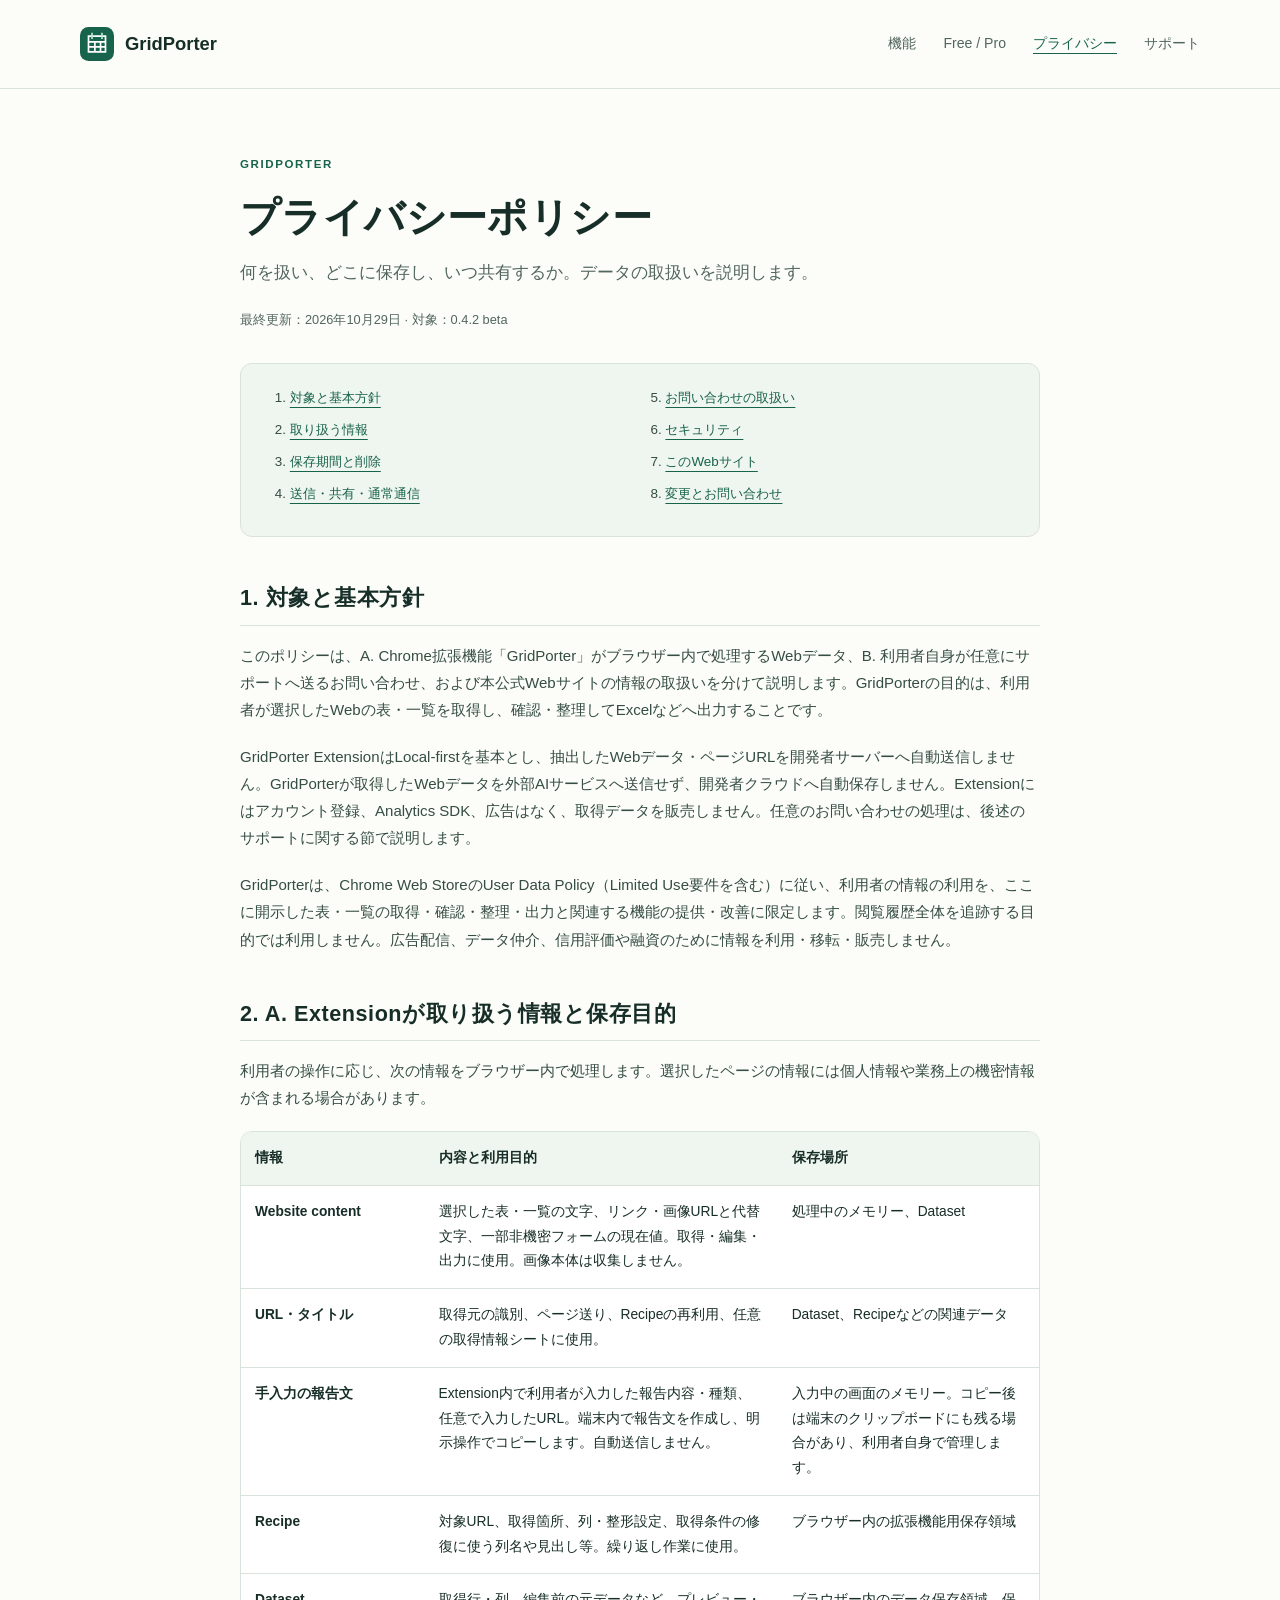
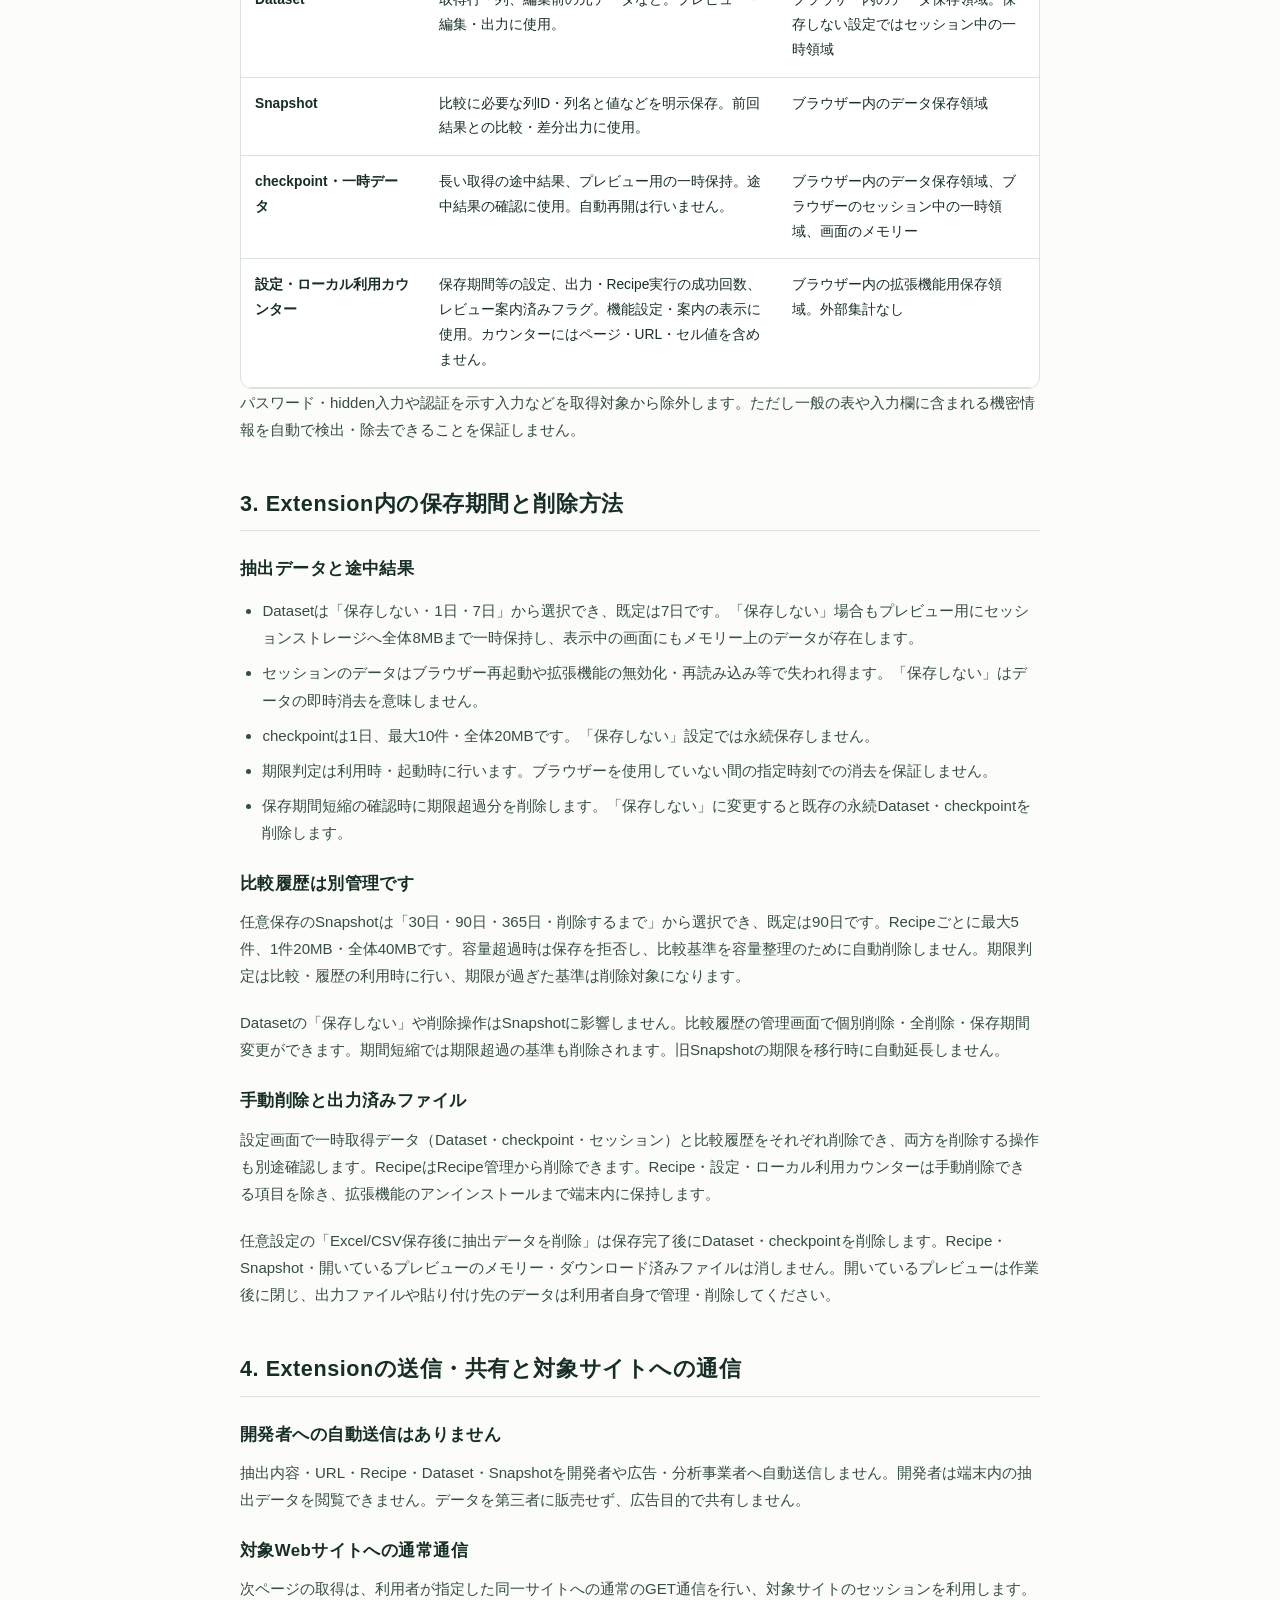
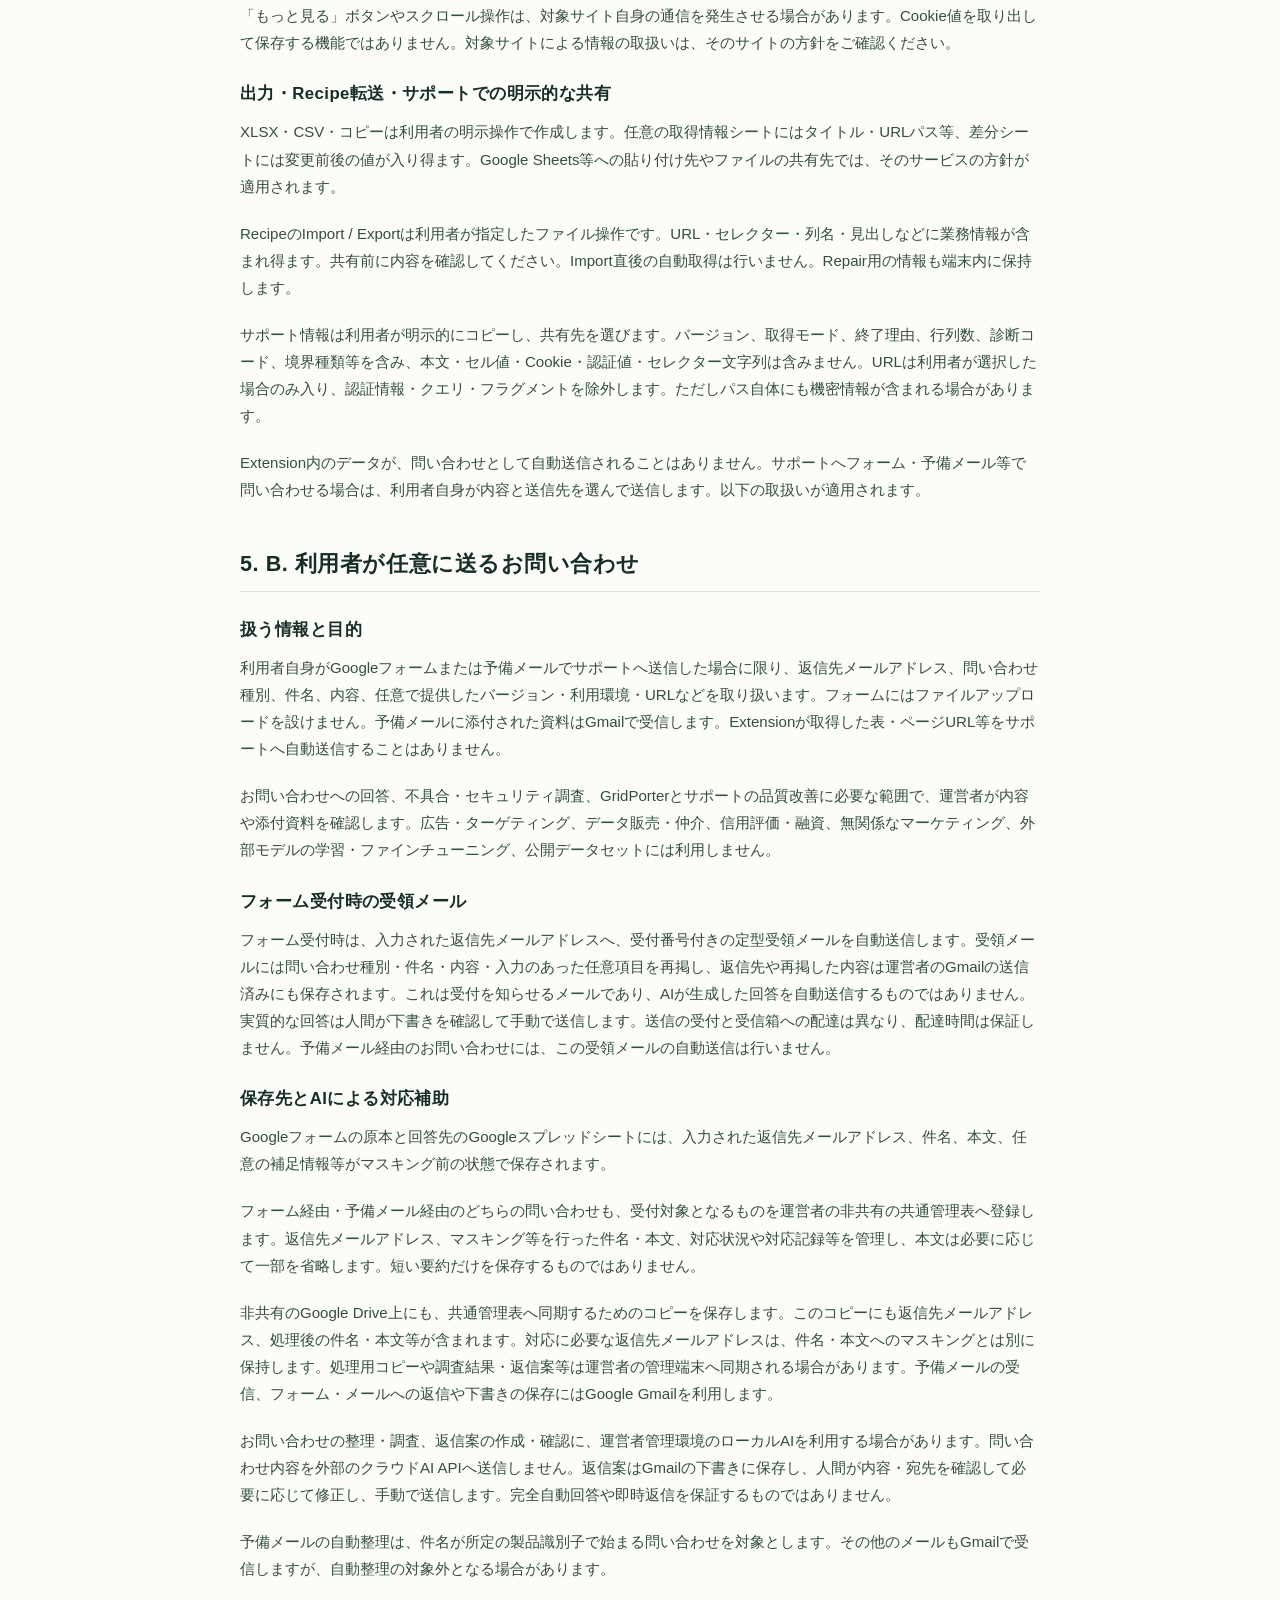
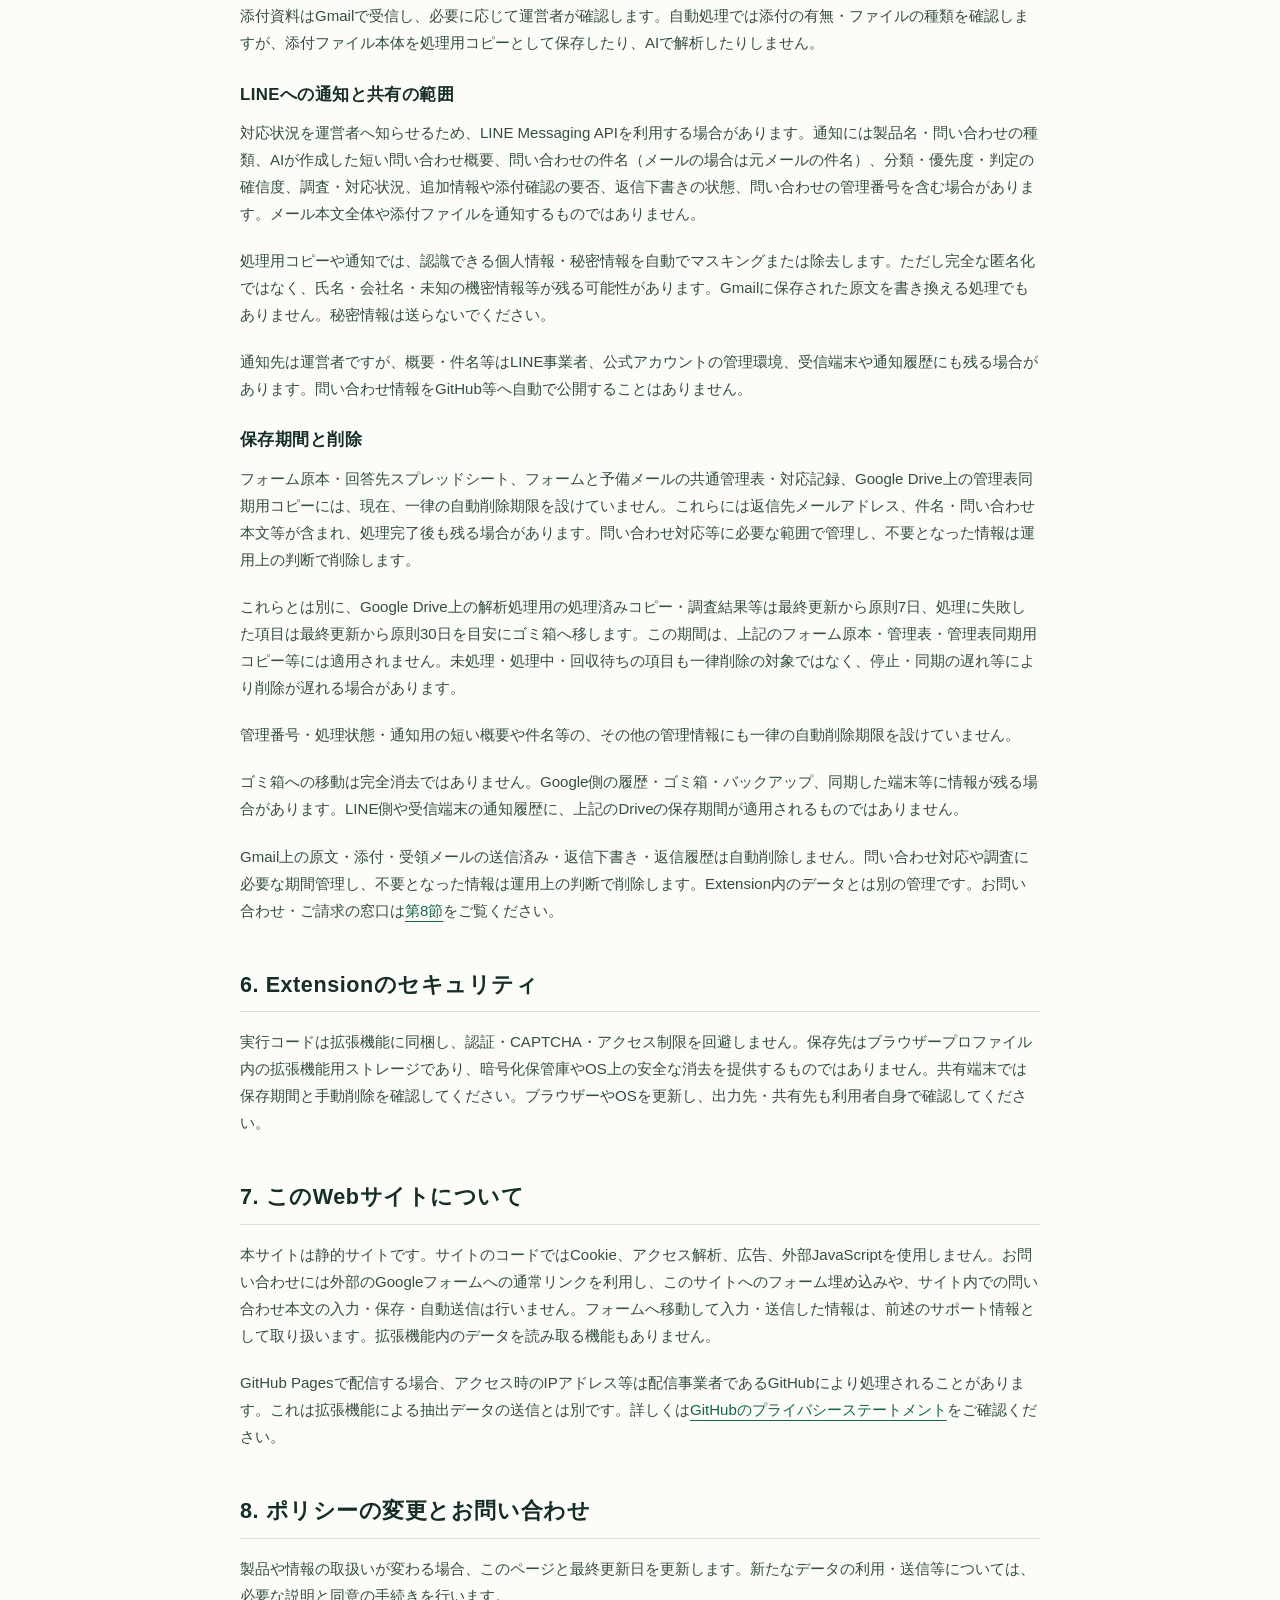
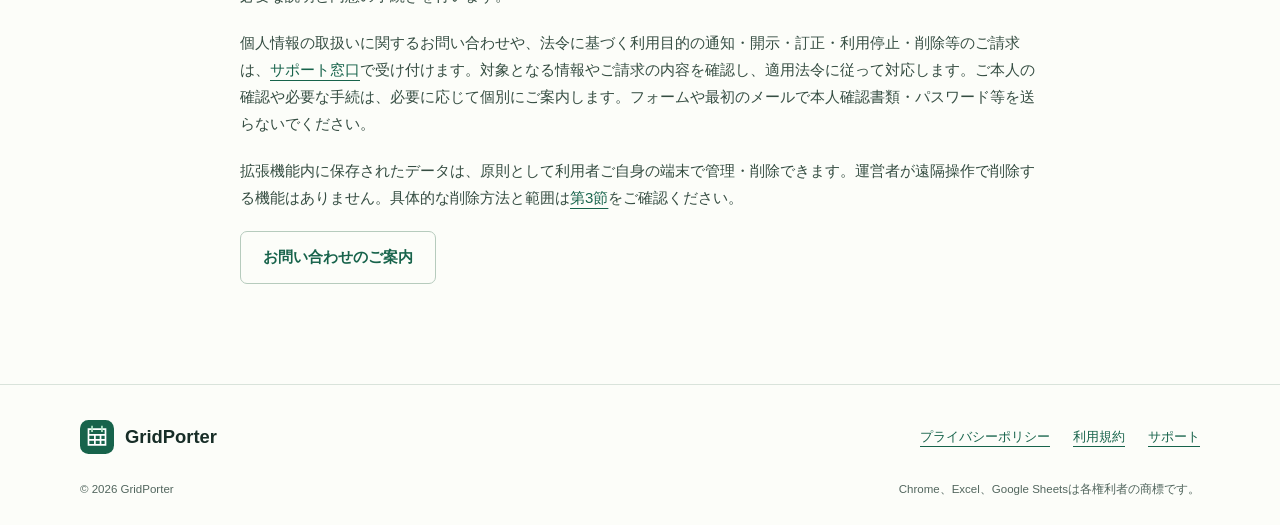
==== commit 0db0cd4f: "Sync support form receipt disclosures and respondent link" ====
--- a/privacy/index.html
+++ b/privacy/index.html
@@ -46,10 +46,11 @@
 <h3>対象Webサイトへの通常通信</h3><p>次ページの取得は、利用者が指定した同一サイトへの通常のGET通信を行い、対象サイトのセッションを利用します。「もっと見る」ボタンやスクロール操作は、対象サイト自身の通信を発生させる場合があります。Cookie値を取り出して保存する機能ではありません。対象サイトによる情報の取扱いは、そのサイトの方針をご確認ください。</p>
 <h3>出力・Recipe転送・サポートでの明示的な共有</h3><p>XLSX・CSV・コピーは利用者の明示操作で作成します。任意の取得情報シートにはタイトル・URLパス等、差分シートには変更前後の値が入り得ます。Google Sheets等への貼り付け先やファイルの共有先では、そのサービスの方針が適用されます。</p><p>RecipeのImport / Exportは利用者が指定したファイル操作です。URL・セレクター・列名・見出しなどに業務情報が含まれ得ます。共有前に内容を確認してください。Import直後の自動取得は行いません。Repair用の情報も端末内に保持します。</p><p>サポート情報は利用者が明示的にコピーし、共有先を選びます。バージョン、取得モード、終了理由、行列数、診断コード、境界種類等を含み、本文・セル値・Cookie・認証値・セレクター文字列は含みません。URLは利用者が選択した場合のみ入り、認証情報・クエリ・フラグメントを除外します。ただしパス自体にも機密情報が含まれる場合があります。</p><p>Extension内のデータが、問い合わせとして自動送信されることはありません。サポートへフォーム・予備メール等で問い合わせる場合は、利用者自身が内容と送信先を選んで送信します。以下の取扱いが適用されます。</p>
 <h2 id="support-data">5. B. 利用者が任意に送るお問い合わせ</h2>
-<h3>扱う情報と目的</h3><p>利用者自身がGoogleフォームまたは予備メールでサポートへ送信した場合に限り、返信先メールアドレス、問い合わせ種別、件名、内容、任意で提供したバージョン・利用環境・URL・報告文などを取り扱います。フォームにはファイルアップロードを設けません。予備メールに添付された資料はGmailで受信します。Extensionが取得した表・ページURL等をサポートへ自動送信することはありません。</p><p>お問い合わせへの回答、不具合・セキュリティ調査、GridPorterとサポートの品質改善に必要な範囲で、運営者が内容や添付資料を確認します。広告・ターゲティング、データ販売・仲介、信用評価・融資、無関係なマーケティング、外部モデルの学習・ファインチューニング、公開データセットには利用しません。</p>
+<h3>扱う情報と目的</h3><p>利用者自身がGoogleフォームまたは予備メールでサポートへ送信した場合に限り、返信先メールアドレス、問い合わせ種別、件名、内容、任意で提供したバージョン・利用環境・URLなどを取り扱います。フォームにはファイルアップロードを設けません。予備メールに添付された資料はGmailで受信します。Extensionが取得した表・ページURL等をサポートへ自動送信することはありません。</p><p>お問い合わせへの回答、不具合・セキュリティ調査、GridPorterとサポートの品質改善に必要な範囲で、運営者が内容や添付資料を確認します。広告・ターゲティング、データ販売・仲介、信用評価・融資、無関係なマーケティング、外部モデルの学習・ファインチューニング、公開データセットには利用しません。</p>
+<h3>フォーム受付時の受領メール</h3><p>フォーム受付時は、入力された返信先メールアドレスへ、受付番号付きの定型受領メールを自動送信します。受領メールには問い合わせ種別・件名・内容・入力のあった任意項目を再掲し、返信先や再掲した内容は運営者のGmailの送信済みにも保存されます。これは受付を知らせるメールであり、AIが生成した回答を自動送信するものではありません。実質的な回答は人間が下書きを確認して手動で送信します。送信の受付と受信箱への配達は異なり、配達時間は保証しません。予備メール経由のお問い合わせには、この受領メールの自動送信は行いません。</p>
 <h3>保存先とAIによる対応補助</h3><p>Googleフォームの原本と回答先のGoogleスプレッドシートには、入力された返信先メールアドレス、件名、本文、任意の補足情報等がマスキング前の状態で保存されます。</p><p>フォーム経由・予備メール経由のどちらの問い合わせも、受付対象となるものを運営者の非共有の共通管理表へ登録します。返信先メールアドレス、マスキング等を行った件名・本文、対応状況や対応記録等を管理し、本文は必要に応じて一部を省略します。短い要約だけを保存するものではありません。</p><p>非共有のGoogle Drive上にも、共通管理表へ同期するためのコピーを保存します。このコピーにも返信先メールアドレス、処理後の件名・本文等が含まれます。対応に必要な返信先メールアドレスは、件名・本文へのマスキングとは別に保持します。処理用コピーや調査結果・返信案等は運営者の管理端末へ同期される場合があります。予備メールの受信、フォーム・メールへの返信や下書きの保存にはGoogle Gmailを利用します。</p><p>お問い合わせの整理・調査、返信案の作成・確認に、運営者管理環境のローカルAIを利用する場合があります。問い合わせ内容を外部のクラウドAI APIへ送信しません。返信案はGmailの下書きに保存し、人間が内容・宛先を確認して必要に応じて修正し、手動で送信します。完全自動回答や即時返信を保証するものではありません。</p><p>予備メールの自動整理は、件名が所定の製品識別子で始まる問い合わせを対象とします。その他のメールもGmailで受信しますが、自動整理の対象外となる場合があります。</p><p>添付資料はGmailで受信し、必要に応じて運営者が確認します。自動処理では添付の有無・ファイルの種類を確認しますが、添付ファイル本体を処理用コピーとして保存したり、AIで解析したりしません。</p>
 <h3>LINEへの通知と共有の範囲</h3><p>対応状況を運営者へ知らせるため、LINE Messaging APIを利用する場合があります。通知には製品名・問い合わせの種類、AIが作成した短い問い合わせ概要、問い合わせの件名（メールの場合は元メールの件名）、分類・優先度・判定の確信度、調査・対応状況、追加情報や添付確認の要否、返信下書きの状態、問い合わせの管理番号を含む場合があります。メール本文全体や添付ファイルを通知するものではありません。</p><p>処理用コピーや通知では、認識できる個人情報・秘密情報を自動でマスキングまたは除去します。ただし完全な匿名化ではなく、氏名・会社名・未知の機密情報等が残る可能性があります。Gmailに保存された原文を書き換える処理でもありません。秘密情報は送らないでください。</p><p>通知先は運営者ですが、概要・件名等はLINE事業者、公式アカウントの管理環境、受信端末や通知履歴にも残る場合があります。問い合わせ情報をGitHub等へ自動で公開することはありません。</p>
-<h3>保存期間と削除</h3><p>フォーム原本・回答先スプレッドシート、フォームと予備メールの共通管理表・対応記録、Google Drive上の管理表同期用コピーには、現在、一律の自動削除期限を設けていません。これらには返信先メールアドレス、件名・問い合わせ本文等が含まれ、処理完了後も残る場合があります。問い合わせ対応等に必要な範囲で管理し、不要となった情報は運用上の判断で削除します。</p><p>これらとは別に、Google Drive上の解析処理用の処理済みコピー・調査結果等は最終更新から原則7日、処理に失敗した項目は最終更新から原則30日を目安にゴミ箱へ移します。この期間は、上記のフォーム原本・管理表・管理表同期用コピー等には適用されません。未処理・処理中・回収待ちの項目も一律削除の対象ではなく、停止・同期の遅れ等により削除が遅れる場合があります。</p><p>管理番号・処理状態・通知用の短い概要や件名等の、その他の管理情報にも一律の自動削除期限を設けていません。</p><p>ゴミ箱への移動は完全消去ではありません。Google側の履歴・ゴミ箱・バックアップ、同期した端末等に情報が残る場合があります。LINE側や受信端末の通知履歴に、上記のDriveの保存期間が適用されるものではありません。</p><p>Gmail上の原文・添付・返信下書き・返信履歴は自動削除しません。問い合わせ対応や調査に必要な期間管理し、不要となった情報は運用上の判断で削除します。Extension内のデータとは別の管理です。お問い合わせ・ご請求の窓口は<a href="#changes">第8節</a>をご覧ください。</p>
+<h3>保存期間と削除</h3><p>フォーム原本・回答先スプレッドシート、フォームと予備メールの共通管理表・対応記録、Google Drive上の管理表同期用コピーには、現在、一律の自動削除期限を設けていません。これらには返信先メールアドレス、件名・問い合わせ本文等が含まれ、処理完了後も残る場合があります。問い合わせ対応等に必要な範囲で管理し、不要となった情報は運用上の判断で削除します。</p><p>これらとは別に、Google Drive上の解析処理用の処理済みコピー・調査結果等は最終更新から原則7日、処理に失敗した項目は最終更新から原則30日を目安にゴミ箱へ移します。この期間は、上記のフォーム原本・管理表・管理表同期用コピー等には適用されません。未処理・処理中・回収待ちの項目も一律削除の対象ではなく、停止・同期の遅れ等により削除が遅れる場合があります。</p><p>管理番号・処理状態・通知用の短い概要や件名等の、その他の管理情報にも一律の自動削除期限を設けていません。</p><p>ゴミ箱への移動は完全消去ではありません。Google側の履歴・ゴミ箱・バックアップ、同期した端末等に情報が残る場合があります。LINE側や受信端末の通知履歴に、上記のDriveの保存期間が適用されるものではありません。</p><p>Gmail上の原文・添付・受領メールの送信済み・返信下書き・返信履歴は自動削除しません。問い合わせ対応や調査に必要な期間管理し、不要となった情報は運用上の判断で削除します。Extension内のデータとは別の管理です。お問い合わせ・ご請求の窓口は<a href="#changes">第8節</a>をご覧ください。</p>
 <h2 id="security">6. Extensionのセキュリティ</h2><p>実行コードは拡張機能に同梱し、認証・CAPTCHA・アクセス制限を回避しません。保存先はブラウザープロファイル内の拡張機能用ストレージであり、暗号化保管庫やOS上の安全な消去を提供するものではありません。共有端末では保存期間と手動削除を確認してください。ブラウザーやOSを更新し、出力先・共有先も利用者自身で確認してください。</p>
 <h2 id="website">7. このWebサイトについて</h2><p>本サイトは静的サイトです。サイトのコードではCookie、アクセス解析、広告、外部JavaScriptを使用しません。お問い合わせには外部のGoogleフォームへの通常リンクを利用し、このサイトへのフォーム埋め込みや、サイト内での問い合わせ本文の入力・保存・自動送信は行いません。フォームへ移動して入力・送信した情報は、前述のサポート情報として取り扱います。拡張機能内のデータを読み取る機能もありません。</p><p>GitHub Pagesで配信する場合、アクセス時のIPアドレス等は配信事業者であるGitHubにより処理されることがあります。これは拡張機能による抽出データの送信とは別です。詳しくは<a href="https://docs.github.com/en/site-policy/privacy-policies/github-general-privacy-statement">GitHubのプライバシーステートメント</a>をご確認ください。</p>
 <h2 id="changes">8. ポリシーの変更とお問い合わせ</h2><p>製品や情報の取扱いが変わる場合、このページと最終更新日を更新します。新たなデータの利用・送信等については、必要な説明と同意の手続きを行います。</p><p>個人情報の取扱いに関するお問い合わせや、法令に基づく利用目的の通知・開示・訂正・利用停止・削除等のご請求は、<a href="../support/#contact-options">サポート窓口</a>で受け付けます。対象となる情報やご請求の内容を確認し、適用法令に従って対応します。ご本人の確認や必要な手続は、必要に応じて個別にご案内します。フォームや最初のメールで本人確認書類・パスワード等を送らないでください。</p><p>拡張機能内に保存されたデータは、原則として利用者ご自身の端末で管理・削除できます。運営者が遠隔操作で削除する機能はありません。具体的な削除方法と範囲は<a href="#retention">第3節</a>をご確認ください。</p><p><a class="button secondary" href="../support/#contact-options">お問い合わせのご案内</a></p></article></main>
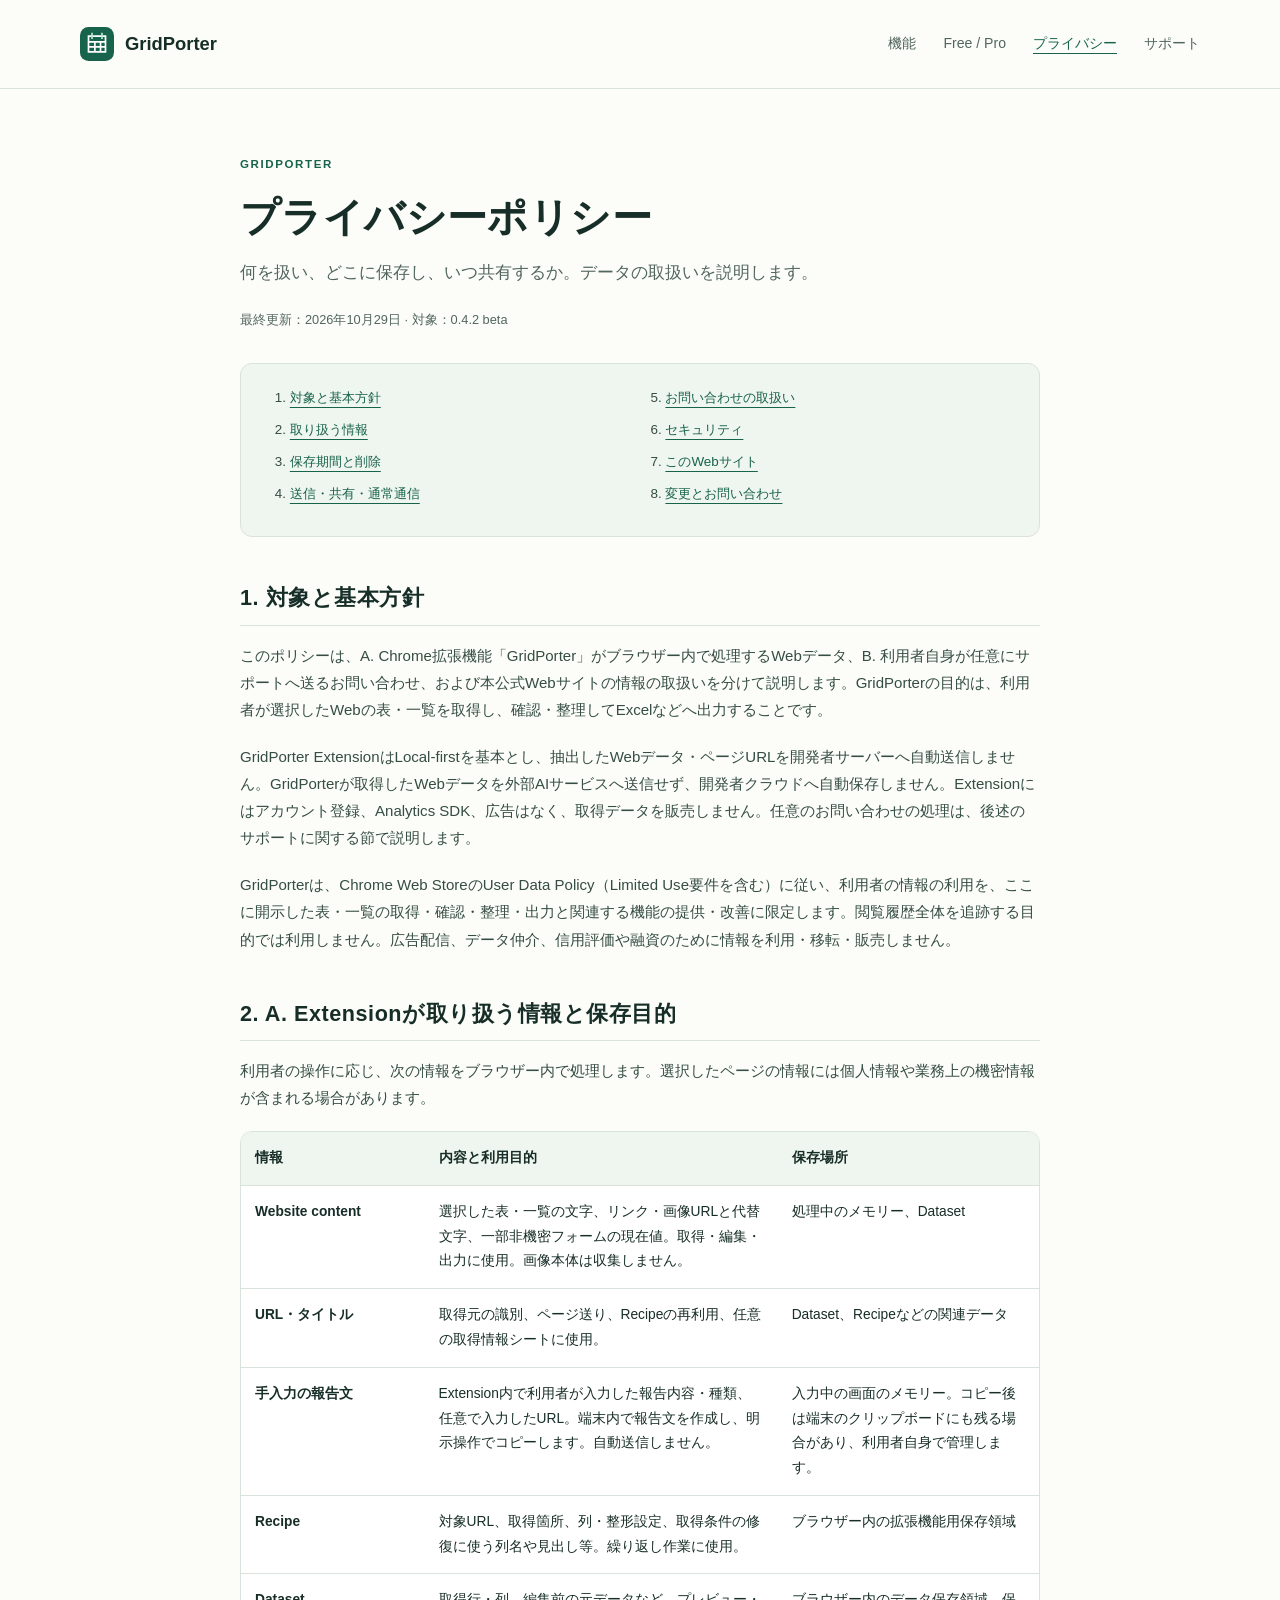
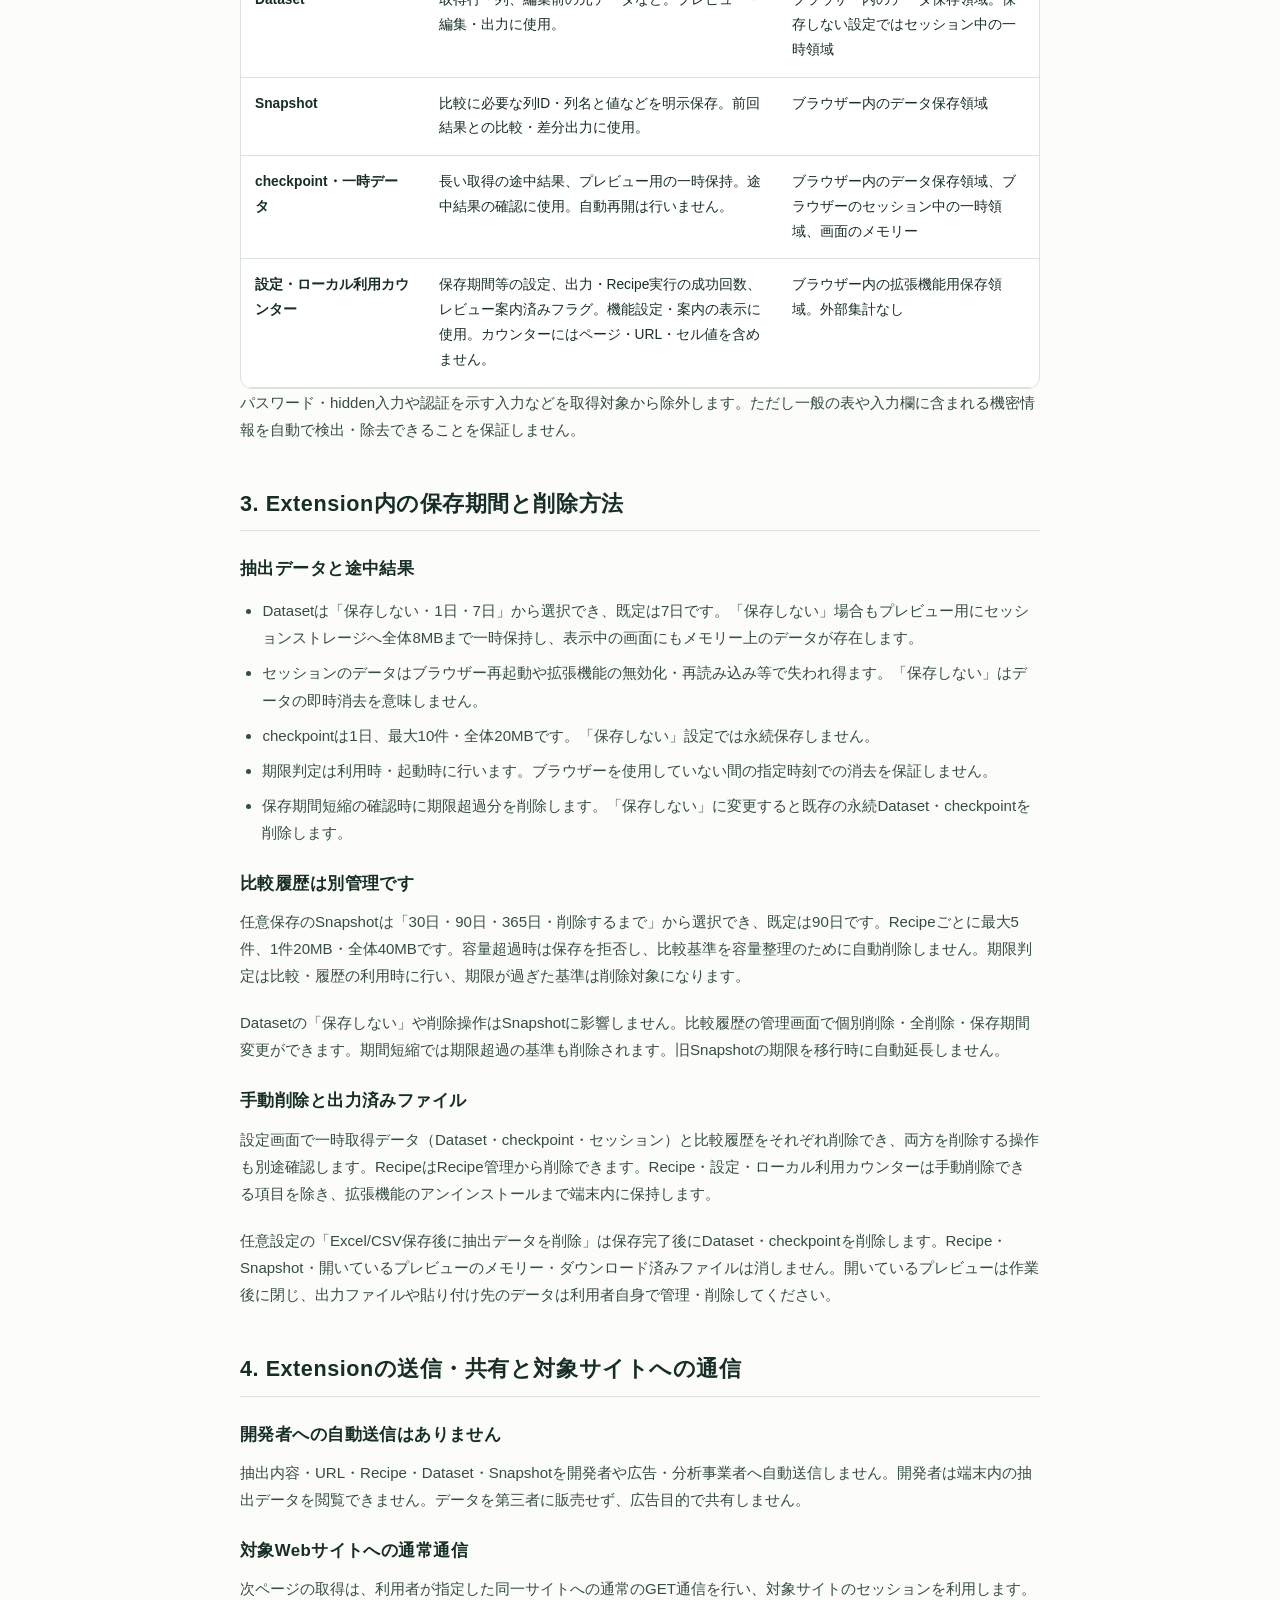
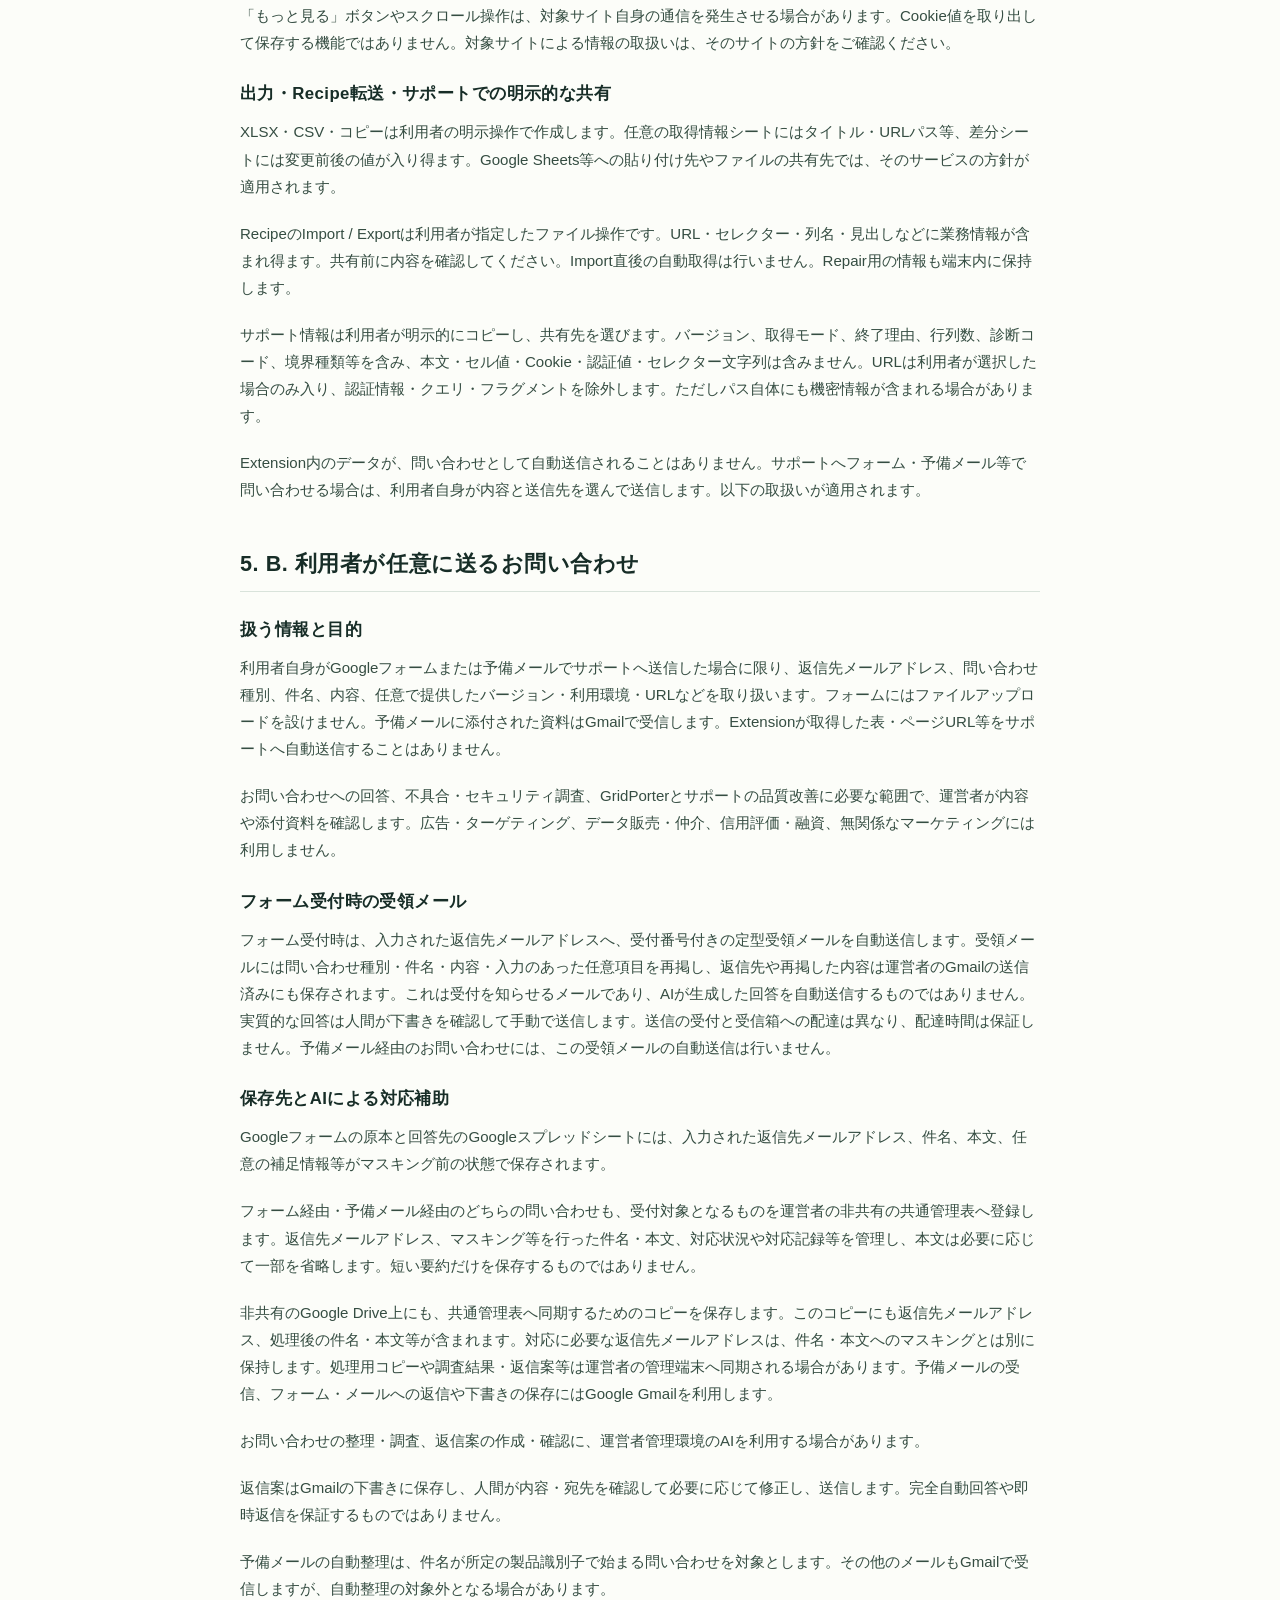
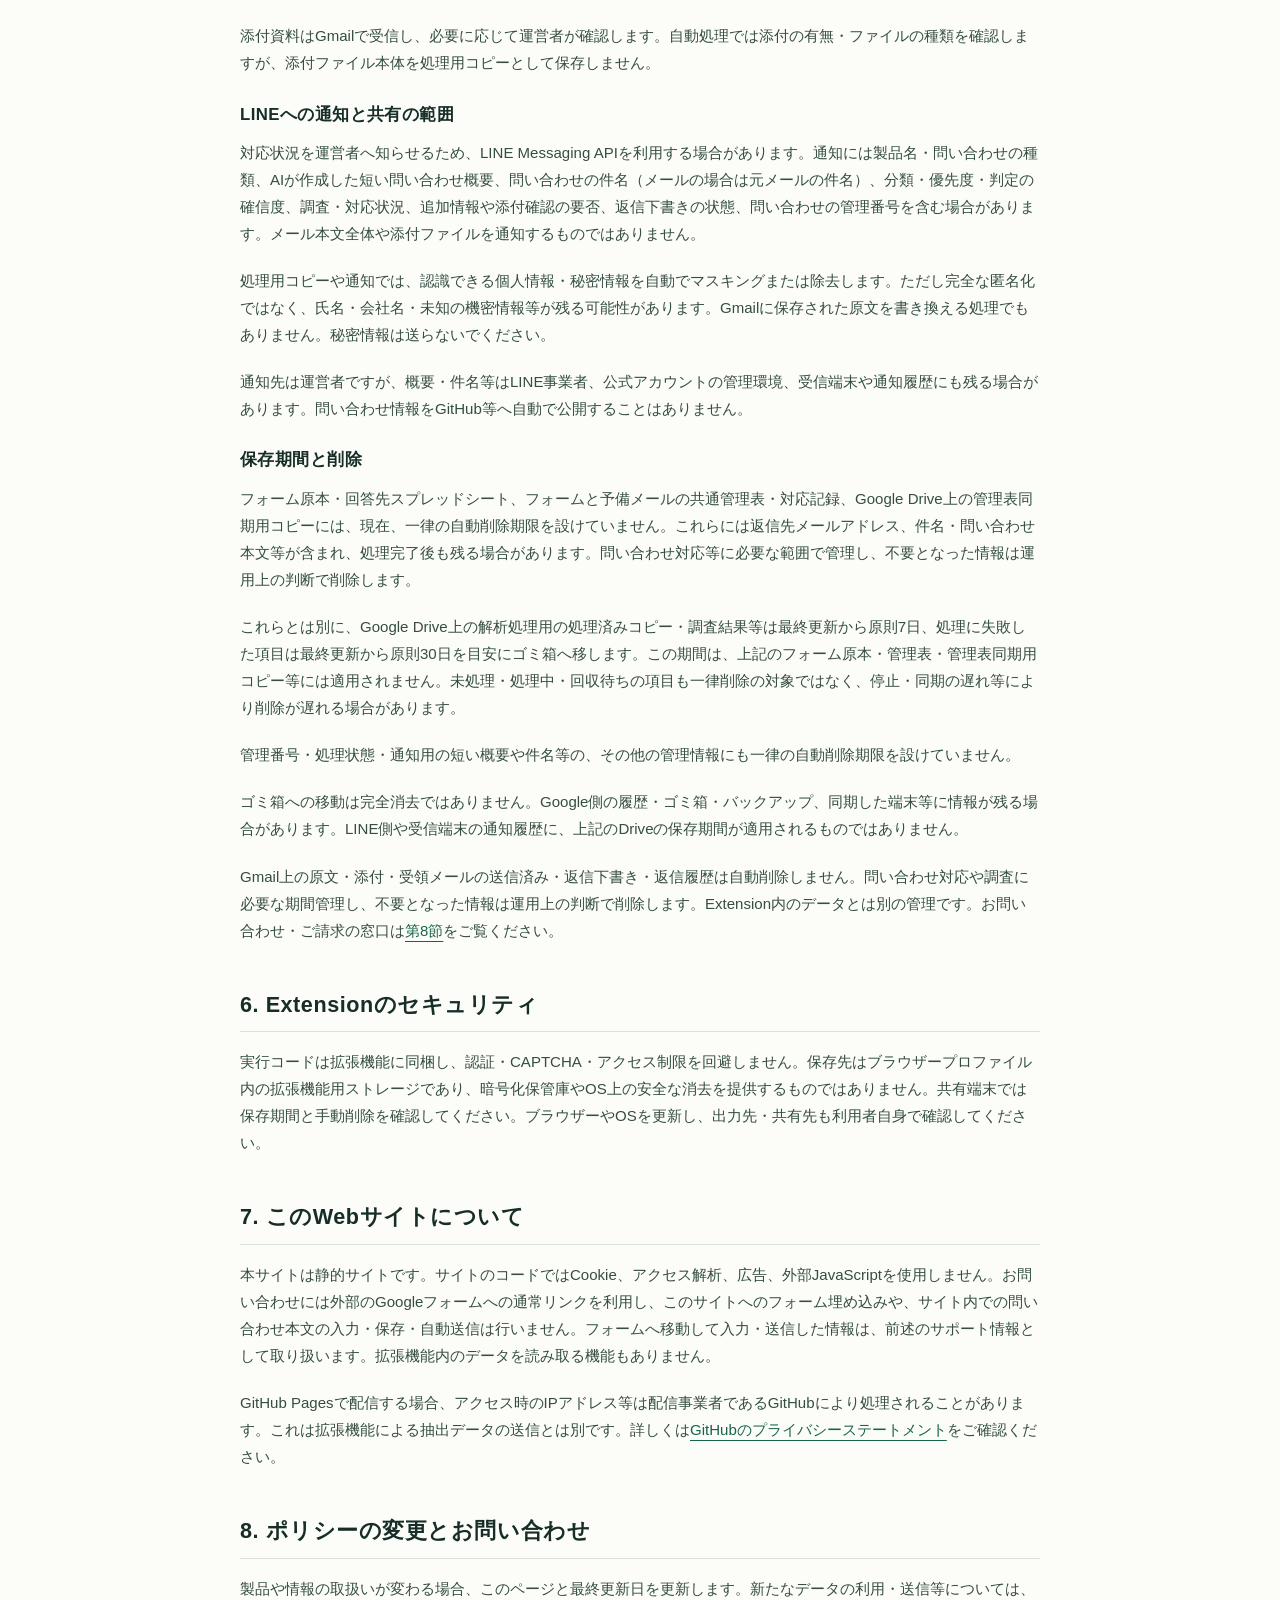
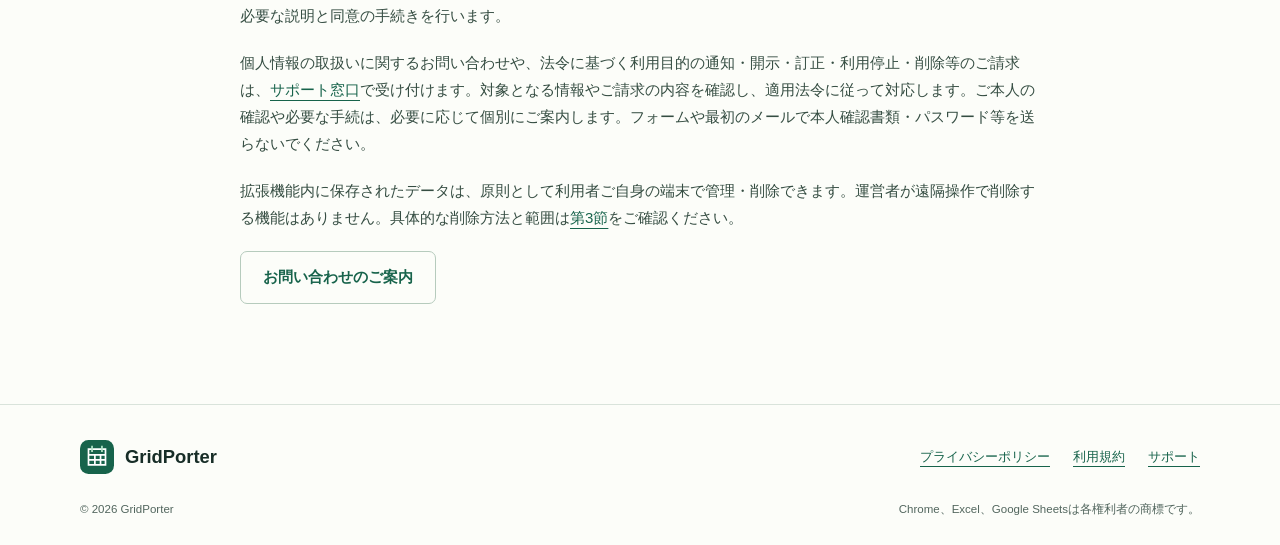
==== commit 132b95ca: "Apply requested privacy wording" ====
--- a/privacy/index.html
+++ b/privacy/index.html
@@ -46,9 +46,9 @@
 <h3>対象Webサイトへの通常通信</h3><p>次ページの取得は、利用者が指定した同一サイトへの通常のGET通信を行い、対象サイトのセッションを利用します。「もっと見る」ボタンやスクロール操作は、対象サイト自身の通信を発生させる場合があります。Cookie値を取り出して保存する機能ではありません。対象サイトによる情報の取扱いは、そのサイトの方針をご確認ください。</p>
 <h3>出力・Recipe転送・サポートでの明示的な共有</h3><p>XLSX・CSV・コピーは利用者の明示操作で作成します。任意の取得情報シートにはタイトル・URLパス等、差分シートには変更前後の値が入り得ます。Google Sheets等への貼り付け先やファイルの共有先では、そのサービスの方針が適用されます。</p><p>RecipeのImport / Exportは利用者が指定したファイル操作です。URL・セレクター・列名・見出しなどに業務情報が含まれ得ます。共有前に内容を確認してください。Import直後の自動取得は行いません。Repair用の情報も端末内に保持します。</p><p>サポート情報は利用者が明示的にコピーし、共有先を選びます。バージョン、取得モード、終了理由、行列数、診断コード、境界種類等を含み、本文・セル値・Cookie・認証値・セレクター文字列は含みません。URLは利用者が選択した場合のみ入り、認証情報・クエリ・フラグメントを除外します。ただしパス自体にも機密情報が含まれる場合があります。</p><p>Extension内のデータが、問い合わせとして自動送信されることはありません。サポートへフォーム・予備メール等で問い合わせる場合は、利用者自身が内容と送信先を選んで送信します。以下の取扱いが適用されます。</p>
 <h2 id="support-data">5. B. 利用者が任意に送るお問い合わせ</h2>
-<h3>扱う情報と目的</h3><p>利用者自身がGoogleフォームまたは予備メールでサポートへ送信した場合に限り、返信先メールアドレス、問い合わせ種別、件名、内容、任意で提供したバージョン・利用環境・URLなどを取り扱います。フォームにはファイルアップロードを設けません。予備メールに添付された資料はGmailで受信します。Extensionが取得した表・ページURL等をサポートへ自動送信することはありません。</p><p>お問い合わせへの回答、不具合・セキュリティ調査、GridPorterとサポートの品質改善に必要な範囲で、運営者が内容や添付資料を確認します。広告・ターゲティング、データ販売・仲介、信用評価・融資、無関係なマーケティング、外部モデルの学習・ファインチューニング、公開データセットには利用しません。</p>
+<h3>扱う情報と目的</h3><p>利用者自身がGoogleフォームまたは予備メールでサポートへ送信した場合に限り、返信先メールアドレス、問い合わせ種別、件名、内容、任意で提供したバージョン・利用環境・URLなどを取り扱います。フォームにはファイルアップロードを設けません。予備メールに添付された資料はGmailで受信します。Extensionが取得した表・ページURL等をサポートへ自動送信することはありません。</p><p>お問い合わせへの回答、不具合・セキュリティ調査、GridPorterとサポートの品質改善に必要な範囲で、運営者が内容や添付資料を確認します。広告・ターゲティング、データ販売・仲介、信用評価・融資、無関係なマーケティングには利用しません。</p>
 <h3>フォーム受付時の受領メール</h3><p>フォーム受付時は、入力された返信先メールアドレスへ、受付番号付きの定型受領メールを自動送信します。受領メールには問い合わせ種別・件名・内容・入力のあった任意項目を再掲し、返信先や再掲した内容は運営者のGmailの送信済みにも保存されます。これは受付を知らせるメールであり、AIが生成した回答を自動送信するものではありません。実質的な回答は人間が下書きを確認して手動で送信します。送信の受付と受信箱への配達は異なり、配達時間は保証しません。予備メール経由のお問い合わせには、この受領メールの自動送信は行いません。</p>
-<h3>保存先とAIによる対応補助</h3><p>Googleフォームの原本と回答先のGoogleスプレッドシートには、入力された返信先メールアドレス、件名、本文、任意の補足情報等がマスキング前の状態で保存されます。</p><p>フォーム経由・予備メール経由のどちらの問い合わせも、受付対象となるものを運営者の非共有の共通管理表へ登録します。返信先メールアドレス、マスキング等を行った件名・本文、対応状況や対応記録等を管理し、本文は必要に応じて一部を省略します。短い要約だけを保存するものではありません。</p><p>非共有のGoogle Drive上にも、共通管理表へ同期するためのコピーを保存します。このコピーにも返信先メールアドレス、処理後の件名・本文等が含まれます。対応に必要な返信先メールアドレスは、件名・本文へのマスキングとは別に保持します。処理用コピーや調査結果・返信案等は運営者の管理端末へ同期される場合があります。予備メールの受信、フォーム・メールへの返信や下書きの保存にはGoogle Gmailを利用します。</p><p>お問い合わせの整理・調査、返信案の作成・確認に、運営者管理環境のローカルAIを利用する場合があります。問い合わせ内容を外部のクラウドAI APIへ送信しません。返信案はGmailの下書きに保存し、人間が内容・宛先を確認して必要に応じて修正し、手動で送信します。完全自動回答や即時返信を保証するものではありません。</p><p>予備メールの自動整理は、件名が所定の製品識別子で始まる問い合わせを対象とします。その他のメールもGmailで受信しますが、自動整理の対象外となる場合があります。</p><p>添付資料はGmailで受信し、必要に応じて運営者が確認します。自動処理では添付の有無・ファイルの種類を確認しますが、添付ファイル本体を処理用コピーとして保存したり、AIで解析したりしません。</p>
+<h3>保存先とAIによる対応補助</h3><p>Googleフォームの原本と回答先のGoogleスプレッドシートには、入力された返信先メールアドレス、件名、本文、任意の補足情報等がマスキング前の状態で保存されます。</p><p>フォーム経由・予備メール経由のどちらの問い合わせも、受付対象となるものを運営者の非共有の共通管理表へ登録します。返信先メールアドレス、マスキング等を行った件名・本文、対応状況や対応記録等を管理し、本文は必要に応じて一部を省略します。短い要約だけを保存するものではありません。</p><p>非共有のGoogle Drive上にも、共通管理表へ同期するためのコピーを保存します。このコピーにも返信先メールアドレス、処理後の件名・本文等が含まれます。対応に必要な返信先メールアドレスは、件名・本文へのマスキングとは別に保持します。処理用コピーや調査結果・返信案等は運営者の管理端末へ同期される場合があります。予備メールの受信、フォーム・メールへの返信や下書きの保存にはGoogle Gmailを利用します。</p><p>お問い合わせの整理・調査、返信案の作成・確認に、運営者管理環境のAIを利用する場合があります。</p><p>返信案はGmailの下書きに保存し、人間が内容・宛先を確認して必要に応じて修正し、送信します。完全自動回答や即時返信を保証するものではありません。</p><p>予備メールの自動整理は、件名が所定の製品識別子で始まる問い合わせを対象とします。その他のメールもGmailで受信しますが、自動整理の対象外となる場合があります。</p><p>添付資料はGmailで受信し、必要に応じて運営者が確認します。自動処理では添付の有無・ファイルの種類を確認しますが、添付ファイル本体を処理用コピーとして保存しません。</p>
 <h3>LINEへの通知と共有の範囲</h3><p>対応状況を運営者へ知らせるため、LINE Messaging APIを利用する場合があります。通知には製品名・問い合わせの種類、AIが作成した短い問い合わせ概要、問い合わせの件名（メールの場合は元メールの件名）、分類・優先度・判定の確信度、調査・対応状況、追加情報や添付確認の要否、返信下書きの状態、問い合わせの管理番号を含む場合があります。メール本文全体や添付ファイルを通知するものではありません。</p><p>処理用コピーや通知では、認識できる個人情報・秘密情報を自動でマスキングまたは除去します。ただし完全な匿名化ではなく、氏名・会社名・未知の機密情報等が残る可能性があります。Gmailに保存された原文を書き換える処理でもありません。秘密情報は送らないでください。</p><p>通知先は運営者ですが、概要・件名等はLINE事業者、公式アカウントの管理環境、受信端末や通知履歴にも残る場合があります。問い合わせ情報をGitHub等へ自動で公開することはありません。</p>
 <h3>保存期間と削除</h3><p>フォーム原本・回答先スプレッドシート、フォームと予備メールの共通管理表・対応記録、Google Drive上の管理表同期用コピーには、現在、一律の自動削除期限を設けていません。これらには返信先メールアドレス、件名・問い合わせ本文等が含まれ、処理完了後も残る場合があります。問い合わせ対応等に必要な範囲で管理し、不要となった情報は運用上の判断で削除します。</p><p>これらとは別に、Google Drive上の解析処理用の処理済みコピー・調査結果等は最終更新から原則7日、処理に失敗した項目は最終更新から原則30日を目安にゴミ箱へ移します。この期間は、上記のフォーム原本・管理表・管理表同期用コピー等には適用されません。未処理・処理中・回収待ちの項目も一律削除の対象ではなく、停止・同期の遅れ等により削除が遅れる場合があります。</p><p>管理番号・処理状態・通知用の短い概要や件名等の、その他の管理情報にも一律の自動削除期限を設けていません。</p><p>ゴミ箱への移動は完全消去ではありません。Google側の履歴・ゴミ箱・バックアップ、同期した端末等に情報が残る場合があります。LINE側や受信端末の通知履歴に、上記のDriveの保存期間が適用されるものではありません。</p><p>Gmail上の原文・添付・受領メールの送信済み・返信下書き・返信履歴は自動削除しません。問い合わせ対応や調査に必要な期間管理し、不要となった情報は運用上の判断で削除します。Extension内のデータとは別の管理です。お問い合わせ・ご請求の窓口は<a href="#changes">第8節</a>をご覧ください。</p>
 <h2 id="security">6. Extensionのセキュリティ</h2><p>実行コードは拡張機能に同梱し、認証・CAPTCHA・アクセス制限を回避しません。保存先はブラウザープロファイル内の拡張機能用ストレージであり、暗号化保管庫やOS上の安全な消去を提供するものではありません。共有端末では保存期間と手動削除を確認してください。ブラウザーやOSを更新し、出力先・共有先も利用者自身で確認してください。</p>
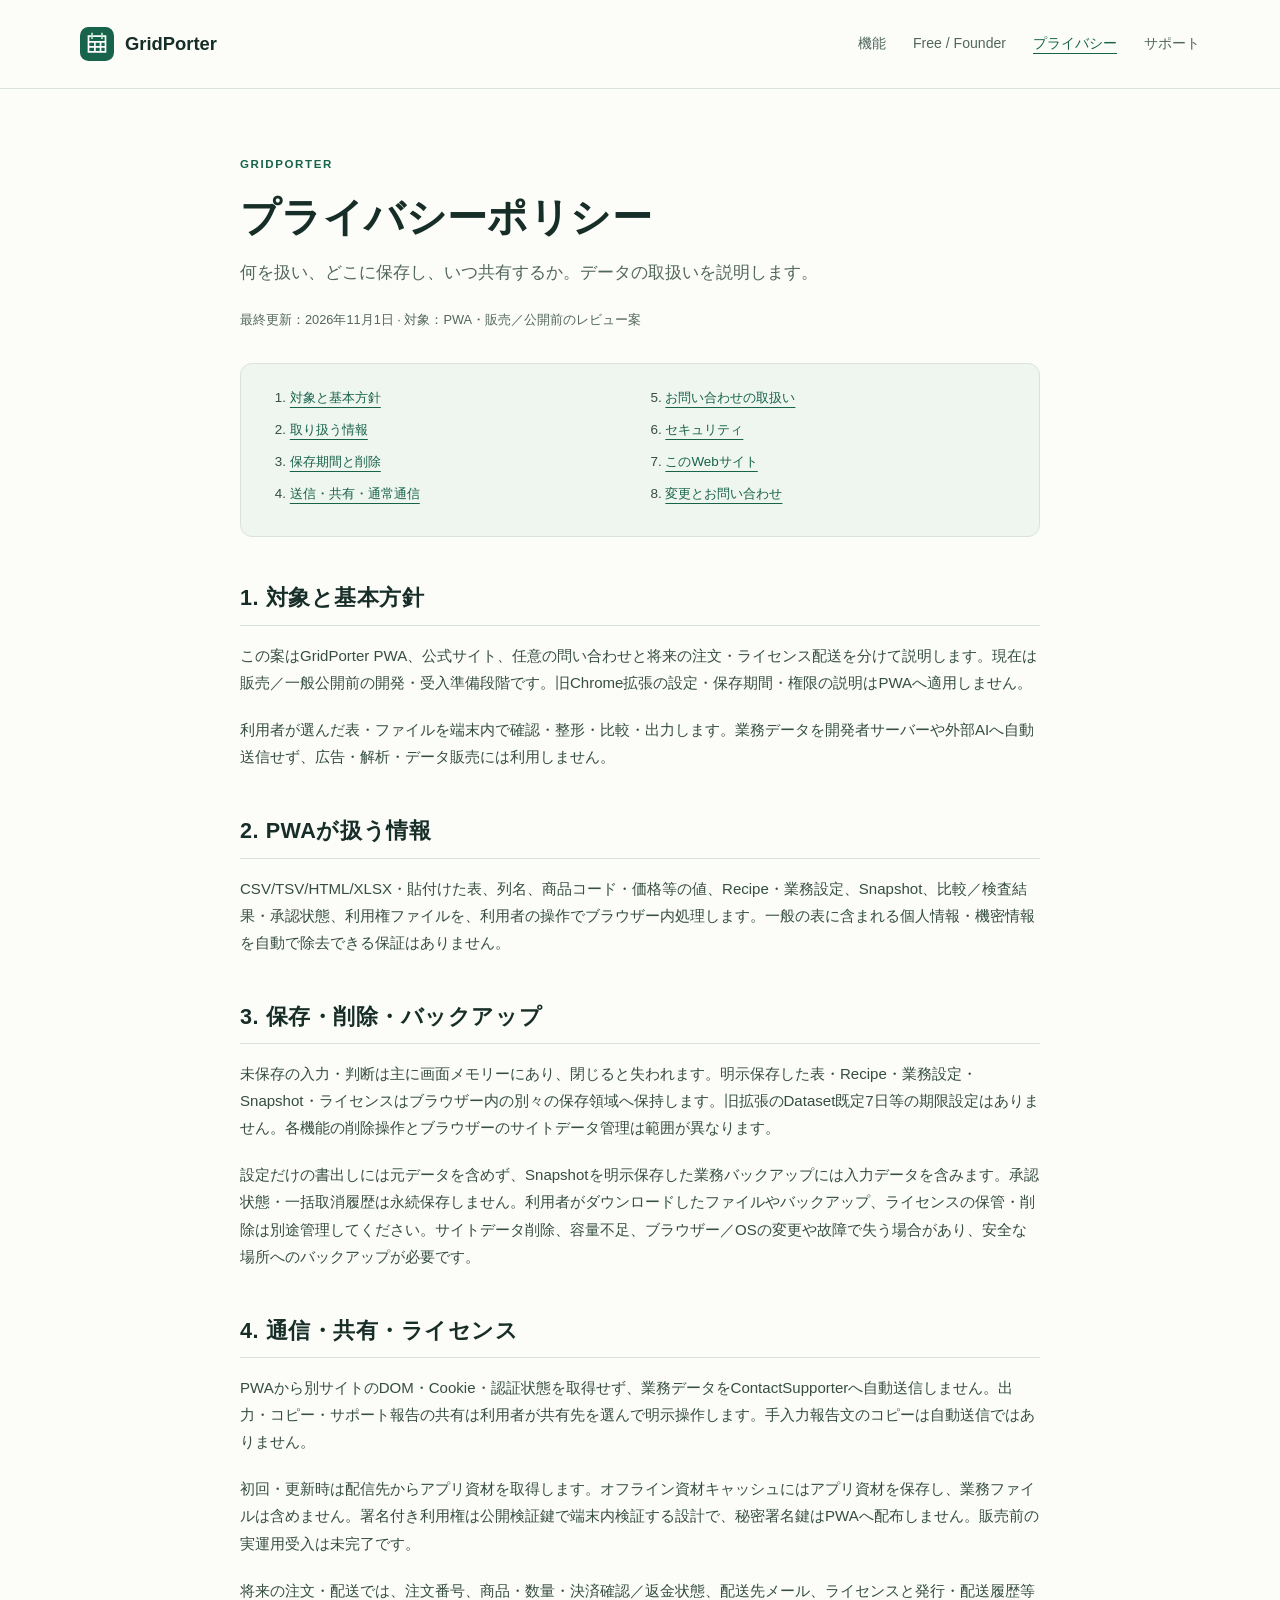
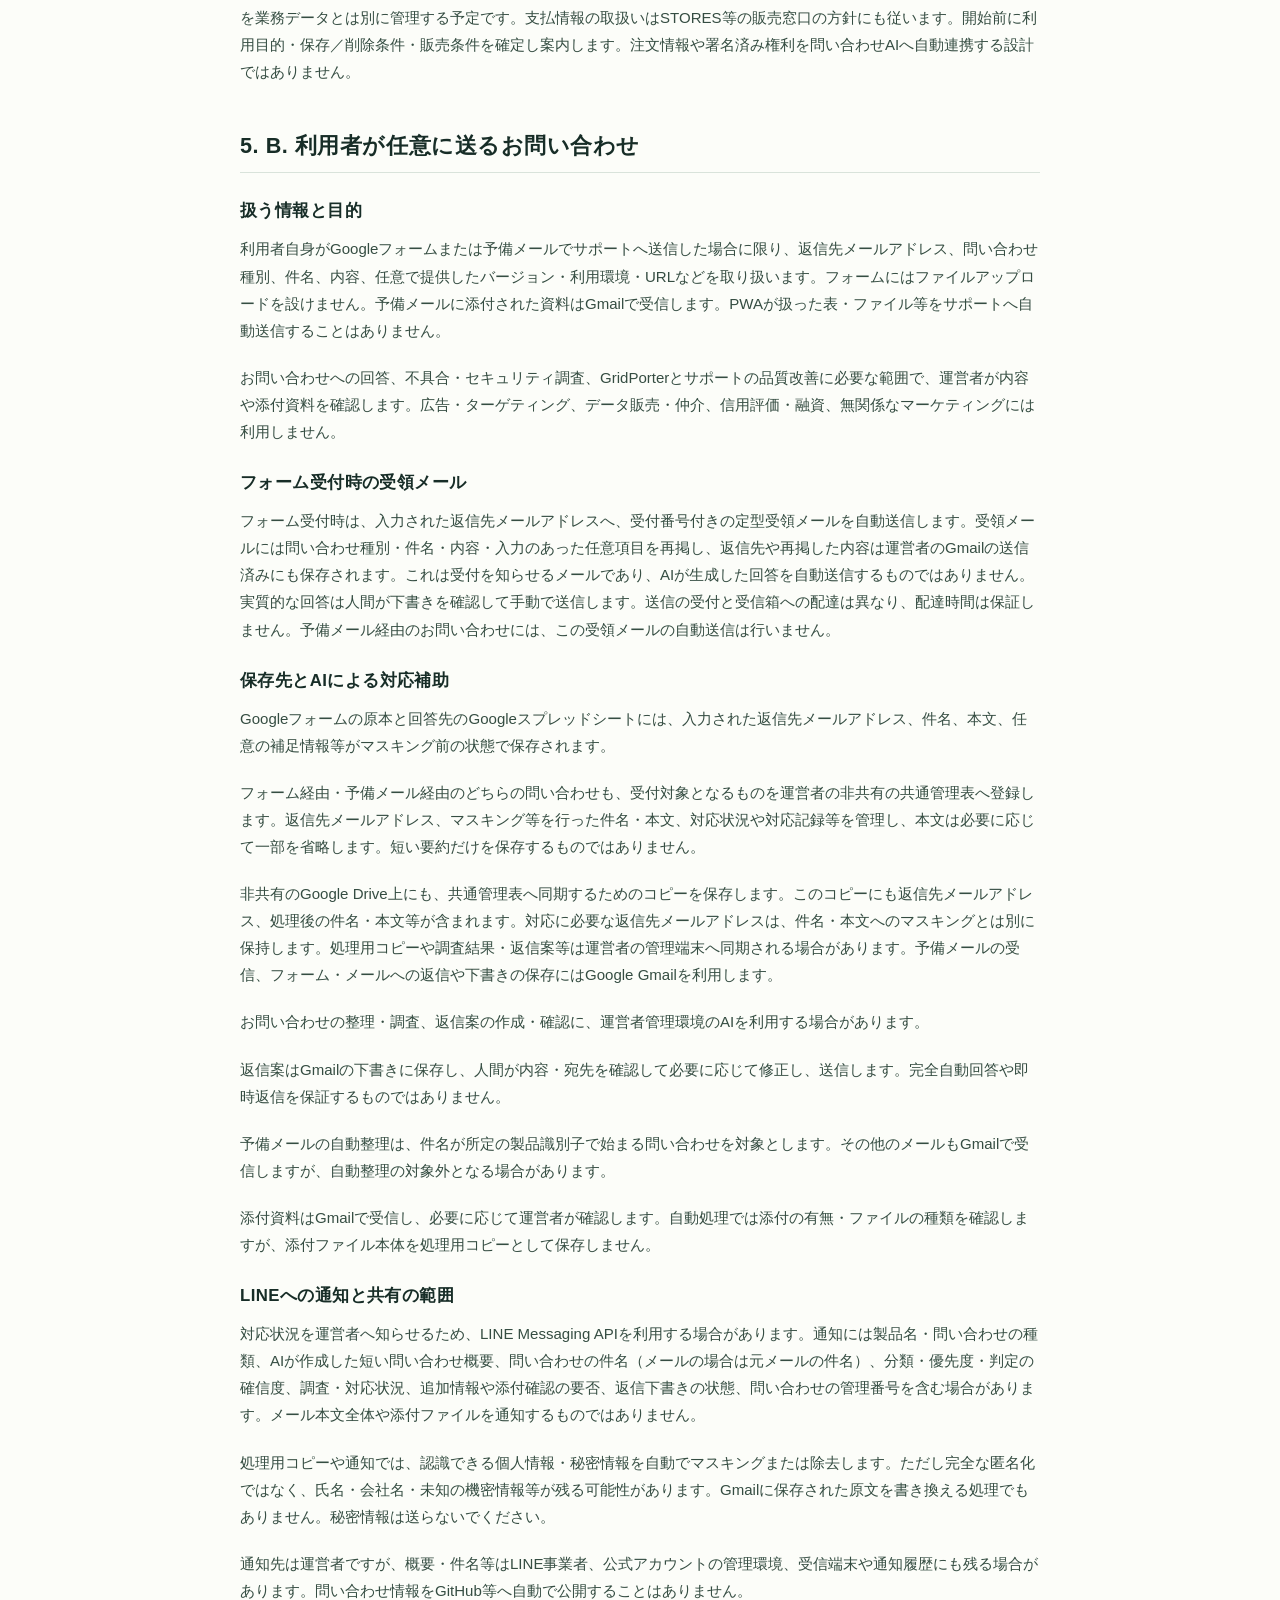
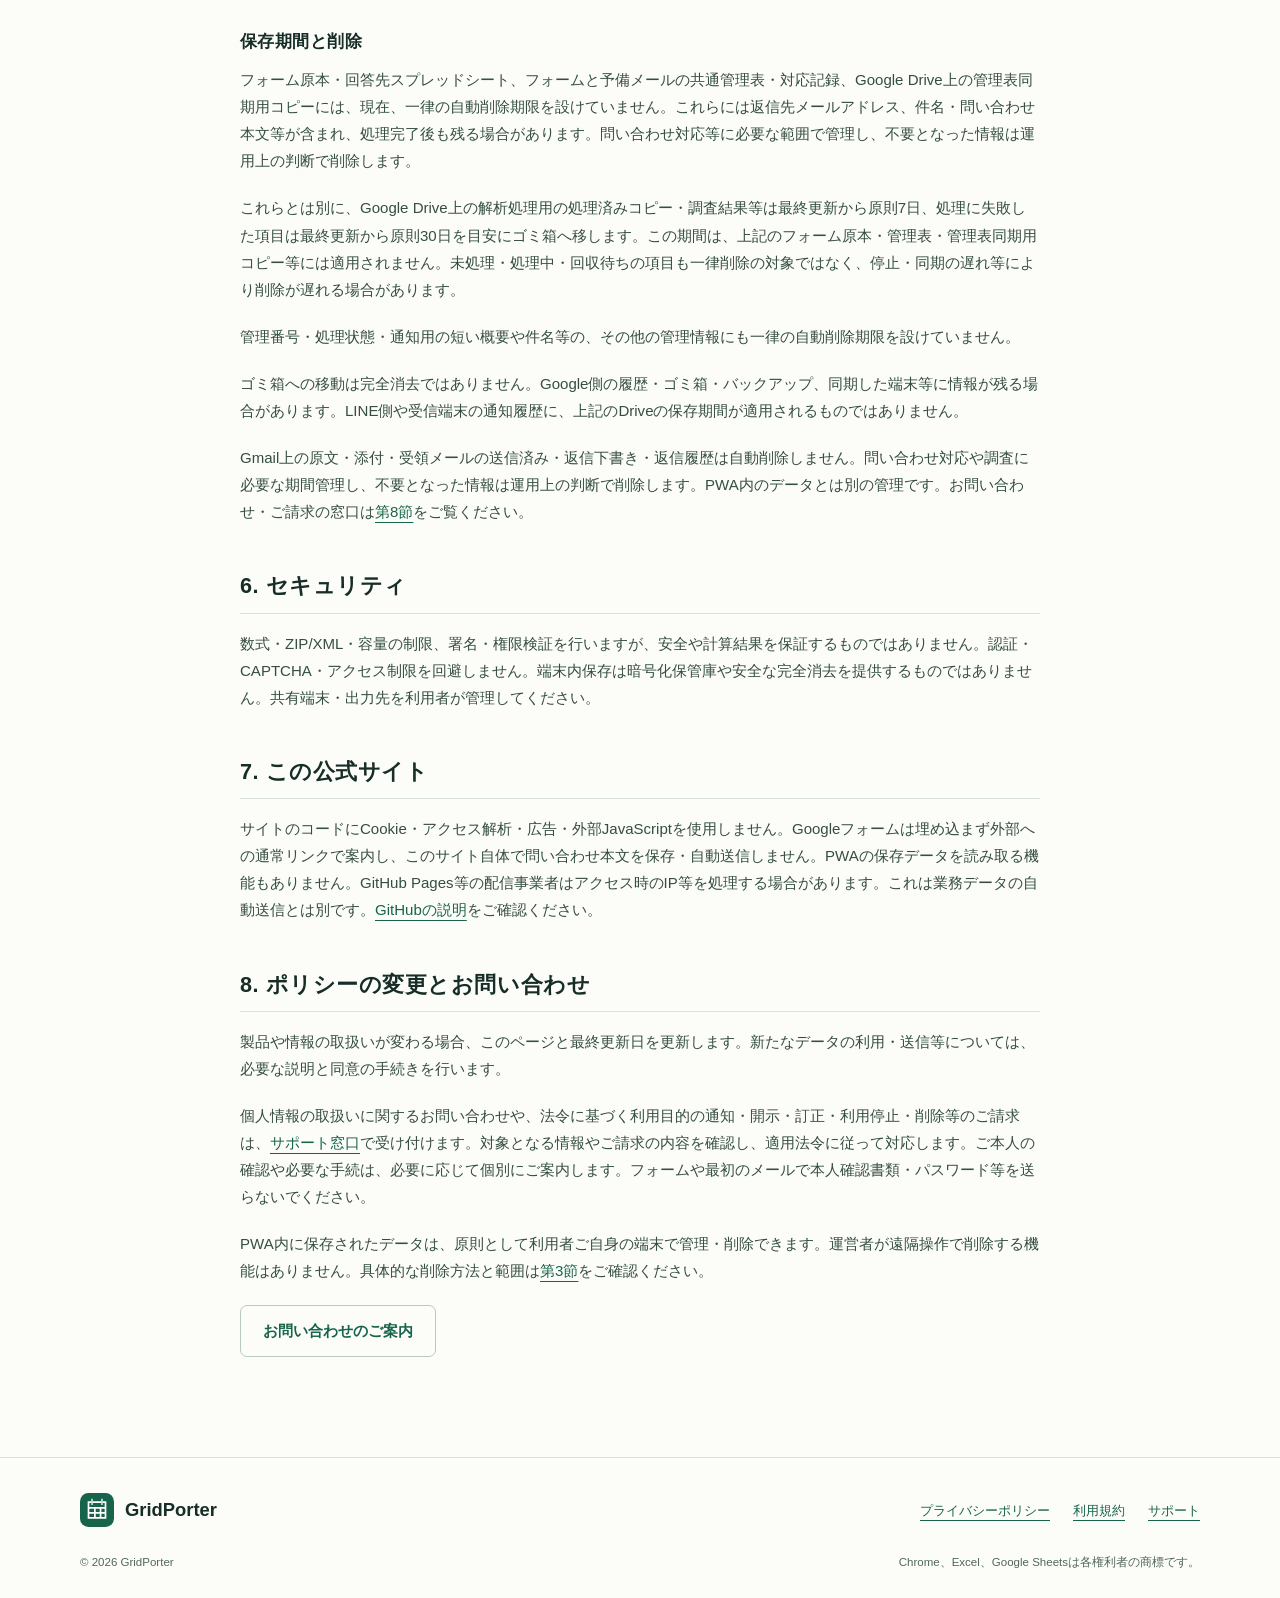
==== commit c57cefd1: "Propose PWA workflows, accurate limits and separated support privacy" ====
--- a/privacy/index.html
+++ b/privacy/index.html
@@ -25,35 +25,19 @@
 <body>
 <a class="skip" href="#main">本文へスキップ</a>
 <header class="site-header"><div class="wrap header-inner"><a class="brand" href="../"><img src="../assets/favicon.svg" width="34" height="34" alt="">GridPorter</a>
-<nav class="site-nav" aria-label="メインナビゲーション"><a href="../index.html#features">機能</a><a href="../index.html#plans">Free / Pro</a><a href="../privacy/" aria-current="page">プライバシー</a><a href="../support/">サポート</a></nav>
+<nav class="site-nav" aria-label="メインナビゲーション"><a href="../index.html#features">機能</a><a href="../index.html#plans">Free / Founder</a><a href="../privacy/" aria-current="page">プライバシー</a><a href="../support/">サポート</a></nav>
 </div></header>
-<main id="main" class="wrap"><article class="document"><span class="kicker">GRIDPORTER</span><h1>プライバシーポリシー</h1><p class="intro">何を扱い、どこに保存し、いつ共有するか。データの取扱いを説明します。</p><p class="updated">最終更新：2026年10月29日 · 対象：0.4.2 beta</p><nav class="toc" aria-label="目次"><ol><li><a href="#scope">対象と基本方針</a></li><li><a href="#data">取り扱う情報</a></li><li><a href="#retention">保存期間と削除</a></li><li><a href="#sharing">送信・共有・通常通信</a></li><li><a href="#support-data">お問い合わせの取扱い</a></li><li><a href="#security">セキュリティ</a></li><li><a href="#website">このWebサイト</a></li><li><a href="#changes">変更とお問い合わせ</a></li></ol></nav>
-<h2 id="scope">1. 対象と基本方針</h2><p>このポリシーは、A. Chrome拡張機能「GridPorter」がブラウザー内で処理するWebデータ、B. 利用者自身が任意にサポートへ送るお問い合わせ、および本公式Webサイトの情報の取扱いを分けて説明します。GridPorterの目的は、利用者が選択したWebの表・一覧を取得し、確認・整理してExcelなどへ出力することです。</p><p>GridPorter ExtensionはLocal-firstを基本とし、抽出したWebデータ・ページURLを開発者サーバーへ自動送信しません。GridPorterが取得したWebデータを外部AIサービスへ送信せず、開発者クラウドへ自動保存しません。Extensionにはアカウント登録、Analytics SDK、広告はなく、取得データを販売しません。任意のお問い合わせの処理は、後述のサポートに関する節で説明します。</p><p>GridPorterは、Chrome Web StoreのUser Data Policy（Limited Use要件を含む）に従い、利用者の情報の利用を、ここに開示した表・一覧の取得・確認・整理・出力と関連する機能の提供・改善に限定します。閲覧履歴全体を追跡する目的では利用しません。広告配信、データ仲介、信用評価や融資のために情報を利用・移転・販売しません。</p>
-<h2 id="data">2. A. Extensionが取り扱う情報と保存目的</h2><p>利用者の操作に応じ、次の情報をブラウザー内で処理します。選択したページの情報には個人情報や業務上の機密情報が含まれる場合があります。</p><div class="table-scroll" role="region" aria-label="取り扱う情報の一覧。横にスクロールできます" tabindex="0"><table class="data-table"><thead><tr><th scope="col">情報</th><th scope="col">内容と利用目的</th><th scope="col">保存場所</th></tr></thead><tbody>
-<tr><td>Website content</td><td>選択した表・一覧の文字、リンク・画像URLと代替文字、一部非機密フォームの現在値。取得・編集・出力に使用。画像本体は収集しません。</td><td>処理中のメモリー、Dataset</td></tr>
-<tr><td>URL・タイトル</td><td>取得元の識別、ページ送り、Recipeの再利用、任意の取得情報シートに使用。</td><td>Dataset、Recipeなどの関連データ</td></tr>
-<tr><td>手入力の報告文</td><td>Extension内で利用者が入力した報告内容・種類、任意で入力したURL。端末内で報告文を作成し、明示操作でコピーします。自動送信しません。</td><td>入力中の画面のメモリー。コピー後は端末のクリップボードにも残る場合があり、利用者自身で管理します。</td></tr>
-<tr><td>Recipe</td><td>対象URL、取得箇所、列・整形設定、取得条件の修復に使う列名や見出し等。繰り返し作業に使用。</td><td>ブラウザー内の拡張機能用保存領域</td></tr>
-<tr><td>Dataset</td><td>取得行・列、編集前の元データなど。プレビュー・編集・出力に使用。</td><td>ブラウザー内のデータ保存領域。保存しない設定ではセッション中の一時領域</td></tr>
-<tr><td>Snapshot</td><td>比較に必要な列ID・列名と値などを明示保存。前回結果との比較・差分出力に使用。</td><td>ブラウザー内のデータ保存領域</td></tr>
-<tr><td>checkpoint・一時データ</td><td>長い取得の途中結果、プレビュー用の一時保持。途中結果の確認に使用。自動再開は行いません。</td><td>ブラウザー内のデータ保存領域、ブラウザーのセッション中の一時領域、画面のメモリー</td></tr>
-<tr><td>設定・ローカル利用カウンター</td><td>保存期間等の設定、出力・Recipe実行の成功回数、レビュー案内済みフラグ。機能設定・案内の表示に使用。カウンターにはページ・URL・セル値を含めません。</td><td>ブラウザー内の拡張機能用保存領域。外部集計なし</td></tr>
-</tbody></table></div><p>パスワード・hidden入力や認証を示す入力などを取得対象から除外します。ただし一般の表や入力欄に含まれる機密情報を自動で検出・除去できることを保証しません。</p>
-<h2 id="retention">3. Extension内の保存期間と削除方法</h2><h3>抽出データと途中結果</h3><ul><li>Datasetは「保存しない・1日・7日」から選択でき、既定は7日です。「保存しない」場合もプレビュー用にセッションストレージへ全体8MBまで一時保持し、表示中の画面にもメモリー上のデータが存在します。</li><li>セッションのデータはブラウザー再起動や拡張機能の無効化・再読み込み等で失われ得ます。「保存しない」はデータの即時消去を意味しません。</li><li>checkpointは1日、最大10件・全体20MBです。「保存しない」設定では永続保存しません。</li><li>期限判定は利用時・起動時に行います。ブラウザーを使用していない間の指定時刻での消去を保証しません。</li><li>保存期間短縮の確認時に期限超過分を削除します。「保存しない」に変更すると既存の永続Dataset・checkpointを削除します。</li></ul>
-<h3>比較履歴は別管理です</h3><p>任意保存のSnapshotは「30日・90日・365日・削除するまで」から選択でき、既定は90日です。Recipeごとに最大5件、1件20MB・全体40MBです。容量超過時は保存を拒否し、比較基準を容量整理のために自動削除しません。期限判定は比較・履歴の利用時に行い、期限が過ぎた基準は削除対象になります。</p><p>Datasetの「保存しない」や削除操作はSnapshotに影響しません。比較履歴の管理画面で個別削除・全削除・保存期間変更ができます。期間短縮では期限超過の基準も削除されます。旧Snapshotの期限を移行時に自動延長しません。</p>
-<h3>手動削除と出力済みファイル</h3><p>設定画面で一時取得データ（Dataset・checkpoint・セッション）と比較履歴をそれぞれ削除でき、両方を削除する操作も別途確認します。RecipeはRecipe管理から削除できます。Recipe・設定・ローカル利用カウンターは手動削除できる項目を除き、拡張機能のアンインストールまで端末内に保持します。</p><p>任意設定の「Excel/CSV保存後に抽出データを削除」は保存完了後にDataset・checkpointを削除します。Recipe・Snapshot・開いているプレビューのメモリー・ダウンロード済みファイルは消しません。開いているプレビューは作業後に閉じ、出力ファイルや貼り付け先のデータは利用者自身で管理・削除してください。</p>
-<h2 id="sharing">4. Extensionの送信・共有と対象サイトへの通信</h2><h3>開発者への自動送信はありません</h3><p>抽出内容・URL・Recipe・Dataset・Snapshotを開発者や広告・分析事業者へ自動送信しません。開発者は端末内の抽出データを閲覧できません。データを第三者に販売せず、広告目的で共有しません。</p>
-<h3>対象Webサイトへの通常通信</h3><p>次ページの取得は、利用者が指定した同一サイトへの通常のGET通信を行い、対象サイトのセッションを利用します。「もっと見る」ボタンやスクロール操作は、対象サイト自身の通信を発生させる場合があります。Cookie値を取り出して保存する機能ではありません。対象サイトによる情報の取扱いは、そのサイトの方針をご確認ください。</p>
-<h3>出力・Recipe転送・サポートでの明示的な共有</h3><p>XLSX・CSV・コピーは利用者の明示操作で作成します。任意の取得情報シートにはタイトル・URLパス等、差分シートには変更前後の値が入り得ます。Google Sheets等への貼り付け先やファイルの共有先では、そのサービスの方針が適用されます。</p><p>RecipeのImport / Exportは利用者が指定したファイル操作です。URL・セレクター・列名・見出しなどに業務情報が含まれ得ます。共有前に内容を確認してください。Import直後の自動取得は行いません。Repair用の情報も端末内に保持します。</p><p>サポート情報は利用者が明示的にコピーし、共有先を選びます。バージョン、取得モード、終了理由、行列数、診断コード、境界種類等を含み、本文・セル値・Cookie・認証値・セレクター文字列は含みません。URLは利用者が選択した場合のみ入り、認証情報・クエリ・フラグメントを除外します。ただしパス自体にも機密情報が含まれる場合があります。</p><p>Extension内のデータが、問い合わせとして自動送信されることはありません。サポートへフォーム・予備メール等で問い合わせる場合は、利用者自身が内容と送信先を選んで送信します。以下の取扱いが適用されます。</p>
-<h2 id="support-data">5. B. 利用者が任意に送るお問い合わせ</h2>
-<h3>扱う情報と目的</h3><p>利用者自身がGoogleフォームまたは予備メールでサポートへ送信した場合に限り、返信先メールアドレス、問い合わせ種別、件名、内容、任意で提供したバージョン・利用環境・URLなどを取り扱います。フォームにはファイルアップロードを設けません。予備メールに添付された資料はGmailで受信します。Extensionが取得した表・ページURL等をサポートへ自動送信することはありません。</p><p>お問い合わせへの回答、不具合・セキュリティ調査、GridPorterとサポートの品質改善に必要な範囲で、運営者が内容や添付資料を確認します。広告・ターゲティング、データ販売・仲介、信用評価・融資、無関係なマーケティングには利用しません。</p>
+<main id="main" class="wrap"><article class="document"><span class="kicker">GRIDPORTER</span><h1>プライバシーポリシー</h1><p class="intro">何を扱い、どこに保存し、いつ共有するか。データの取扱いを説明します。</p><p class="updated">最終更新：2026年11月1日 · 対象：PWA・販売／公開前のレビュー案</p><nav class="toc" aria-label="目次"><ol><li><a href="#scope">対象と基本方針</a></li><li><a href="#data">取り扱う情報</a></li><li><a href="#retention">保存期間と削除</a></li><li><a href="#sharing">送信・共有・通常通信</a></li><li><a href="#support-data">お問い合わせの取扱い</a></li><li><a href="#security">セキュリティ</a></li><li><a href="#website">このWebサイト</a></li><li><a href="#changes">変更とお問い合わせ</a></li></ol></nav>
+<h2 id="scope">1. 対象と基本方針</h2><p>この案はGridPorter PWA、公式サイト、任意の問い合わせと将来の注文・ライセンス配送を分けて説明します。現在は販売／一般公開前の開発・受入準備段階です。旧Chrome拡張の設定・保存期間・権限の説明はPWAへ適用しません。</p><p>利用者が選んだ表・ファイルを端末内で確認・整形・比較・出力します。業務データを開発者サーバーや外部AIへ自動送信せず、広告・解析・データ販売には利用しません。</p>
+<h2 id="data">2. PWAが扱う情報</h2><p>CSV/TSV/HTML/XLSX・貼付けた表、列名、商品コード・価格等の値、Recipe・業務設定、Snapshot、比較／検査結果・承認状態、利用権ファイルを、利用者の操作でブラウザー内処理します。一般の表に含まれる個人情報・機密情報を自動で除去できる保証はありません。</p>
+<h2 id="retention">3. 保存・削除・バックアップ</h2><p>未保存の入力・判断は主に画面メモリーにあり、閉じると失われます。明示保存した表・Recipe・業務設定・Snapshot・ライセンスはブラウザー内の別々の保存領域へ保持します。旧拡張のDataset既定7日等の期限設定はありません。各機能の削除操作とブラウザーのサイトデータ管理は範囲が異なります。</p><p>設定だけの書出しには元データを含めず、Snapshotを明示保存した業務バックアップには入力データを含みます。承認状態・一括取消履歴は永続保存しません。利用者がダウンロードしたファイルやバックアップ、ライセンスの保管・削除は別途管理してください。サイトデータ削除、容量不足、ブラウザー／OSの変更や故障で失う場合があり、安全な場所へのバックアップが必要です。</p>
+<h2 id="sharing">4. 通信・共有・ライセンス</h2><p>PWAから別サイトのDOM・Cookie・認証状態を取得せず、業務データをContactSupporterへ自動送信しません。出力・コピー・サポート報告の共有は利用者が共有先を選んで明示操作します。手入力報告文のコピーは自動送信ではありません。</p><p>初回・更新時は配信先からアプリ資材を取得します。オフライン資材キャッシュにはアプリ資材を保存し、業務ファイルは含めません。署名付き利用権は公開検証鍵で端末内検証する設計で、秘密署名鍵はPWAへ配布しません。販売前の実運用受入は未完了です。</p><p>将来の注文・配送では、注文番号、商品・数量・決済確認／返金状態、配送先メール、ライセンスと発行・配送履歴等を業務データとは別に管理する予定です。支払情報の取扱いはSTORES等の販売窓口の方針にも従います。開始前に利用目的・保存／削除条件・販売条件を確定し案内します。注文情報や署名済み権利を問い合わせAIへ自動連携する設計ではありません。</p><h2 id="support-data">5. B. 利用者が任意に送るお問い合わせ</h2>
+<h3>扱う情報と目的</h3><p>利用者自身がGoogleフォームまたは予備メールでサポートへ送信した場合に限り、返信先メールアドレス、問い合わせ種別、件名、内容、任意で提供したバージョン・利用環境・URLなどを取り扱います。フォームにはファイルアップロードを設けません。予備メールに添付された資料はGmailで受信します。PWAが扱った表・ファイル等をサポートへ自動送信することはありません。</p><p>お問い合わせへの回答、不具合・セキュリティ調査、GridPorterとサポートの品質改善に必要な範囲で、運営者が内容や添付資料を確認します。広告・ターゲティング、データ販売・仲介、信用評価・融資、無関係なマーケティングには利用しません。</p>
 <h3>フォーム受付時の受領メール</h3><p>フォーム受付時は、入力された返信先メールアドレスへ、受付番号付きの定型受領メールを自動送信します。受領メールには問い合わせ種別・件名・内容・入力のあった任意項目を再掲し、返信先や再掲した内容は運営者のGmailの送信済みにも保存されます。これは受付を知らせるメールであり、AIが生成した回答を自動送信するものではありません。実質的な回答は人間が下書きを確認して手動で送信します。送信の受付と受信箱への配達は異なり、配達時間は保証しません。予備メール経由のお問い合わせには、この受領メールの自動送信は行いません。</p>
 <h3>保存先とAIによる対応補助</h3><p>Googleフォームの原本と回答先のGoogleスプレッドシートには、入力された返信先メールアドレス、件名、本文、任意の補足情報等がマスキング前の状態で保存されます。</p><p>フォーム経由・予備メール経由のどちらの問い合わせも、受付対象となるものを運営者の非共有の共通管理表へ登録します。返信先メールアドレス、マスキング等を行った件名・本文、対応状況や対応記録等を管理し、本文は必要に応じて一部を省略します。短い要約だけを保存するものではありません。</p><p>非共有のGoogle Drive上にも、共通管理表へ同期するためのコピーを保存します。このコピーにも返信先メールアドレス、処理後の件名・本文等が含まれます。対応に必要な返信先メールアドレスは、件名・本文へのマスキングとは別に保持します。処理用コピーや調査結果・返信案等は運営者の管理端末へ同期される場合があります。予備メールの受信、フォーム・メールへの返信や下書きの保存にはGoogle Gmailを利用します。</p><p>お問い合わせの整理・調査、返信案の作成・確認に、運営者管理環境のAIを利用する場合があります。</p><p>返信案はGmailの下書きに保存し、人間が内容・宛先を確認して必要に応じて修正し、送信します。完全自動回答や即時返信を保証するものではありません。</p><p>予備メールの自動整理は、件名が所定の製品識別子で始まる問い合わせを対象とします。その他のメールもGmailで受信しますが、自動整理の対象外となる場合があります。</p><p>添付資料はGmailで受信し、必要に応じて運営者が確認します。自動処理では添付の有無・ファイルの種類を確認しますが、添付ファイル本体を処理用コピーとして保存しません。</p>
 <h3>LINEへの通知と共有の範囲</h3><p>対応状況を運営者へ知らせるため、LINE Messaging APIを利用する場合があります。通知には製品名・問い合わせの種類、AIが作成した短い問い合わせ概要、問い合わせの件名（メールの場合は元メールの件名）、分類・優先度・判定の確信度、調査・対応状況、追加情報や添付確認の要否、返信下書きの状態、問い合わせの管理番号を含む場合があります。メール本文全体や添付ファイルを通知するものではありません。</p><p>処理用コピーや通知では、認識できる個人情報・秘密情報を自動でマスキングまたは除去します。ただし完全な匿名化ではなく、氏名・会社名・未知の機密情報等が残る可能性があります。Gmailに保存された原文を書き換える処理でもありません。秘密情報は送らないでください。</p><p>通知先は運営者ですが、概要・件名等はLINE事業者、公式アカウントの管理環境、受信端末や通知履歴にも残る場合があります。問い合わせ情報をGitHub等へ自動で公開することはありません。</p>
-<h3>保存期間と削除</h3><p>フォーム原本・回答先スプレッドシート、フォームと予備メールの共通管理表・対応記録、Google Drive上の管理表同期用コピーには、現在、一律の自動削除期限を設けていません。これらには返信先メールアドレス、件名・問い合わせ本文等が含まれ、処理完了後も残る場合があります。問い合わせ対応等に必要な範囲で管理し、不要となった情報は運用上の判断で削除します。</p><p>これらとは別に、Google Drive上の解析処理用の処理済みコピー・調査結果等は最終更新から原則7日、処理に失敗した項目は最終更新から原則30日を目安にゴミ箱へ移します。この期間は、上記のフォーム原本・管理表・管理表同期用コピー等には適用されません。未処理・処理中・回収待ちの項目も一律削除の対象ではなく、停止・同期の遅れ等により削除が遅れる場合があります。</p><p>管理番号・処理状態・通知用の短い概要や件名等の、その他の管理情報にも一律の自動削除期限を設けていません。</p><p>ゴミ箱への移動は完全消去ではありません。Google側の履歴・ゴミ箱・バックアップ、同期した端末等に情報が残る場合があります。LINE側や受信端末の通知履歴に、上記のDriveの保存期間が適用されるものではありません。</p><p>Gmail上の原文・添付・受領メールの送信済み・返信下書き・返信履歴は自動削除しません。問い合わせ対応や調査に必要な期間管理し、不要となった情報は運用上の判断で削除します。Extension内のデータとは別の管理です。お問い合わせ・ご請求の窓口は<a href="#changes">第8節</a>をご覧ください。</p>
-<h2 id="security">6. Extensionのセキュリティ</h2><p>実行コードは拡張機能に同梱し、認証・CAPTCHA・アクセス制限を回避しません。保存先はブラウザープロファイル内の拡張機能用ストレージであり、暗号化保管庫やOS上の安全な消去を提供するものではありません。共有端末では保存期間と手動削除を確認してください。ブラウザーやOSを更新し、出力先・共有先も利用者自身で確認してください。</p>
-<h2 id="website">7. このWebサイトについて</h2><p>本サイトは静的サイトです。サイトのコードではCookie、アクセス解析、広告、外部JavaScriptを使用しません。お問い合わせには外部のGoogleフォームへの通常リンクを利用し、このサイトへのフォーム埋め込みや、サイト内での問い合わせ本文の入力・保存・自動送信は行いません。フォームへ移動して入力・送信した情報は、前述のサポート情報として取り扱います。拡張機能内のデータを読み取る機能もありません。</p><p>GitHub Pagesで配信する場合、アクセス時のIPアドレス等は配信事業者であるGitHubにより処理されることがあります。これは拡張機能による抽出データの送信とは別です。詳しくは<a href="https://docs.github.com/en/site-policy/privacy-policies/github-general-privacy-statement">GitHubのプライバシーステートメント</a>をご確認ください。</p>
-<h2 id="changes">8. ポリシーの変更とお問い合わせ</h2><p>製品や情報の取扱いが変わる場合、このページと最終更新日を更新します。新たなデータの利用・送信等については、必要な説明と同意の手続きを行います。</p><p>個人情報の取扱いに関するお問い合わせや、法令に基づく利用目的の通知・開示・訂正・利用停止・削除等のご請求は、<a href="../support/#contact-options">サポート窓口</a>で受け付けます。対象となる情報やご請求の内容を確認し、適用法令に従って対応します。ご本人の確認や必要な手続は、必要に応じて個別にご案内します。フォームや最初のメールで本人確認書類・パスワード等を送らないでください。</p><p>拡張機能内に保存されたデータは、原則として利用者ご自身の端末で管理・削除できます。運営者が遠隔操作で削除する機能はありません。具体的な削除方法と範囲は<a href="#retention">第3節</a>をご確認ください。</p><p><a class="button secondary" href="../support/#contact-options">お問い合わせのご案内</a></p></article></main>
+<h3>保存期間と削除</h3><p>フォーム原本・回答先スプレッドシート、フォームと予備メールの共通管理表・対応記録、Google Drive上の管理表同期用コピーには、現在、一律の自動削除期限を設けていません。これらには返信先メールアドレス、件名・問い合わせ本文等が含まれ、処理完了後も残る場合があります。問い合わせ対応等に必要な範囲で管理し、不要となった情報は運用上の判断で削除します。</p><p>これらとは別に、Google Drive上の解析処理用の処理済みコピー・調査結果等は最終更新から原則7日、処理に失敗した項目は最終更新から原則30日を目安にゴミ箱へ移します。この期間は、上記のフォーム原本・管理表・管理表同期用コピー等には適用されません。未処理・処理中・回収待ちの項目も一律削除の対象ではなく、停止・同期の遅れ等により削除が遅れる場合があります。</p><p>管理番号・処理状態・通知用の短い概要や件名等の、その他の管理情報にも一律の自動削除期限を設けていません。</p><p>ゴミ箱への移動は完全消去ではありません。Google側の履歴・ゴミ箱・バックアップ、同期した端末等に情報が残る場合があります。LINE側や受信端末の通知履歴に、上記のDriveの保存期間が適用されるものではありません。</p><p>Gmail上の原文・添付・受領メールの送信済み・返信下書き・返信履歴は自動削除しません。問い合わせ対応や調査に必要な期間管理し、不要となった情報は運用上の判断で削除します。PWA内のデータとは別の管理です。お問い合わせ・ご請求の窓口は<a href="#changes">第8節</a>をご覧ください。</p>
+<h2 id="security">6. セキュリティ</h2><p>数式・ZIP/XML・容量の制限、署名・権限検証を行いますが、安全や計算結果を保証するものではありません。認証・CAPTCHA・アクセス制限を回避しません。端末内保存は暗号化保管庫や安全な完全消去を提供するものではありません。共有端末・出力先を利用者が管理してください。</p><h2 id="website">7. この公式サイト</h2><p>サイトのコードにCookie・アクセス解析・広告・外部JavaScriptを使用しません。Googleフォームは埋め込まず外部への通常リンクで案内し、このサイト自体で問い合わせ本文を保存・自動送信しません。PWAの保存データを読み取る機能もありません。GitHub Pages等の配信事業者はアクセス時のIP等を処理する場合があります。これは業務データの自動送信とは別です。<a href="https://docs.github.com/en/site-policy/privacy-policies/github-general-privacy-statement">GitHubの説明</a>をご確認ください。</p><h2 id="changes">8. ポリシーの変更とお問い合わせ</h2><p>製品や情報の取扱いが変わる場合、このページと最終更新日を更新します。新たなデータの利用・送信等については、必要な説明と同意の手続きを行います。</p><p>個人情報の取扱いに関するお問い合わせや、法令に基づく利用目的の通知・開示・訂正・利用停止・削除等のご請求は、<a href="../support/#contact-options">サポート窓口</a>で受け付けます。対象となる情報やご請求の内容を確認し、適用法令に従って対応します。ご本人の確認や必要な手続は、必要に応じて個別にご案内します。フォームや最初のメールで本人確認書類・パスワード等を送らないでください。</p><p>PWA内に保存されたデータは、原則として利用者ご自身の端末で管理・削除できます。運営者が遠隔操作で削除する機能はありません。具体的な削除方法と範囲は<a href="#retention">第3節</a>をご確認ください。</p><p><a class="button secondary" href="../support/#contact-options">お問い合わせのご案内</a></p></article></main>
 <footer class="site-footer"><div class="wrap"><div class="footer-main"><a class="brand" href="../"><img src="../assets/favicon.svg" width="34" height="34" alt="">GridPorter</a>
 <nav class="footer-links" aria-label="フッターナビゲーション"><a href="../privacy/">プライバシーポリシー</a><a href="../terms/">利用規約</a><a href="../support/">サポート</a></nav></div>
 <div class="footer-meta"><p>© 2026 GridPorter</p><p>Chrome、Excel、Google Sheetsは各権利者の商標です。</p></div></div></footer>
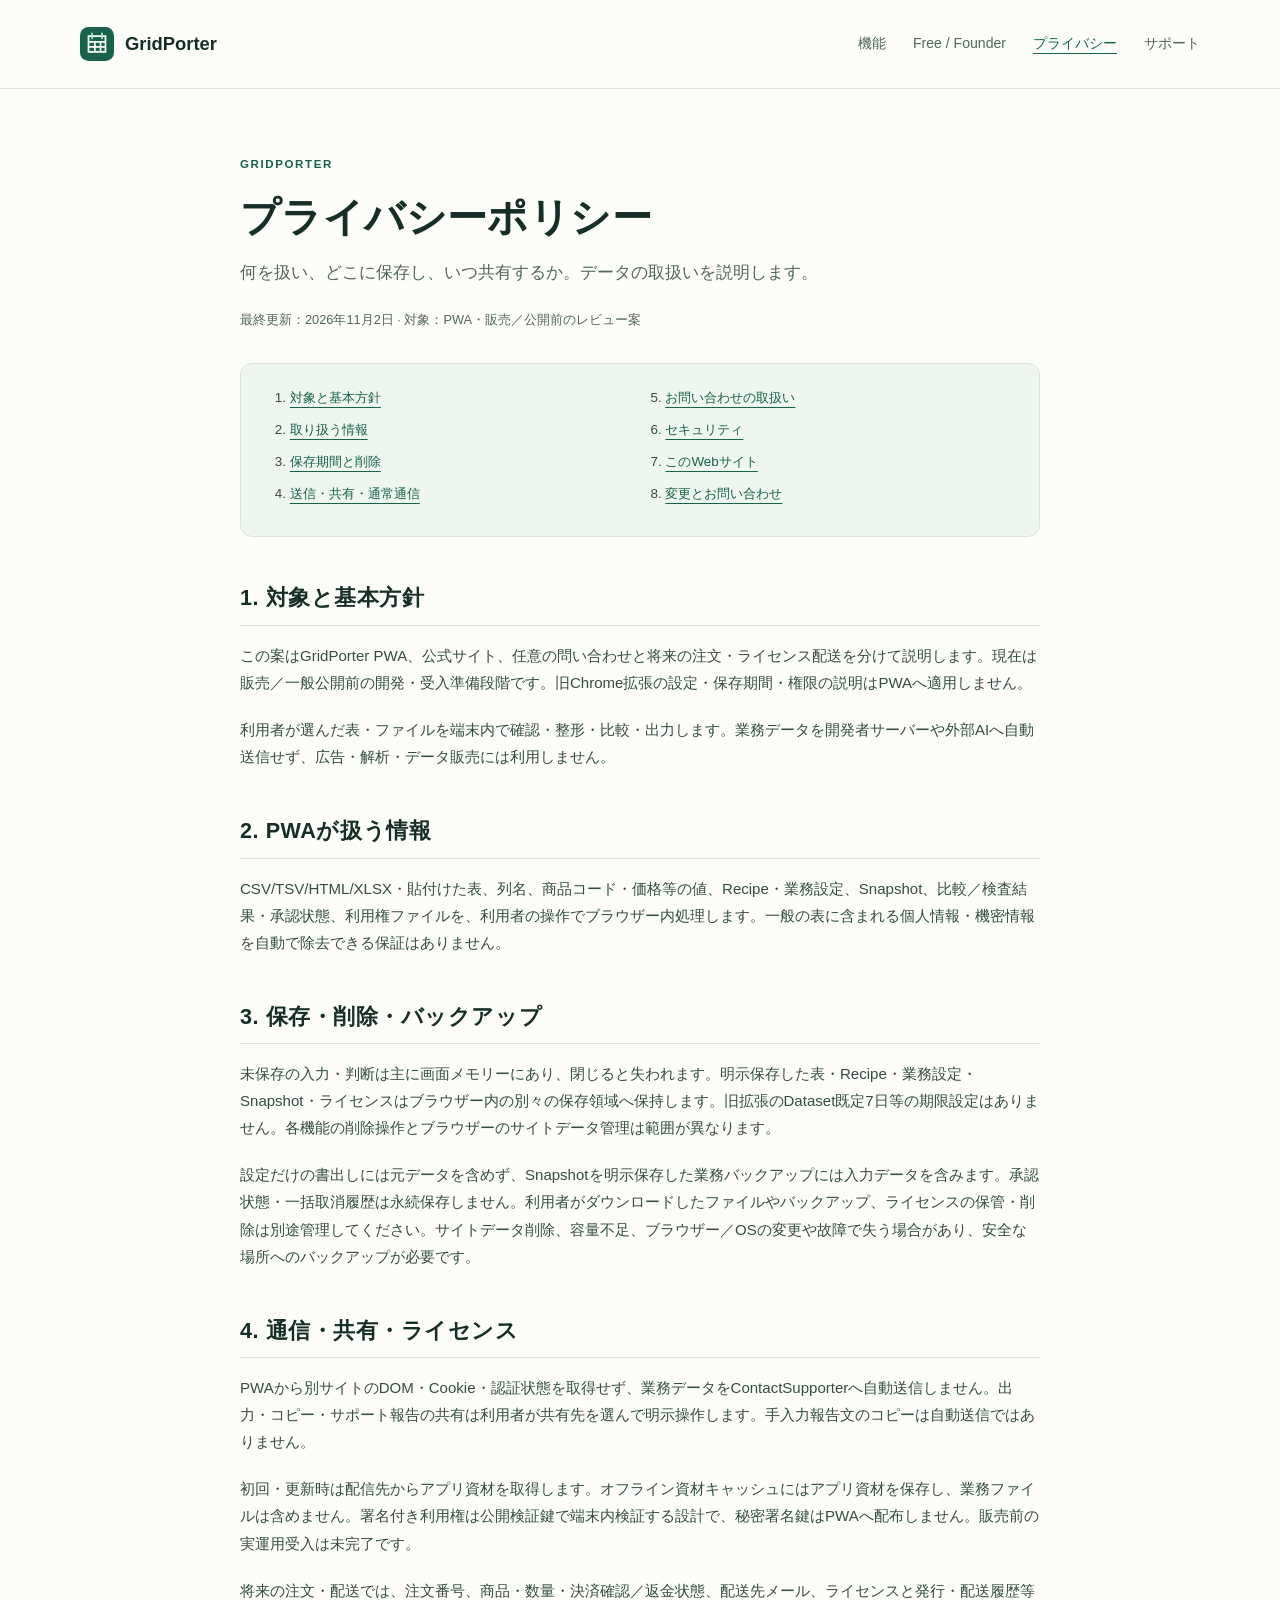
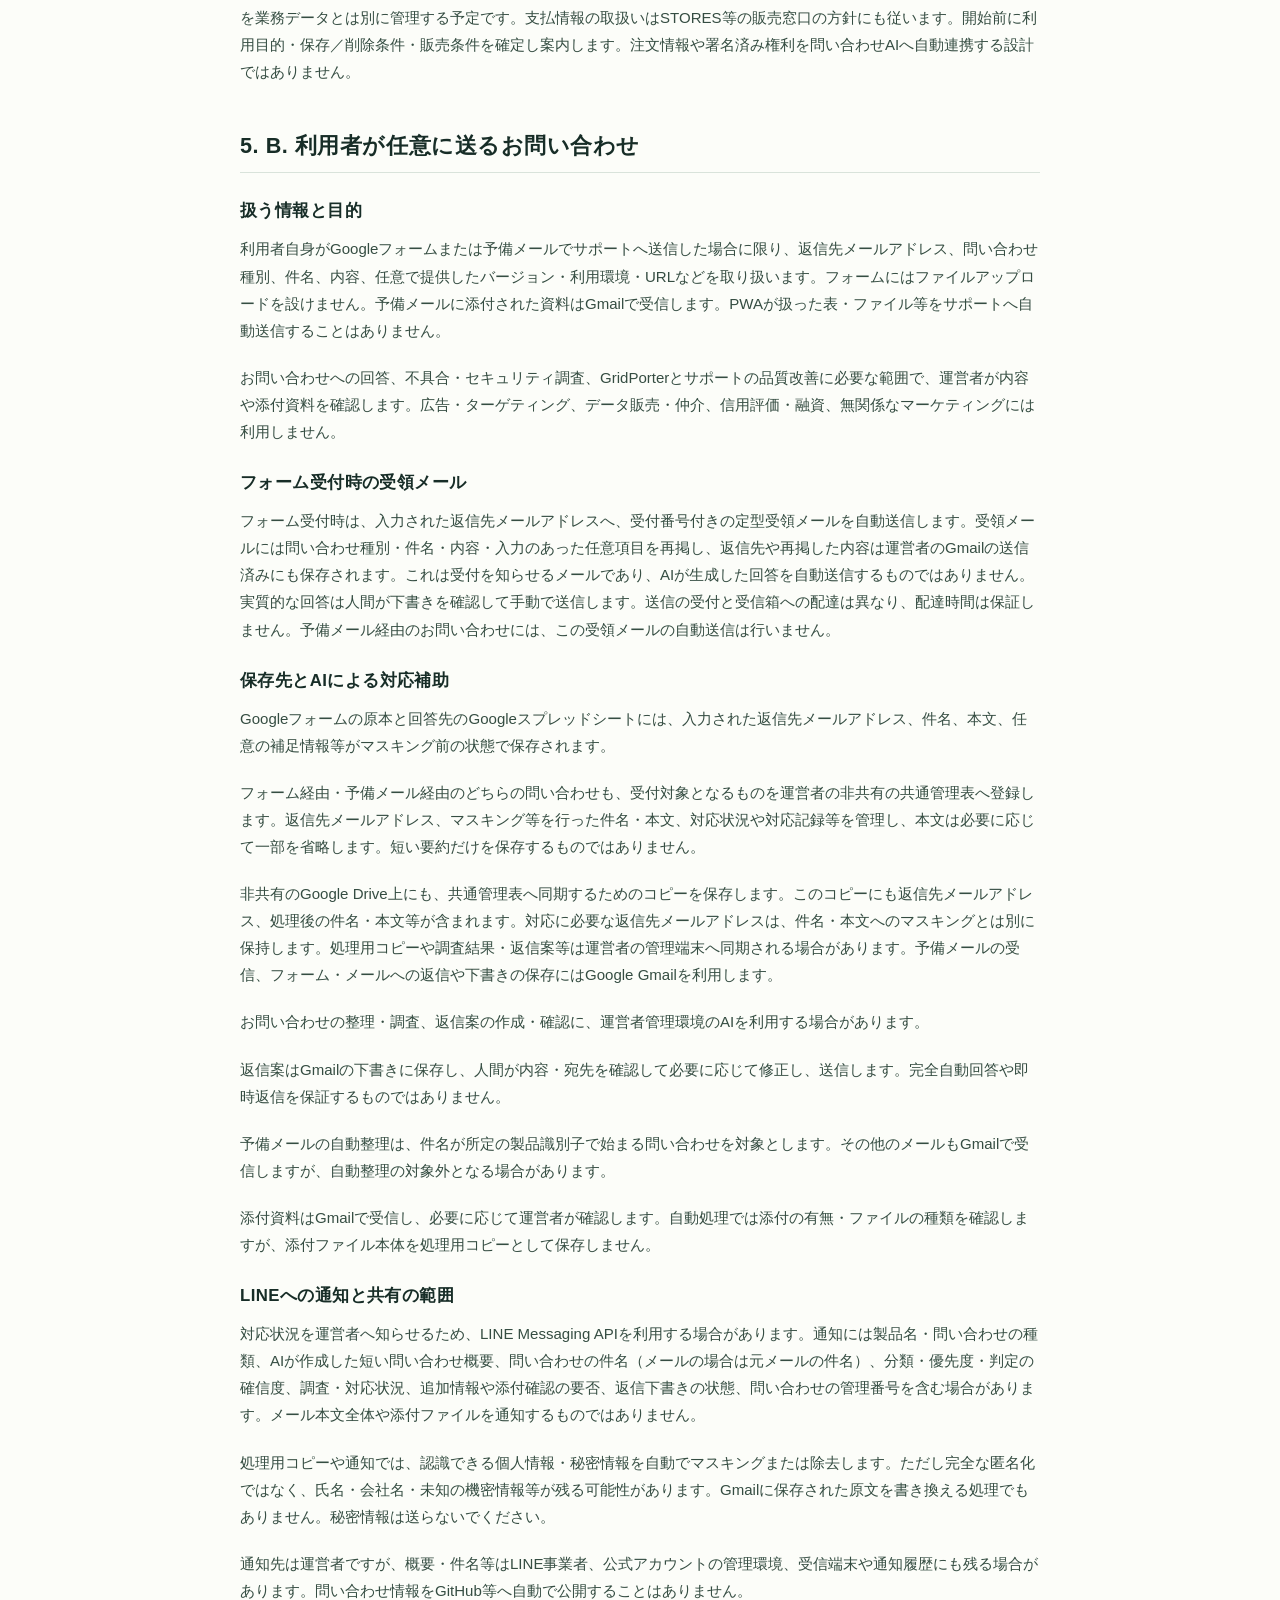
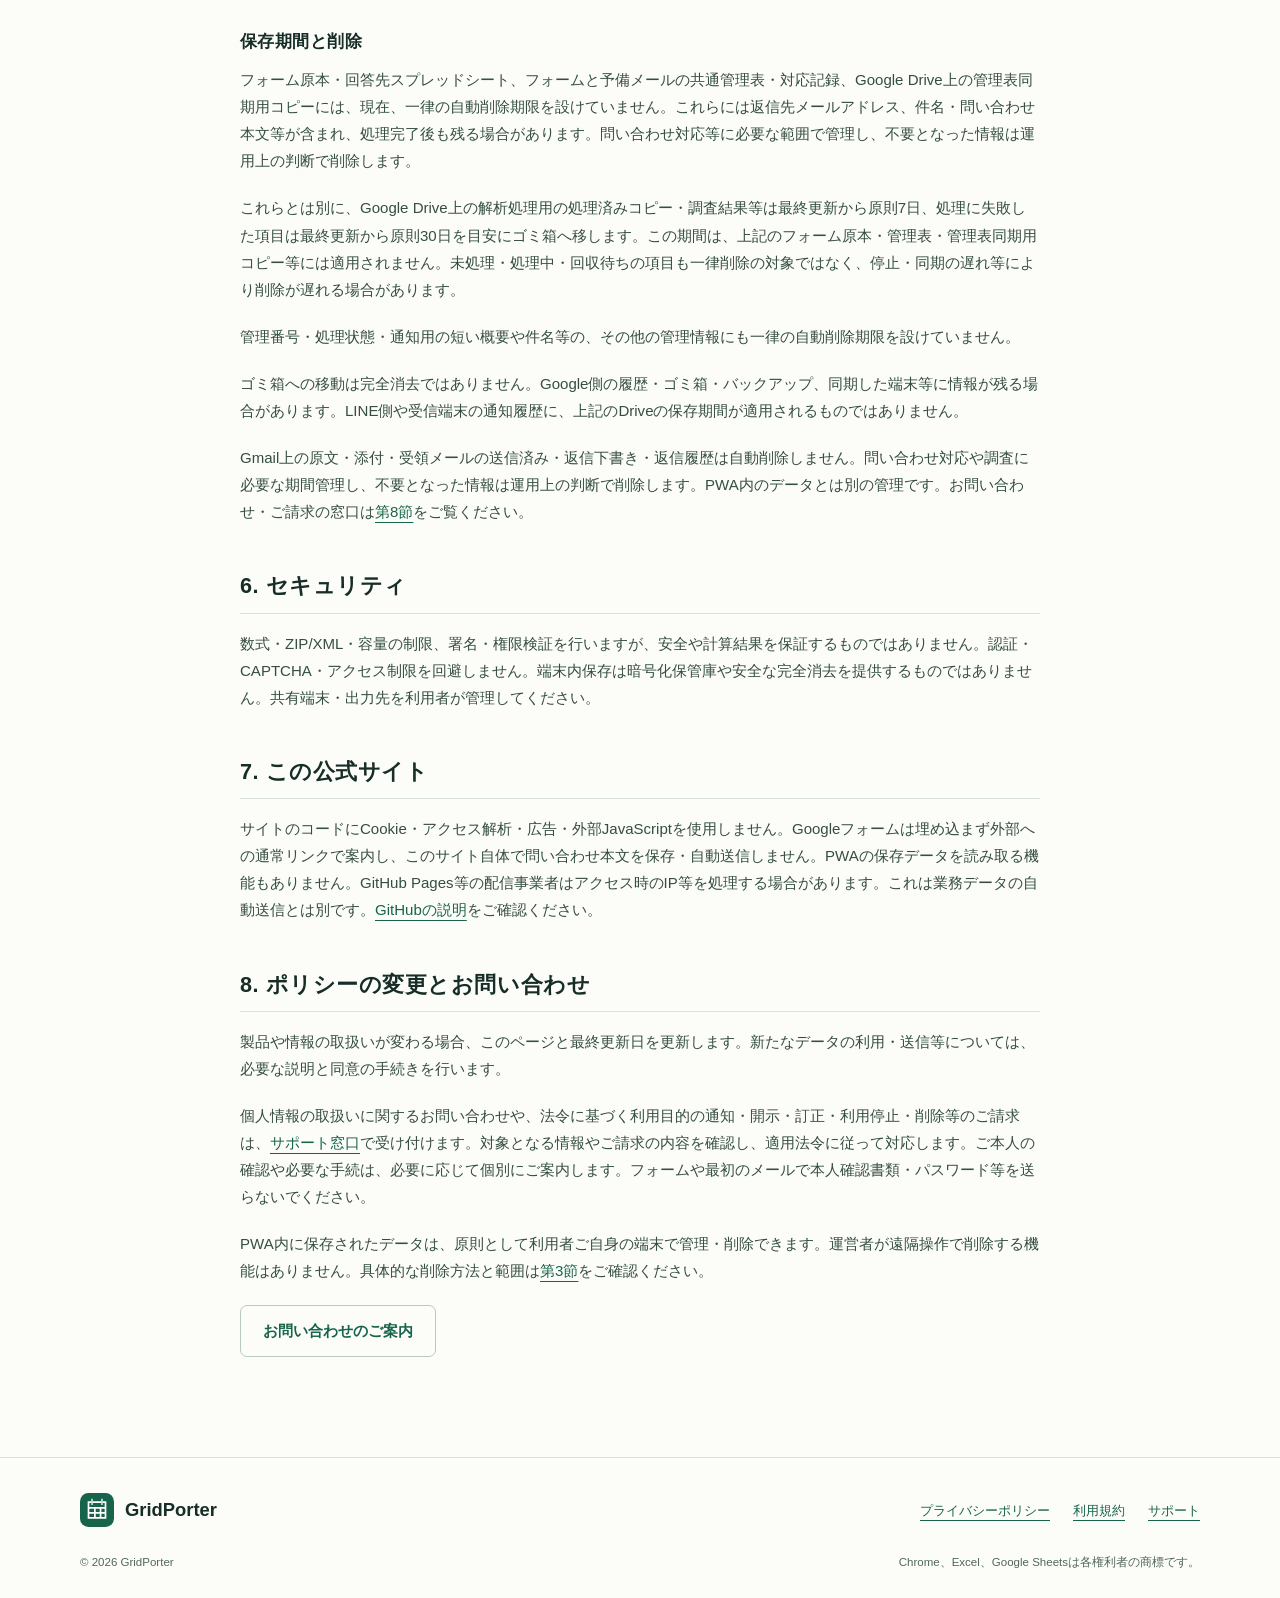
==== commit 817ef05a: "Align PWA metadata and current release wording" ====
--- a/privacy/index.html
+++ b/privacy/index.html
@@ -4,7 +4,7 @@
   <meta charset="utf-8">
   <meta name="viewport" content="width=device-width, initial-scale=1">
   <title>プライバシーポリシー | GridPorter</title>
-  <meta name="description" content="GridPorterが処理するWebデータ・URL・Recipe・比較履歴の保存場所、保存期間、削除、通信と共有、任意のお問い合わせの取扱いについて説明します。">
+  <meta name="description" content="GridPorter PWAの表・ファイル、Recipe・Snapshot・ライセンスの端末内処理と保存・削除、任意の問い合わせ、将来の注文・配送情報の取扱いについて。">
   <meta name="theme-color" content="#17634b">
   <meta name="referrer" content="strict-origin-when-cross-origin">
   <meta http-equiv="Content-Security-Policy" content="default-src 'self'; script-src 'self'; style-src 'self'; img-src 'self'; connect-src 'none'; object-src 'none'; base-uri 'none'; form-action 'none'">
@@ -12,7 +12,7 @@
   <meta property="og:locale" content="ja_JP">
   <meta property="og:site_name" content="GridPorter">
   <meta property="og:title" content="プライバシーポリシー | GridPorter">
-  <meta property="og:description" content="GridPorterが処理するWebデータ・URL・Recipe・比較履歴の保存場所、保存期間、削除、通信と共有、任意のお問い合わせの取扱いについて説明します。">
+  <meta property="og:description" content="GridPorter PWAの表・ファイル、Recipe・Snapshot・ライセンスの端末内処理と保存・削除、任意の問い合わせ、将来の注文・配送情報の取扱いについて。">
   <!-- site-metadata:start -->
   <link rel="canonical" href="https://ray-dev-lab.github.io/gridporter-site/privacy/">
   <meta property="og:url" content="https://ray-dev-lab.github.io/gridporter-site/privacy/">
@@ -27,7 +27,7 @@
 <header class="site-header"><div class="wrap header-inner"><a class="brand" href="../"><img src="../assets/favicon.svg" width="34" height="34" alt="">GridPorter</a>
 <nav class="site-nav" aria-label="メインナビゲーション"><a href="../index.html#features">機能</a><a href="../index.html#plans">Free / Founder</a><a href="../privacy/" aria-current="page">プライバシー</a><a href="../support/">サポート</a></nav>
 </div></header>
-<main id="main" class="wrap"><article class="document"><span class="kicker">GRIDPORTER</span><h1>プライバシーポリシー</h1><p class="intro">何を扱い、どこに保存し、いつ共有するか。データの取扱いを説明します。</p><p class="updated">最終更新：2026年11月1日 · 対象：PWA・販売／公開前のレビュー案</p><nav class="toc" aria-label="目次"><ol><li><a href="#scope">対象と基本方針</a></li><li><a href="#data">取り扱う情報</a></li><li><a href="#retention">保存期間と削除</a></li><li><a href="#sharing">送信・共有・通常通信</a></li><li><a href="#support-data">お問い合わせの取扱い</a></li><li><a href="#security">セキュリティ</a></li><li><a href="#website">このWebサイト</a></li><li><a href="#changes">変更とお問い合わせ</a></li></ol></nav>
+<main id="main" class="wrap"><article class="document"><span class="kicker">GRIDPORTER</span><h1>プライバシーポリシー</h1><p class="intro">何を扱い、どこに保存し、いつ共有するか。データの取扱いを説明します。</p><p class="updated">最終更新：2026年11月2日 · 対象：PWA・販売／公開前のレビュー案</p><nav class="toc" aria-label="目次"><ol><li><a href="#scope">対象と基本方針</a></li><li><a href="#data">取り扱う情報</a></li><li><a href="#retention">保存期間と削除</a></li><li><a href="#sharing">送信・共有・通常通信</a></li><li><a href="#support-data">お問い合わせの取扱い</a></li><li><a href="#security">セキュリティ</a></li><li><a href="#website">このWebサイト</a></li><li><a href="#changes">変更とお問い合わせ</a></li></ol></nav>
 <h2 id="scope">1. 対象と基本方針</h2><p>この案はGridPorter PWA、公式サイト、任意の問い合わせと将来の注文・ライセンス配送を分けて説明します。現在は販売／一般公開前の開発・受入準備段階です。旧Chrome拡張の設定・保存期間・権限の説明はPWAへ適用しません。</p><p>利用者が選んだ表・ファイルを端末内で確認・整形・比較・出力します。業務データを開発者サーバーや外部AIへ自動送信せず、広告・解析・データ販売には利用しません。</p>
 <h2 id="data">2. PWAが扱う情報</h2><p>CSV/TSV/HTML/XLSX・貼付けた表、列名、商品コード・価格等の値、Recipe・業務設定、Snapshot、比較／検査結果・承認状態、利用権ファイルを、利用者の操作でブラウザー内処理します。一般の表に含まれる個人情報・機密情報を自動で除去できる保証はありません。</p>
 <h2 id="retention">3. 保存・削除・バックアップ</h2><p>未保存の入力・判断は主に画面メモリーにあり、閉じると失われます。明示保存した表・Recipe・業務設定・Snapshot・ライセンスはブラウザー内の別々の保存領域へ保持します。旧拡張のDataset既定7日等の期限設定はありません。各機能の削除操作とブラウザーのサイトデータ管理は範囲が異なります。</p><p>設定だけの書出しには元データを含めず、Snapshotを明示保存した業務バックアップには入力データを含みます。承認状態・一括取消履歴は永続保存しません。利用者がダウンロードしたファイルやバックアップ、ライセンスの保管・削除は別途管理してください。サイトデータ削除、容量不足、ブラウザー／OSの変更や故障で失う場合があり、安全な場所へのバックアップが必要です。</p>
